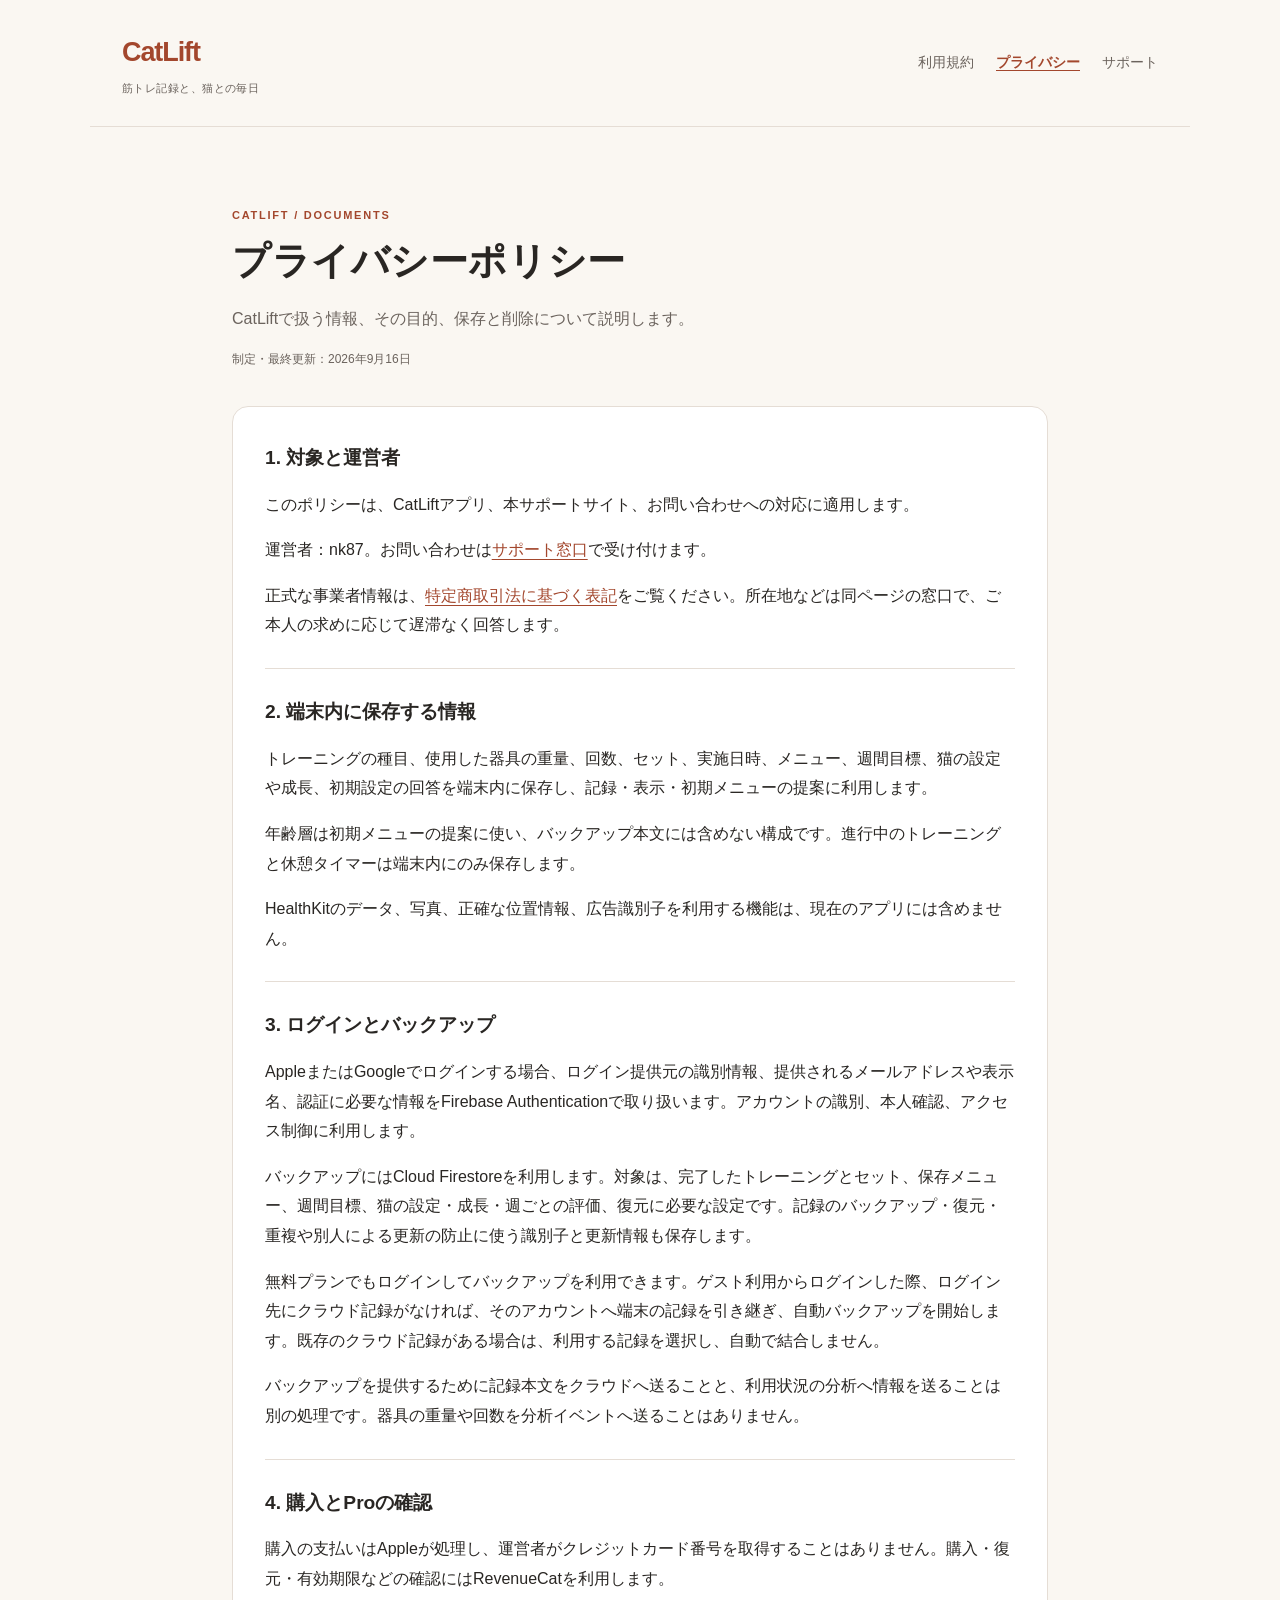
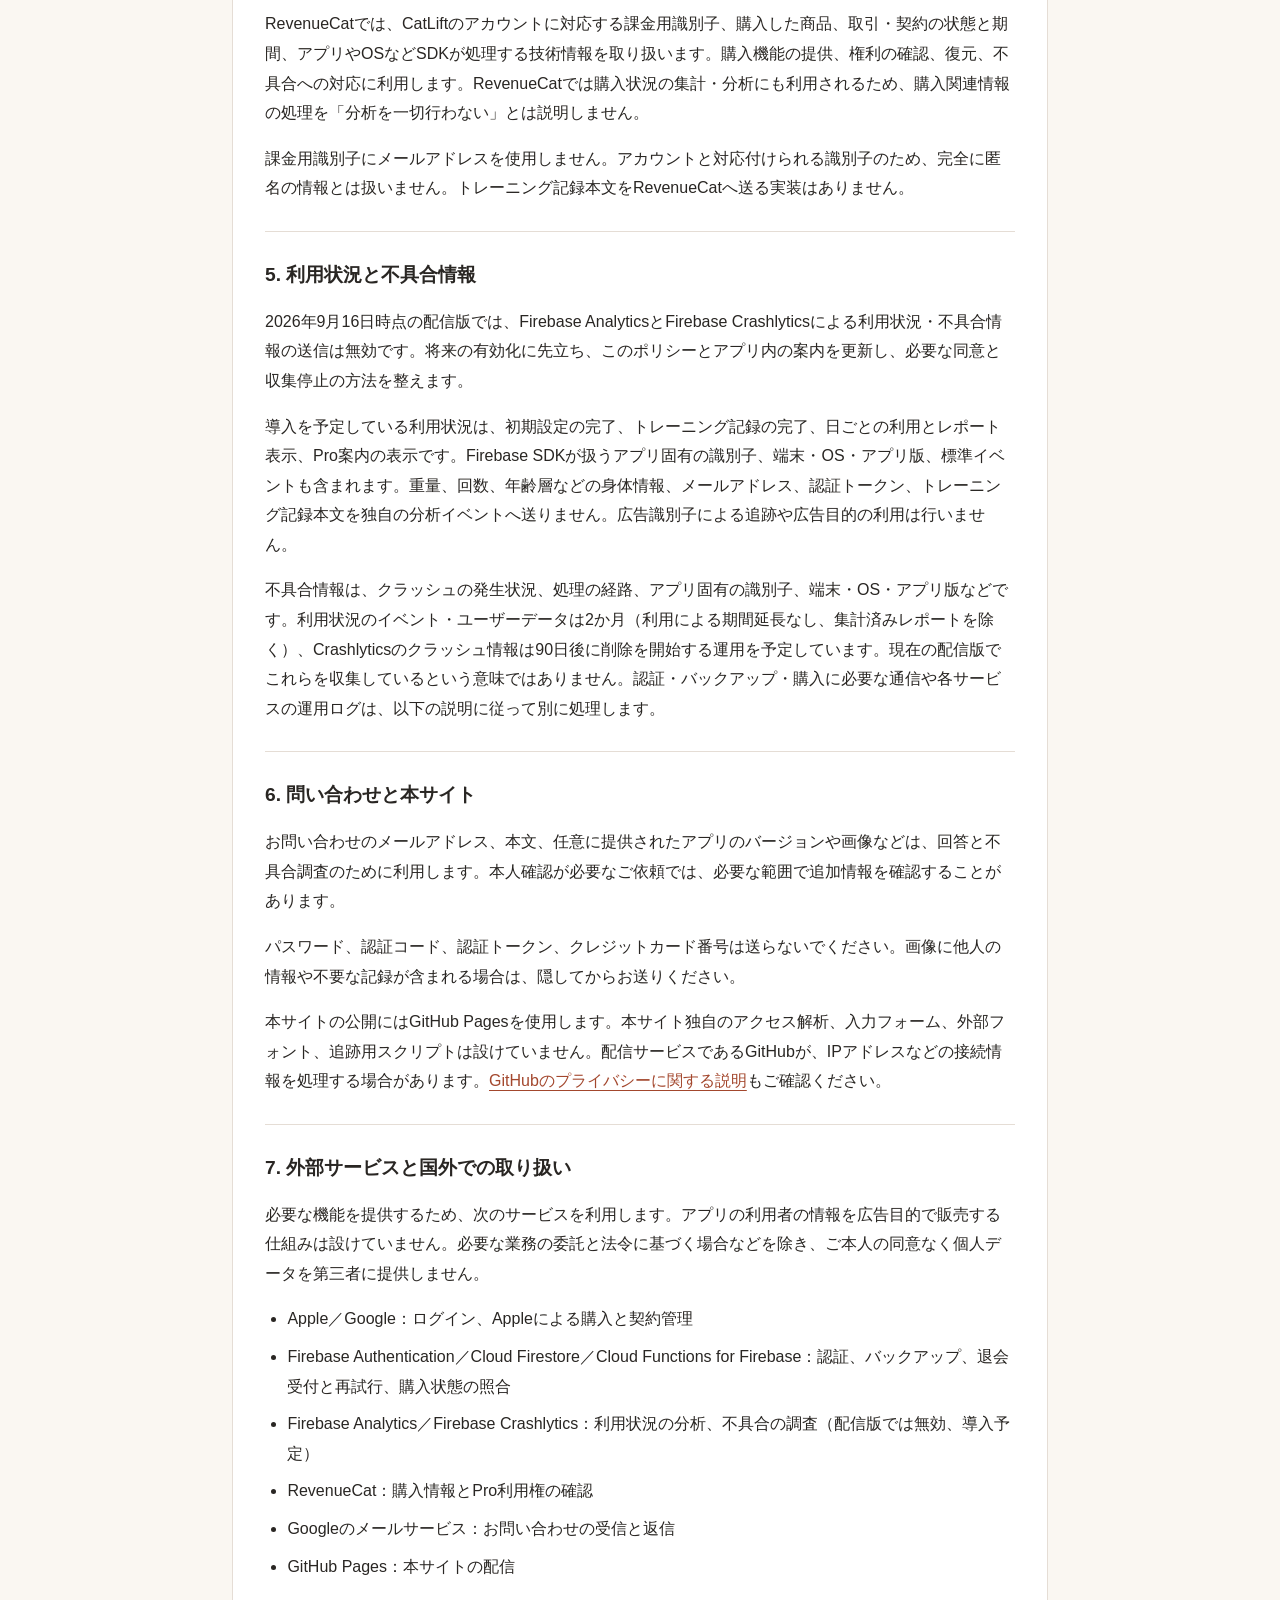
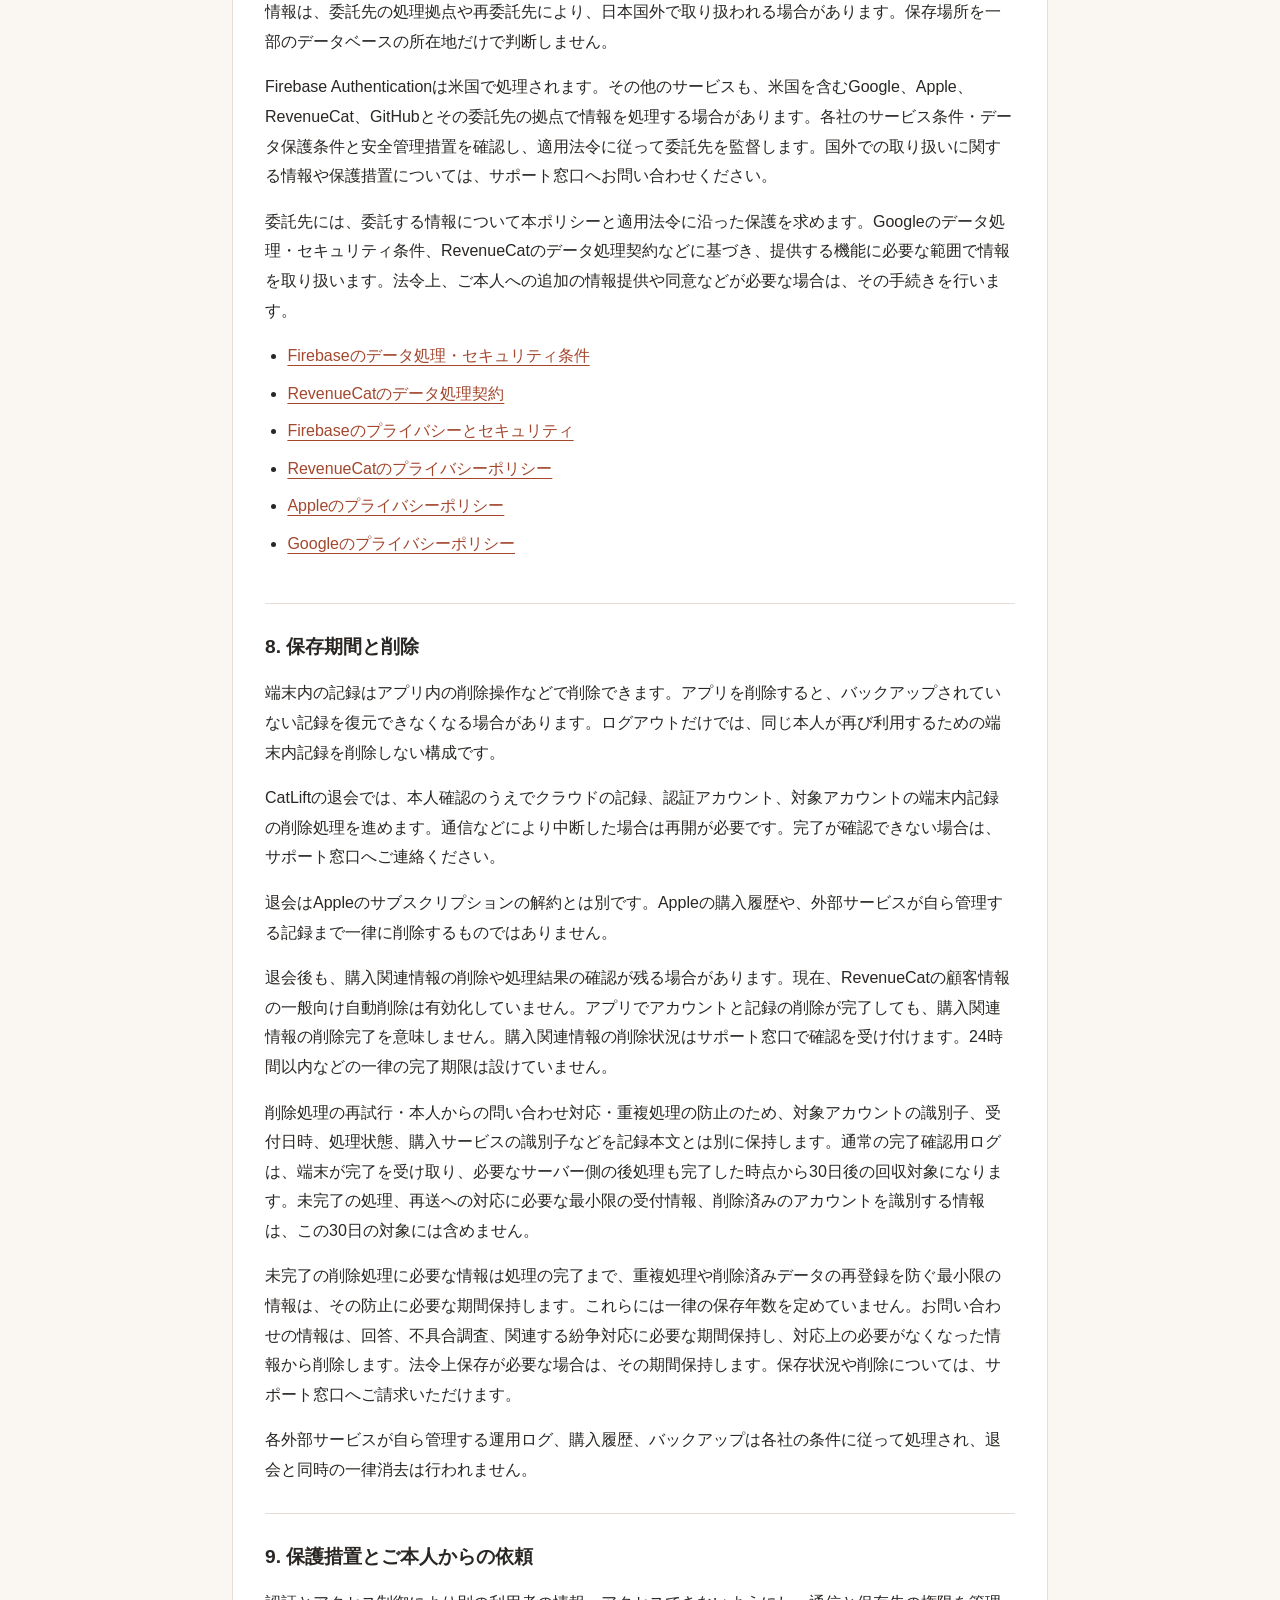
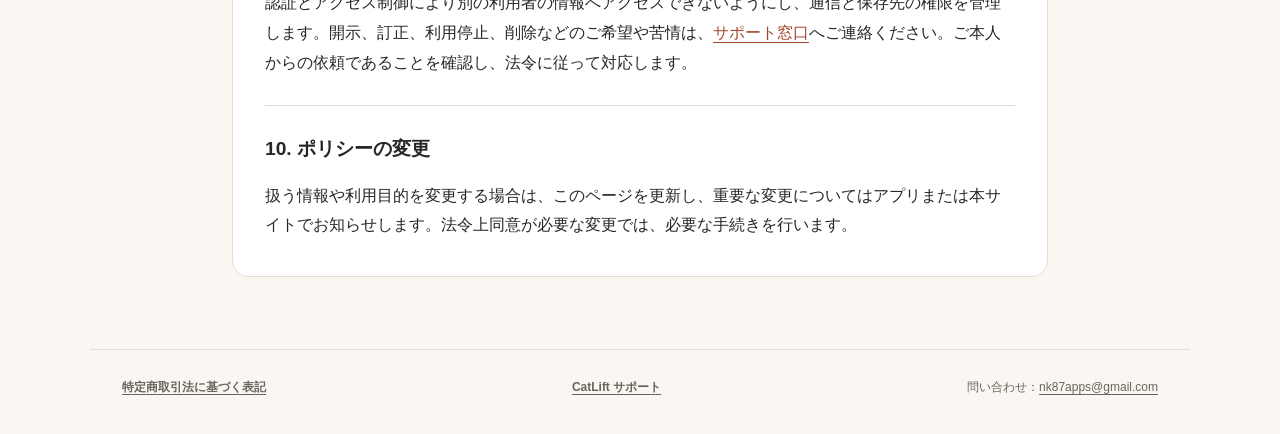
==== privacy/index.html @ 54563599 "docs: remove TestFlight notes from public legal pages" ====
<!doctype html>
<html lang="ja">
<head>
<meta charset="utf-8">
<meta name="viewport" content="width=device-width, initial-scale=1">
<meta name="robots" content="noindex, follow">
<meta name="description" content="CatLiftで扱う情報、その目的、保存と削除について説明します。">
<title>プライバシーポリシー | CatLift</title>
<link rel="stylesheet" href="../styles.css">
</head>
<body>
<a class="skip" href="#main">本文へ移動</a>
<header class="site-header"><a class="brand" href="../">CatLift<span>筋トレ記録と、猫との毎日</span></a><nav aria-label="文書"><a href="../terms/">利用規約</a><a href="../privacy/" aria-current="page">プライバシー</a><a href="../support/">サポート</a></nav></header>
<main id="main">
<div class="intro"><p class="eyebrow">CATLIFT / DOCUMENTS</p><h1>プライバシーポリシー</h1><p class="lead">CatLiftで扱う情報、その目的、保存と削除について説明します。</p><p class="meta">制定・最終更新：2026年9月16日</p></div>


<article>
<section><h2>1. 対象と運営者</h2><p>このポリシーは、CatLiftアプリ、本サポートサイト、お問い合わせへの対応に適用します。</p><p>運営者：nk87。お問い合わせは<a href="../support/">サポート窓口</a>で受け付けます。</p><p>正式な事業者情報は、<a href="../tokushoho/">特定商取引法に基づく表記</a>をご覧ください。所在地などは同ページの窓口で、ご本人の求めに応じて遅滞なく回答します。</p></section>
<section><h2>2. 端末内に保存する情報</h2><p>トレーニングの種目、使用した器具の重量、回数、セット、実施日時、メニュー、週間目標、猫の設定や成長、初期設定の回答を端末内に保存し、記録・表示・初期メニューの提案に利用します。</p><p>年齢層は初期メニューの提案に使い、バックアップ本文には含めない構成です。進行中のトレーニングと休憩タイマーは端末内にのみ保存します。</p><p>HealthKitのデータ、写真、正確な位置情報、広告識別子を利用する機能は、現在のアプリには含めません。</p></section>
<section><h2>3. ログインとバックアップ</h2><p>AppleまたはGoogleでログインする場合、ログイン提供元の識別情報、提供されるメールアドレスや表示名、認証に必要な情報をFirebase Authenticationで取り扱います。アカウントの識別、本人確認、アクセス制御に利用します。</p><p>バックアップにはCloud Firestoreを利用します。対象は、完了したトレーニングとセット、保存メニュー、週間目標、猫の設定・成長・週ごとの評価、復元に必要な設定です。記録のバックアップ・復元・重複や別人による更新の防止に使う識別子と更新情報も保存します。</p><p>無料プランでもログインしてバックアップを利用できます。ゲスト利用からログインした際、ログイン先にクラウド記録がなければ、そのアカウントへ端末の記録を引き継ぎ、自動バックアップを開始します。既存のクラウド記録がある場合は、利用する記録を選択し、自動で結合しません。</p><p>バックアップを提供するために記録本文をクラウドへ送ることと、利用状況の分析へ情報を送ることは別の処理です。器具の重量や回数を分析イベントへ送ることはありません。</p></section>
<section><h2>4. 購入とProの確認</h2><p>購入の支払いはAppleが処理し、運営者がクレジットカード番号を取得することはありません。購入・復元・有効期限などの確認にはRevenueCatを利用します。</p><p>RevenueCatでは、CatLiftのアカウントに対応する課金用識別子、購入した商品、取引・契約の状態と期間、アプリやOSなどSDKが処理する技術情報を取り扱います。購入機能の提供、権利の確認、復元、不具合への対応に利用します。RevenueCatでは購入状況の集計・分析にも利用されるため、購入関連情報の処理を「分析を一切行わない」とは説明しません。</p><p>課金用識別子にメールアドレスを使用しません。アカウントと対応付けられる識別子のため、完全に匿名の情報とは扱いません。トレーニング記録本文をRevenueCatへ送る実装はありません。</p></section>
<section><h2>5. 利用状況と不具合情報</h2><p>2026年9月16日時点の配信版では、Firebase AnalyticsとFirebase Crashlyticsによる利用状況・不具合情報の送信は無効です。将来の有効化に先立ち、このポリシーとアプリ内の案内を更新し、必要な同意と収集停止の方法を整えます。</p><p>導入を予定している利用状況は、初期設定の完了、トレーニング記録の完了、日ごとの利用とレポート表示、Pro案内の表示です。Firebase SDKが扱うアプリ固有の識別子、端末・OS・アプリ版、標準イベントも含まれます。重量、回数、年齢層などの身体情報、メールアドレス、認証トークン、トレーニング記録本文を独自の分析イベントへ送りません。広告識別子による追跡や広告目的の利用は行いません。</p><p>不具合情報は、クラッシュの発生状況、処理の経路、アプリ固有の識別子、端末・OS・アプリ版などです。利用状況のイベント・ユーザーデータは2か月（利用による期間延長なし、集計済みレポートを除く）、Crashlyticsのクラッシュ情報は90日後に削除を開始する運用を予定しています。現在の配信版でこれらを収集しているという意味ではありません。認証・バックアップ・購入に必要な通信や各サービスの運用ログは、以下の説明に従って別に処理します。</p></section>
<section><h2>6. 問い合わせと本サイト</h2><p>お問い合わせのメールアドレス、本文、任意に提供されたアプリのバージョンや画像などは、回答と不具合調査のために利用します。本人確認が必要なご依頼では、必要な範囲で追加情報を確認することがあります。</p><p>パスワード、認証コード、認証トークン、クレジットカード番号は送らないでください。画像に他人の情報や不要な記録が含まれる場合は、隠してからお送りください。</p><p>本サイトの公開にはGitHub Pagesを使用します。本サイト独自のアクセス解析、入力フォーム、外部フォント、追跡用スクリプトは設けていません。配信サービスであるGitHubが、IPアドレスなどの接続情報を処理する場合があります。<a href="https://docs.github.com/en/site-policy/privacy-policies/github-general-privacy-statement">GitHubのプライバシーに関する説明</a>もご確認ください。</p></section>
<section><h2>7. 外部サービスと国外での取り扱い</h2><p>必要な機能を提供するため、次のサービスを利用します。アプリの利用者の情報を広告目的で販売する仕組みは設けていません。必要な業務の委託と法令に基づく場合などを除き、ご本人の同意なく個人データを第三者に提供しません。</p><ul><li>Apple／Google：ログイン、Appleによる購入と契約管理</li><li>Firebase Authentication／Cloud Firestore／Cloud Functions for Firebase：認証、バックアップ、退会受付と再試行、購入状態の照合</li><li>Firebase Analytics／Firebase Crashlytics：利用状況の分析、不具合の調査（配信版では無効、導入予定）</li><li>RevenueCat：購入情報とPro利用権の確認</li><li>Googleのメールサービス：お問い合わせの受信と返信</li><li>GitHub Pages：本サイトの配信</li></ul><p>情報は、委託先の処理拠点や再委託先により、日本国外で取り扱われる場合があります。保存場所を一部のデータベースの所在地だけで判断しません。</p><p>Firebase Authenticationは米国で処理されます。その他のサービスも、米国を含むGoogle、Apple、RevenueCat、GitHubとその委託先の拠点で情報を処理する場合があります。各社のサービス条件・データ保護条件と安全管理措置を確認し、適用法令に従って委託先を監督します。国外での取り扱いに関する情報や保護措置については、サポート窓口へお問い合わせください。</p><p>委託先には、委託する情報について本ポリシーと適用法令に沿った保護を求めます。Googleのデータ処理・セキュリティ条件、RevenueCatのデータ処理契約などに基づき、提供する機能に必要な範囲で情報を取り扱います。法令上、ご本人への追加の情報提供や同意などが必要な場合は、その手続きを行います。</p><ul><li><a href="https://firebase.google.com/terms/data-processing-terms">Firebaseのデータ処理・セキュリティ条件</a></li><li><a href="https://www.revenuecat.com/dpa">RevenueCatのデータ処理契約</a></li><li><a href="https://firebase.google.com/support/privacy">Firebaseのプライバシーとセキュリティ</a></li><li><a href="https://www.revenuecat.com/privacy">RevenueCatのプライバシーポリシー</a></li><li><a href="https://www.apple.com/legal/privacy/">Appleのプライバシーポリシー</a></li><li><a href="https://policies.google.com/privacy">Googleのプライバシーポリシー</a></li></ul></section>
<section><h2>8. 保存期間と削除</h2><p>端末内の記録はアプリ内の削除操作などで削除できます。アプリを削除すると、バックアップされていない記録を復元できなくなる場合があります。ログアウトだけでは、同じ本人が再び利用するための端末内記録を削除しない構成です。</p><p>CatLiftの退会では、本人確認のうえでクラウドの記録、認証アカウント、対象アカウントの端末内記録の削除処理を進めます。通信などにより中断した場合は再開が必要です。完了が確認できない場合は、サポート窓口へご連絡ください。</p><p>退会はAppleのサブスクリプションの解約とは別です。Appleの購入履歴や、外部サービスが自ら管理する記録まで一律に削除するものではありません。</p><p>退会後も、購入関連情報の削除や処理結果の確認が残る場合があります。現在、RevenueCatの顧客情報の一般向け自動削除は有効化していません。アプリでアカウントと記録の削除が完了しても、購入関連情報の削除完了を意味しません。購入関連情報の削除状況はサポート窓口で確認を受け付けます。24時間以内などの一律の完了期限は設けていません。</p><p>削除処理の再試行・本人からの問い合わせ対応・重複処理の防止のため、対象アカウントの識別子、受付日時、処理状態、購入サービスの識別子などを記録本文とは別に保持します。通常の完了確認用ログは、端末が完了を受け取り、必要なサーバー側の後処理も完了した時点から30日後の回収対象になります。未完了の処理、再送への対応に必要な最小限の受付情報、削除済みのアカウントを識別する情報は、この30日の対象には含めません。</p><p>未完了の削除処理に必要な情報は処理の完了まで、重複処理や削除済みデータの再登録を防ぐ最小限の情報は、その防止に必要な期間保持します。これらには一律の保存年数を定めていません。お問い合わせの情報は、回答、不具合調査、関連する紛争対応に必要な期間保持し、対応上の必要がなくなった情報から削除します。法令上保存が必要な場合は、その期間保持します。保存状況や削除については、サポート窓口へご請求いただけます。</p><p>各外部サービスが自ら管理する運用ログ、購入履歴、バックアップは各社の条件に従って処理され、退会と同時の一律消去は行われません。</p></section>
<section><h2>9. 保護措置とご本人からの依頼</h2><p>認証とアクセス制御により別の利用者の情報へアクセスできないようにし、通信と保存先の権限を管理します。開示、訂正、利用停止、削除などのご希望や苦情は、<a href="../support/">サポート窓口</a>へご連絡ください。ご本人からの依頼であることを確認し、法令に従って対応します。</p></section>
<section><h2>10. ポリシーの変更</h2><p>扱う情報や利用目的を変更する場合は、このページを更新し、重要な変更についてはアプリまたは本サイトでお知らせします。法令上同意が必要な変更では、必要な手続きを行います。</p></section>
</article>
</main>
<footer><a href="../tokushoho/">特定商取引法に基づく表記</a><a href="../">CatLift サポート</a><span>問い合わせ：<a href="mailto:nk87apps@gmail.com">nk87apps@gmail.com</a></span></footer>
</body>
</html>
---- styles.css ----
:root{color-scheme:light;--ink:#292623;--muted:#6b635d;--accent:#a3472d;--line:#e5ddd5;--paper:#fff;--back:#faf7f2}*{box-sizing:border-box}html{font-size:16px;scroll-behavior:auto}body{margin:0;background:var(--back);color:var(--ink);font-family:-apple-system,BlinkMacSystemFont,"Hiragino Sans","Yu Gothic",Meiryo,sans-serif;line-height:1.85;overflow-wrap:anywhere}a{color:var(--accent);text-underline-offset:.22em}a:hover{text-decoration-thickness:2px}a:focus-visible{outline:3px solid var(--accent);outline-offset:5px;border-radius:3px}.skip{position:absolute;top:-100px;background:var(--paper);padding:12px;z-index:5}.skip:focus{top:8px;left:8px}.site-header{max-width:1100px;margin:auto;padding:28px 32px;display:flex;justify-content:space-between;align-items:center;gap:24px;border-bottom:1px solid var(--line)}.brand{font-size:27px;font-weight:800;letter-spacing:-.04em;text-decoration:none;color:var(--accent)}.brand span{display:block;font-size:11px;font-weight:500;letter-spacing:.04em;color:var(--muted)}nav{display:flex;gap:8px 22px;flex-wrap:wrap}nav a{font-size:14px;min-height:44px;display:inline-flex;align-items:center;color:var(--muted);text-decoration:none}nav a[aria-current]{color:var(--accent);text-decoration:underline;font-weight:700}main{max-width:880px;margin:auto;padding:36px 32px 72px}.draft{border:1px solid #dcb784;background:#fff5de;border-radius:12px;padding:14px 20px;color:#634612;font-size:13px}.draft p{margin:4px 0 0}.intro{margin:42px 0 36px}.eyebrow{font-size:11px;font-weight:700;letter-spacing:.16em;color:var(--accent);margin:0 0 8px}h1{font-size:clamp(1.65rem,4vw,2.35rem);line-height:1.45;letter-spacing:.015em;margin:0 0 16px}h2{font-size:1.2rem;line-height:1.6;margin:0 0 16px}p{margin:0 0 16px}.lead{color:var(--muted);margin:0 0 14px}.meta{display:flex;flex-wrap:wrap;gap:4px 20px;font-size:12px;color:var(--muted)}article{background:var(--paper);border:1px solid var(--line);border-radius:16px;padding:8px 32px}section{padding:28px 0;border-bottom:1px solid var(--line)}section:last-child{border-bottom:none}section p:last-child{margin-bottom:0}ul{padding-left:1.4em}li{margin:8px 0}[data-pending]:not(.draft){background:#fff5de;border-left:3px solid #cda866;padding:10px 14px;color:#634612}.meta [data-pending]{padding:0 6px;border-left:0}.cards{display:grid;grid-template-columns:repeat(3,minmax(0,1fr));gap:16px;margin-bottom:24px}.card{padding:24px;border:1px solid var(--line);background:var(--paper);border-radius:14px;color:var(--ink);text-decoration:none;display:flex;flex-direction:column}.card h2{font-size:1.08rem;margin:12px 0}.card p{font-size:14px;color:var(--muted)}.card-number{font-size:12px;font-weight:700;color:var(--accent)}.more{font-size:13px;color:var(--accent);margin-top:auto}.card:hover{border-color:var(--accent)}.contact{display:inline-flex;align-items:center;min-height:44px;font-weight:700;margin:0 0 16px}footer{max-width:1100px;margin:auto;border-top:1px solid var(--line);padding:26px 32px 36px;display:flex;justify-content:space-between;flex-wrap:wrap;gap:10px;font-size:12px;color:var(--muted)}footer a{color:inherit}footer>a{font-weight:700}@media(max-width:700px){.site-header{padding:20px;align-items:flex-start;flex-direction:column;gap:12px}nav{gap:4px 20px}main{padding:24px 20px 48px}.intro{margin:30px 0}.cards{grid-template-columns:1fr}.card{padding:22px}.card h2{margin-top:8px}article{padding:0 20px}.draft{padding:12px 16px}footer{padding:22px 20px;flex-direction:column}section{padding:24px 0}}@media print{body{background:white;color:black}.site-header nav,.skip{display:none}main{max-width:none;padding:0}.draft{break-inside:avoid}article{border:0;padding:0}h2{break-after:avoid}footer{padding:10px 0}}

.legal-details { margin: 0; }
.legal-details > div { padding: 18px 0; border-bottom: 1px solid var(--line, #e4ddd3); }
.legal-details dt { font-weight: 700; margin-bottom: 8px; }
.legal-details dd { margin: 0; line-height: 1.9; overflow-wrap: anywhere; }
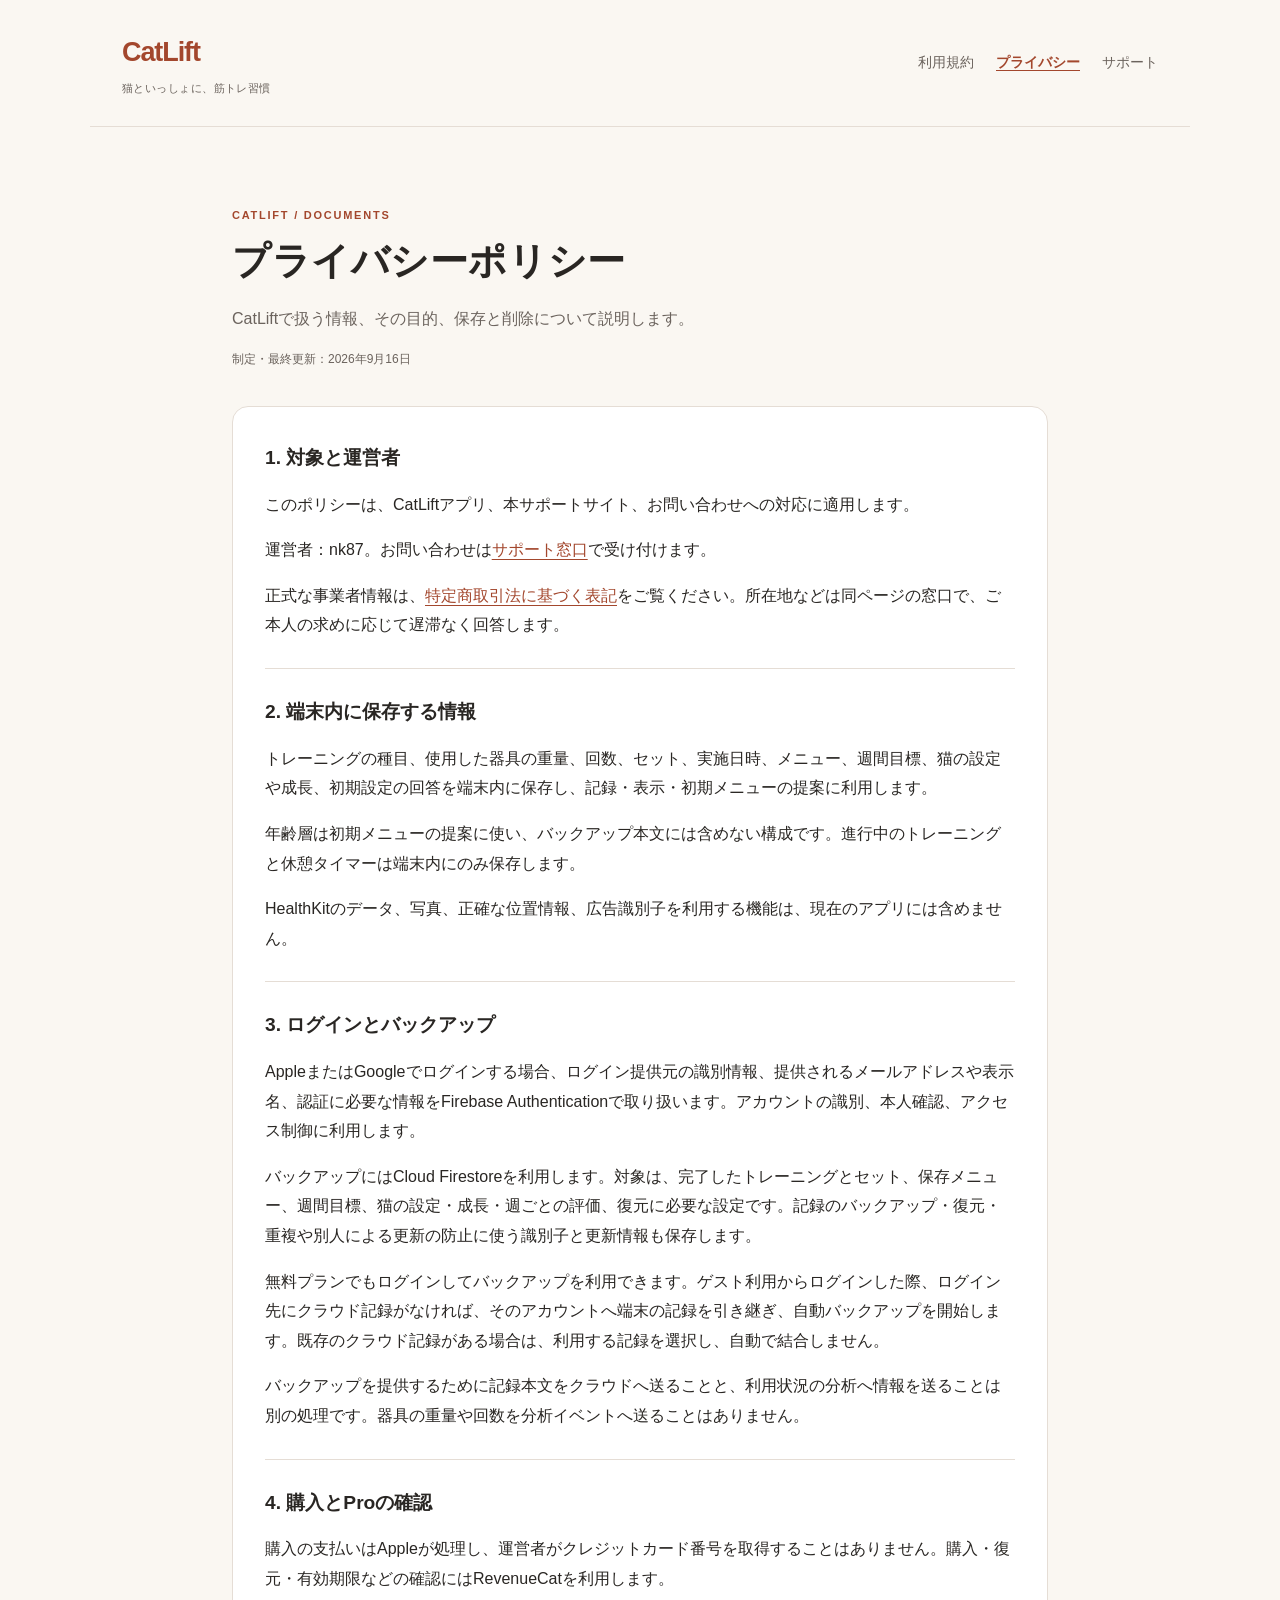
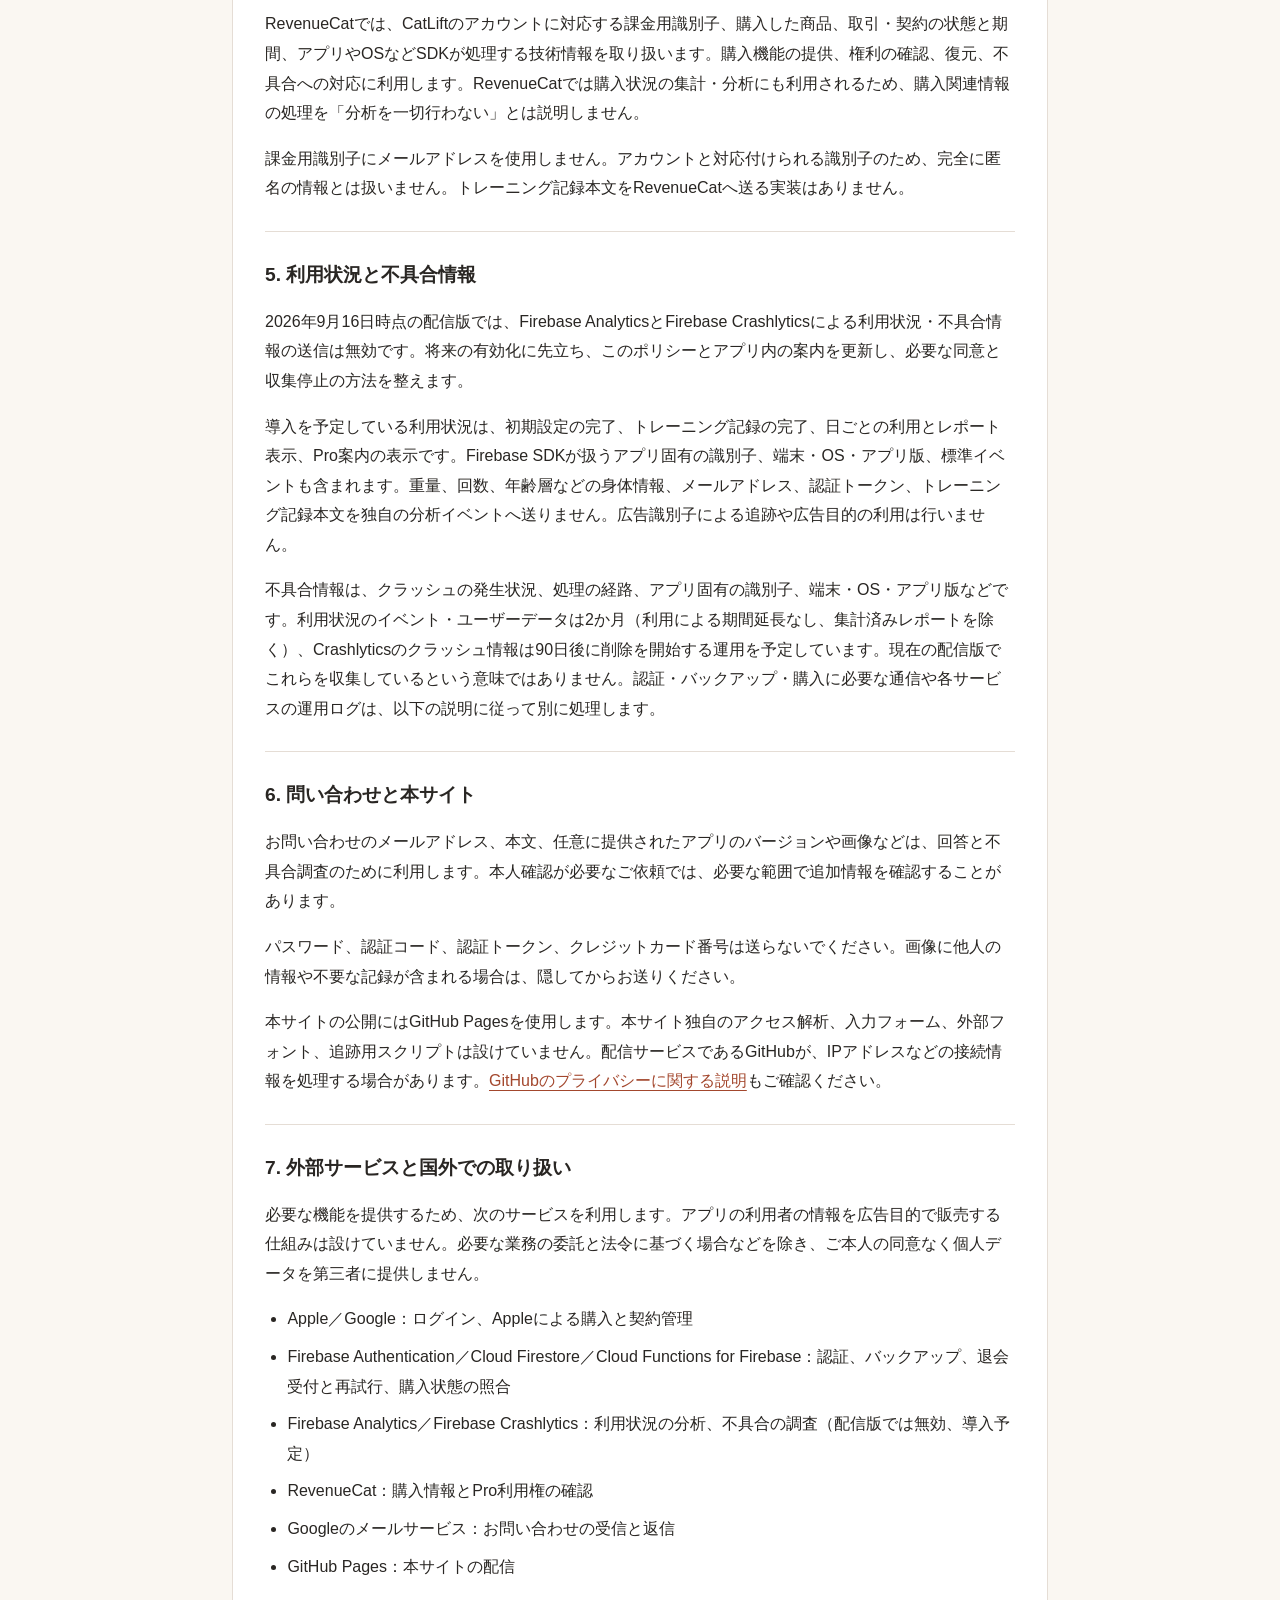
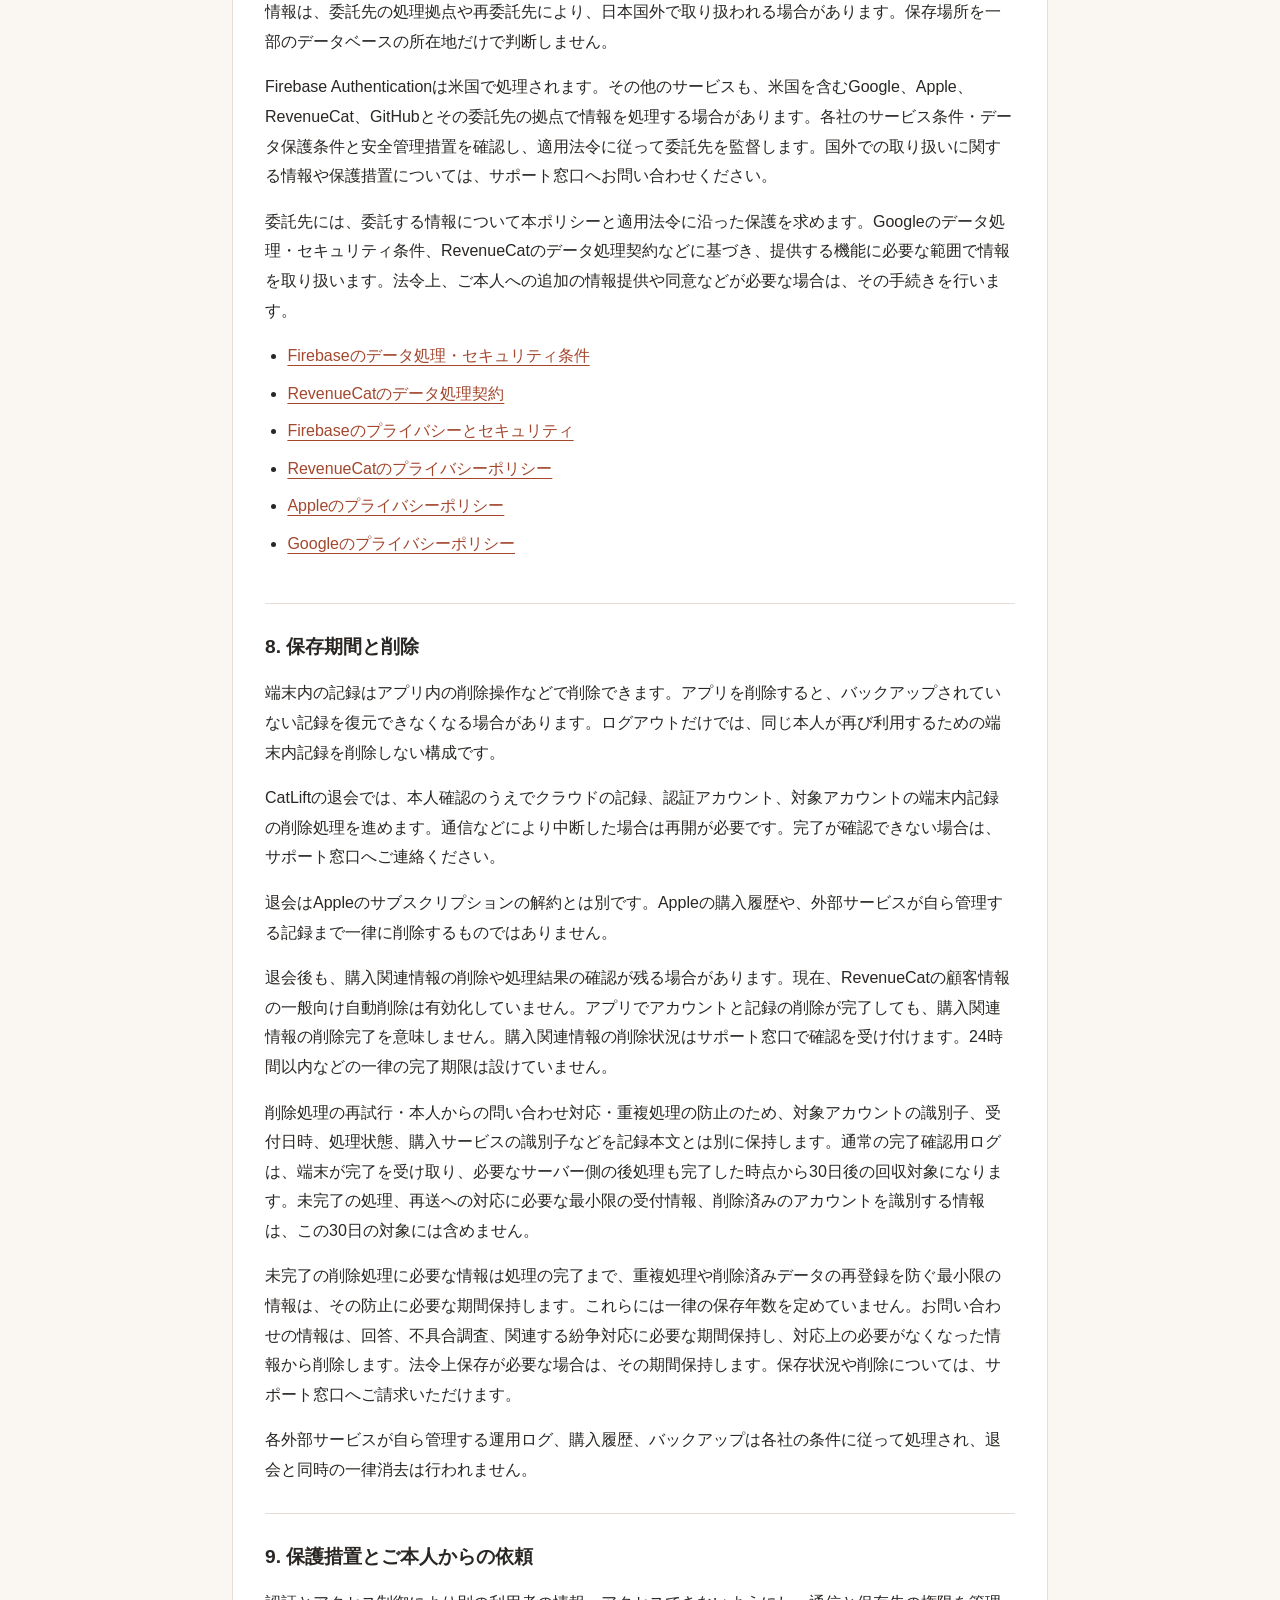
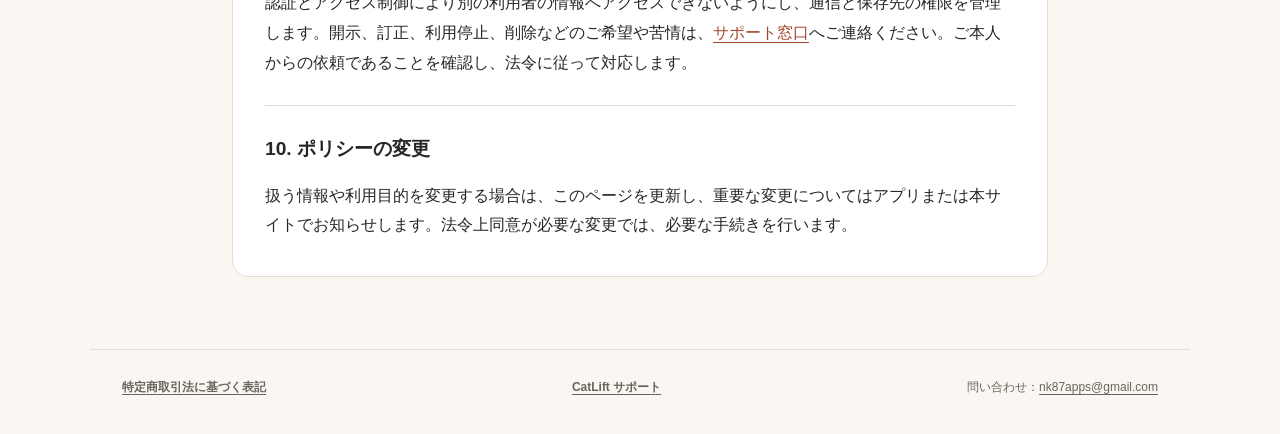
==== commit 6ebde5a2: "docs: align support site tagline with login screen" ====
--- a/privacy/index.html
+++ b/privacy/index.html
@@ -10,7 +10,7 @@
 </head>
 <body>
 <a class="skip" href="#main">本文へ移動</a>
-<header class="site-header"><a class="brand" href="../">CatLift<span>筋トレ記録と、猫との毎日</span></a><nav aria-label="文書"><a href="../terms/">利用規約</a><a href="../privacy/" aria-current="page">プライバシー</a><a href="../support/">サポート</a></nav></header>
+<header class="site-header"><a class="brand" href="../">CatLift<span>猫といっしょに、筋トレ習慣</span></a><nav aria-label="文書"><a href="../terms/">利用規約</a><a href="../privacy/" aria-current="page">プライバシー</a><a href="../support/">サポート</a></nav></header>
 <main id="main">
 <div class="intro"><p class="eyebrow">CATLIFT / DOCUMENTS</p><h1>プライバシーポリシー</h1><p class="lead">CatLiftで扱う情報、その目的、保存と削除について説明します。</p><p class="meta">制定・最終更新：2026年9月16日</p></div>
 
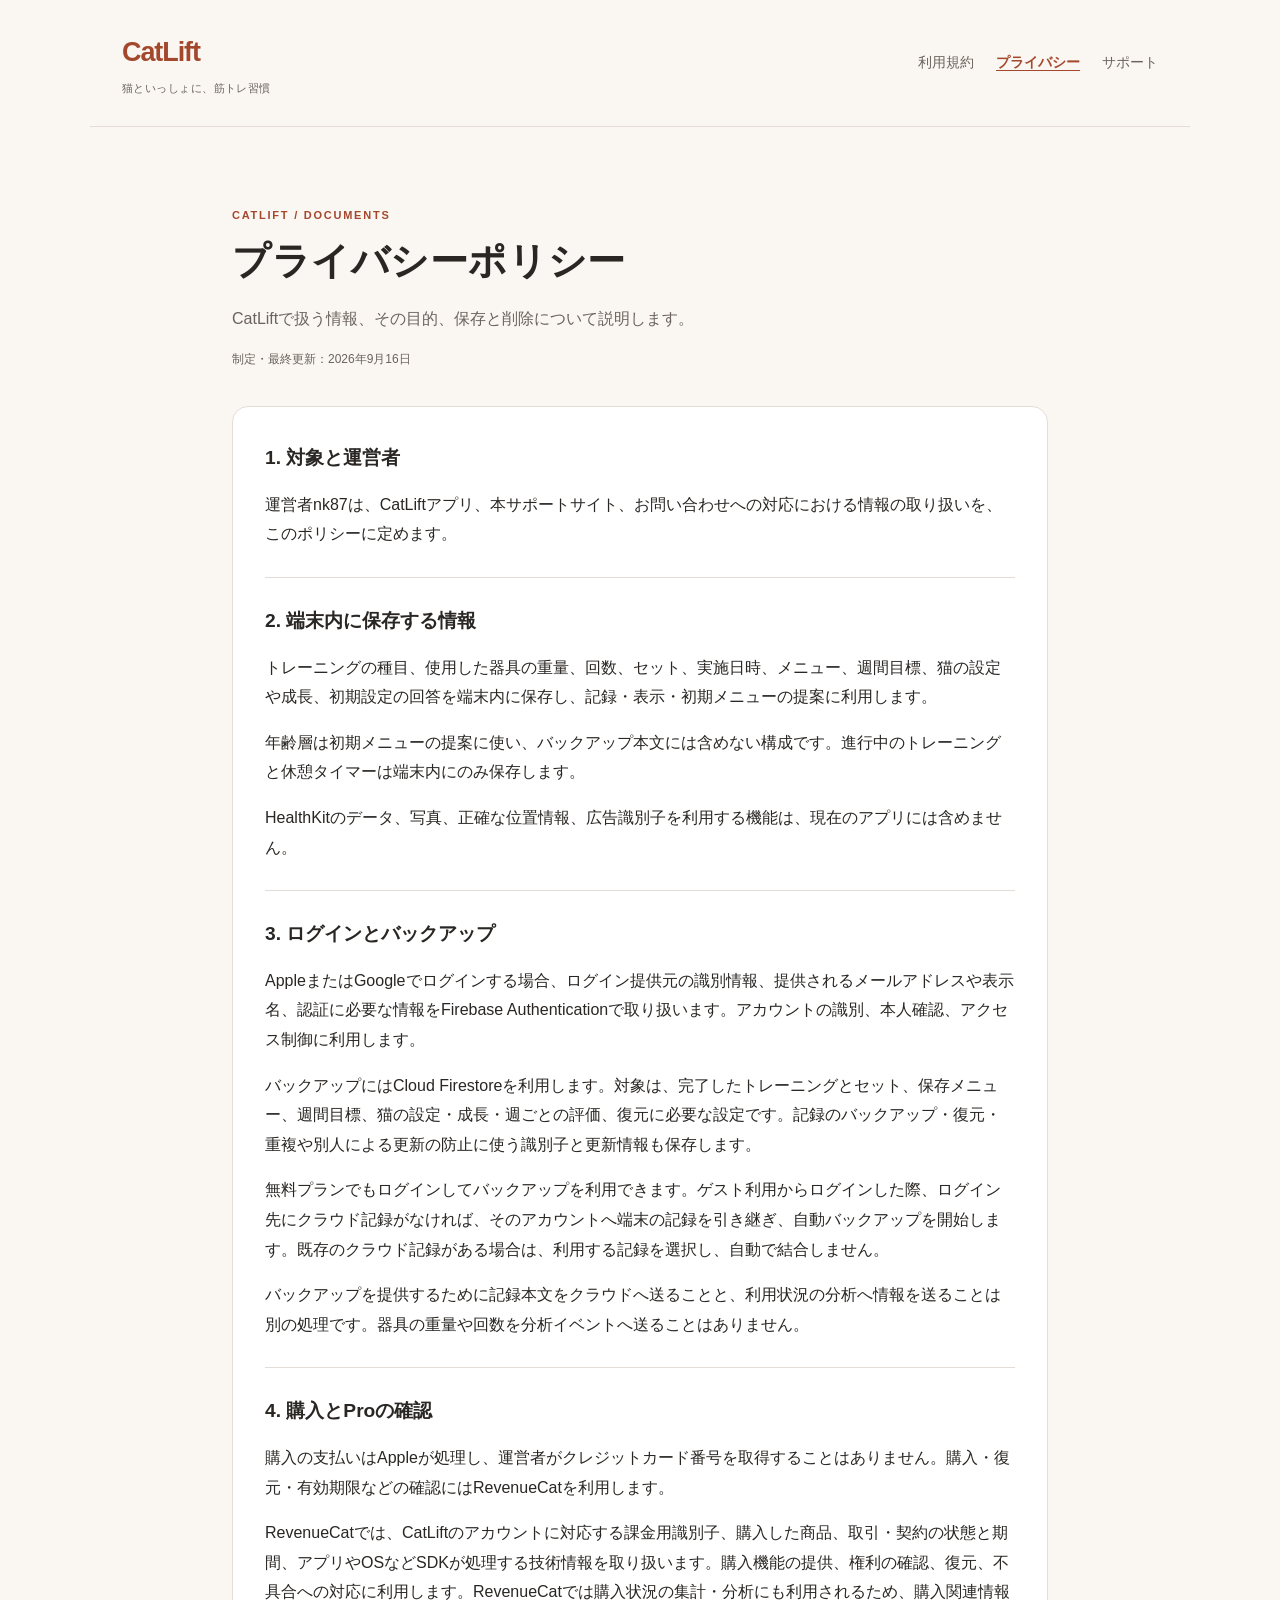
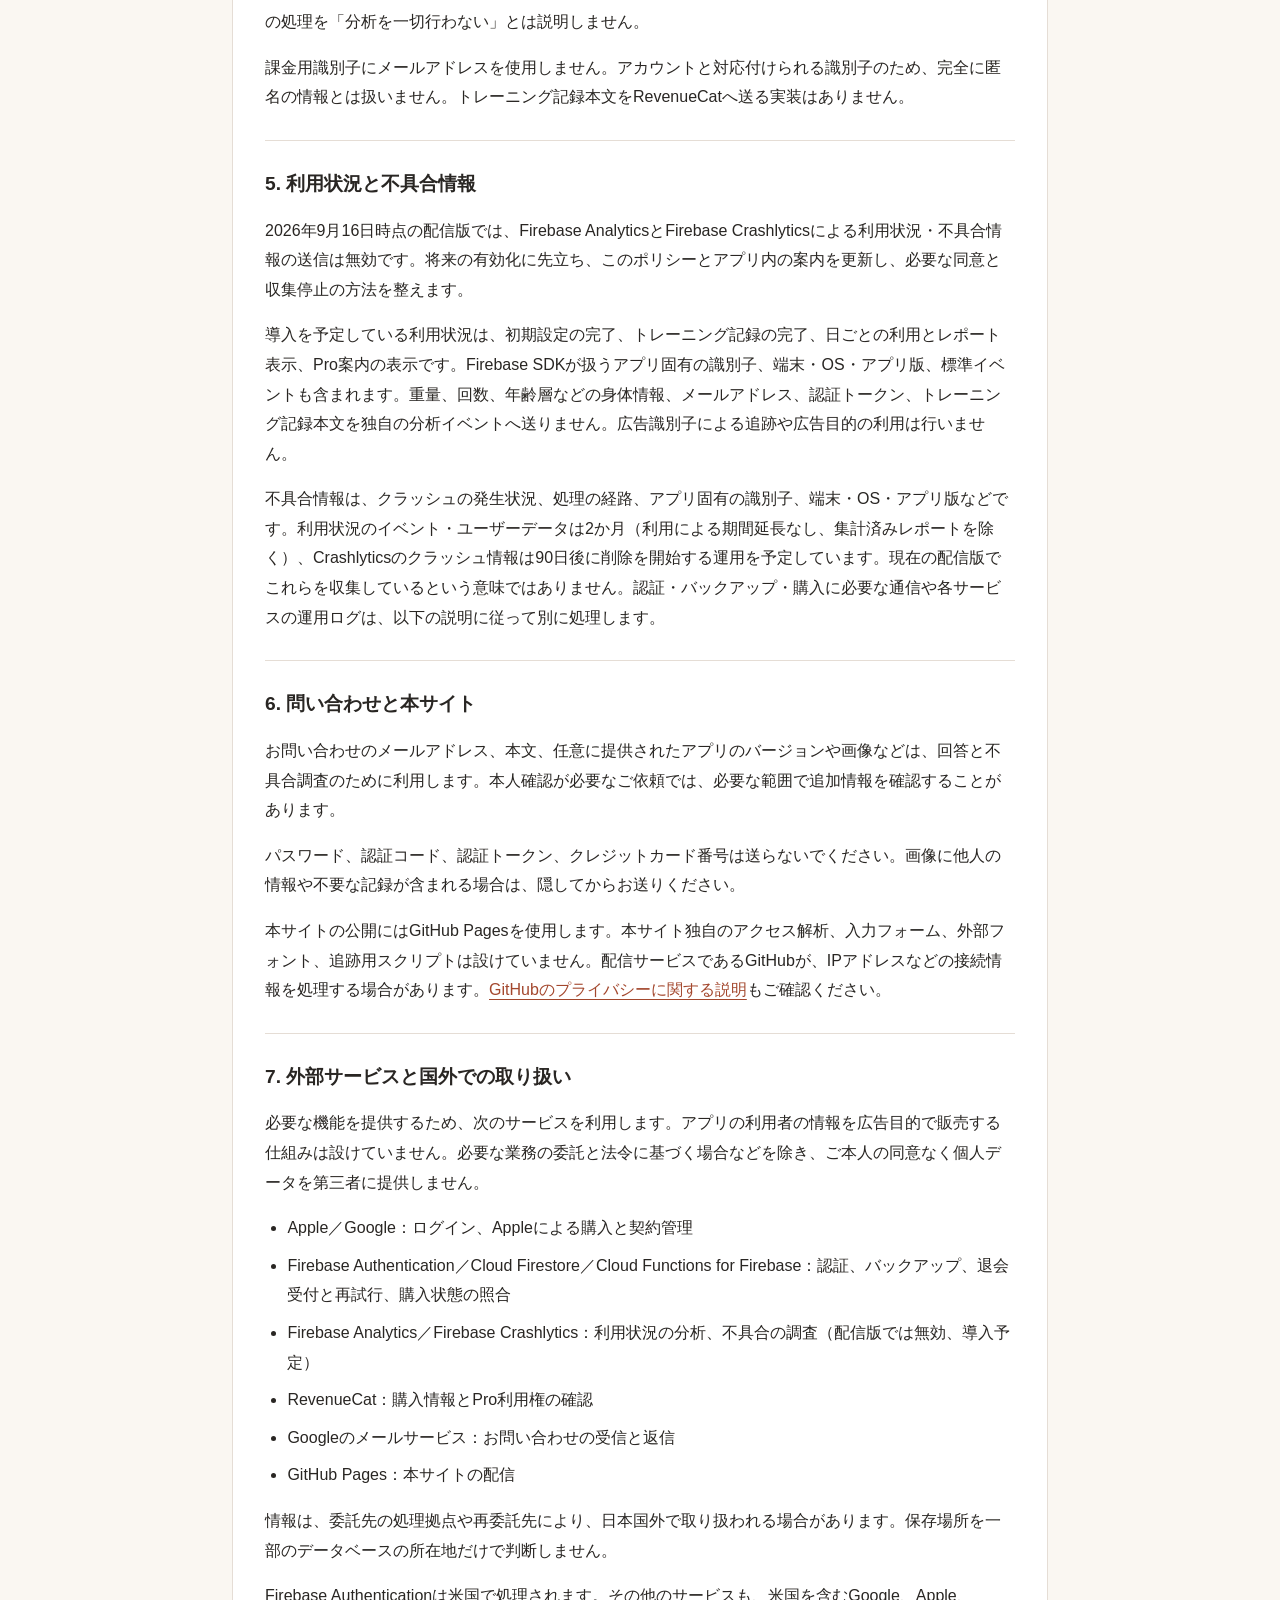
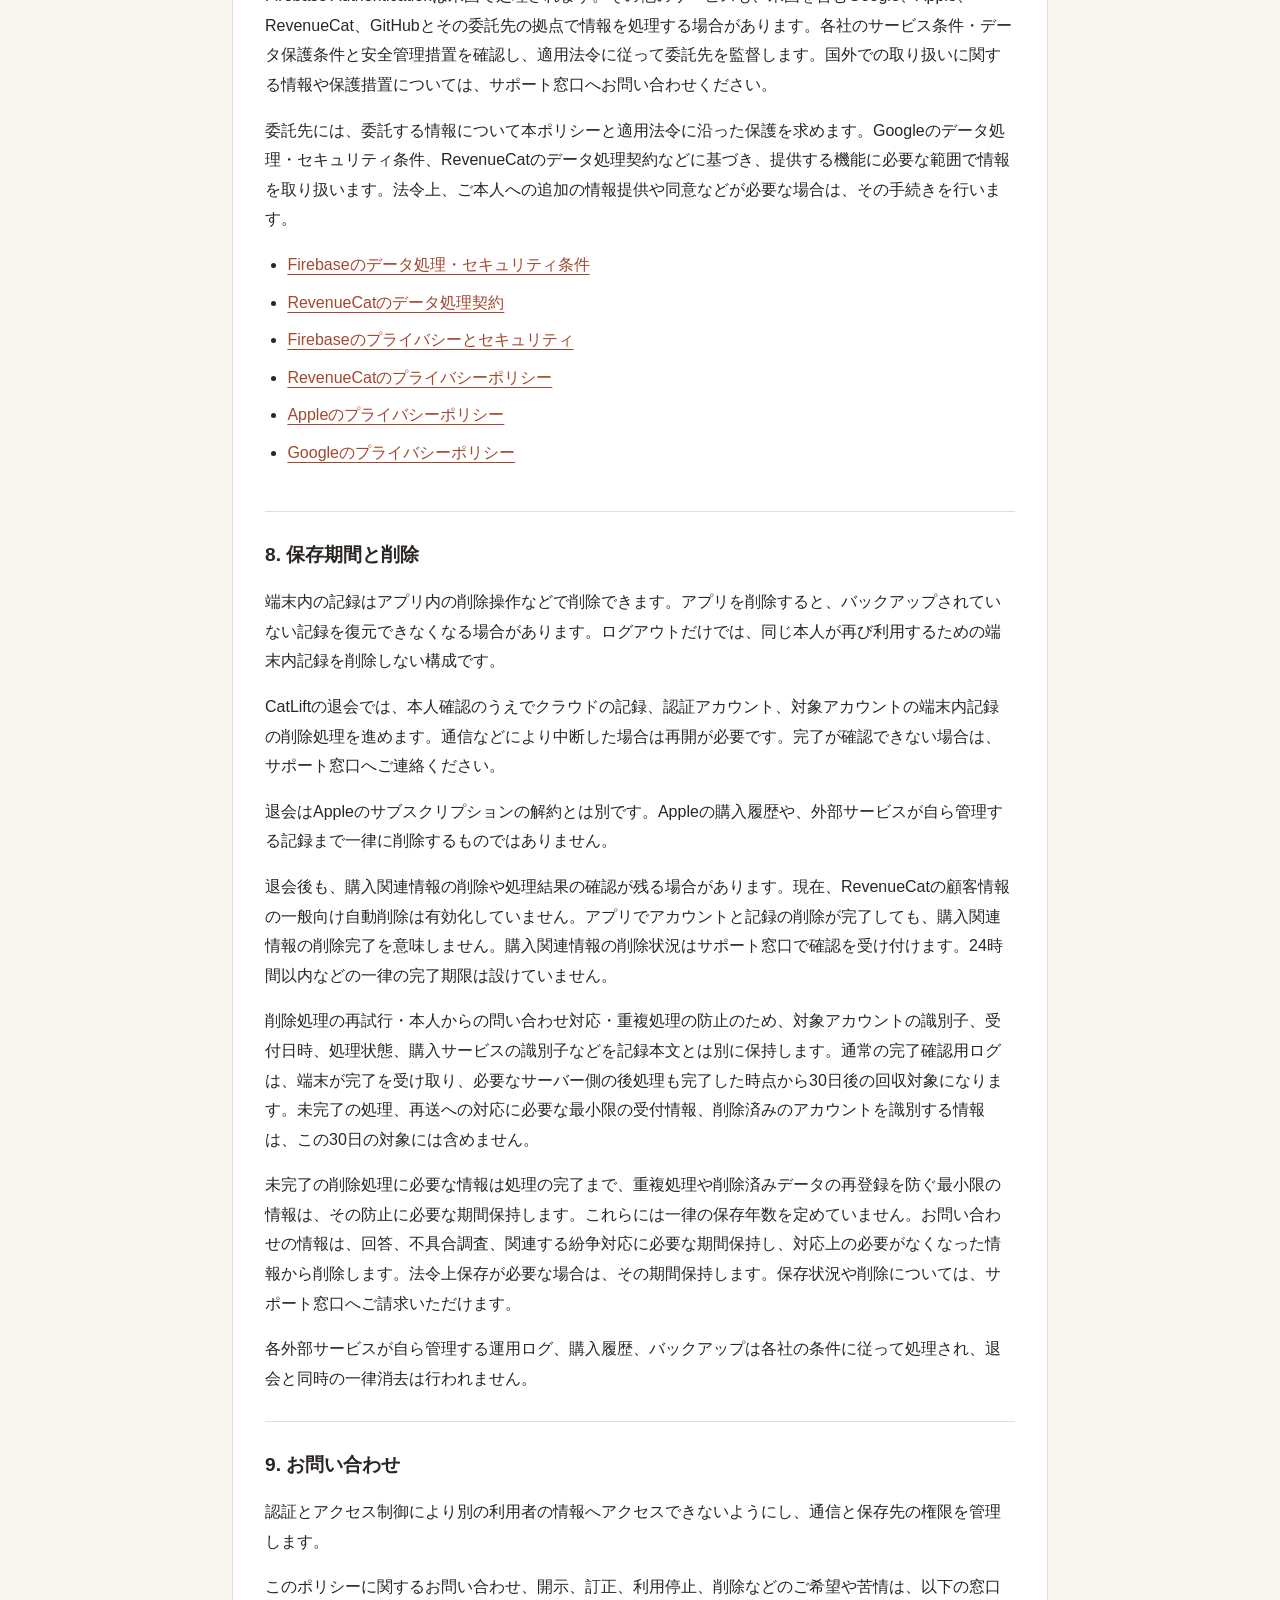
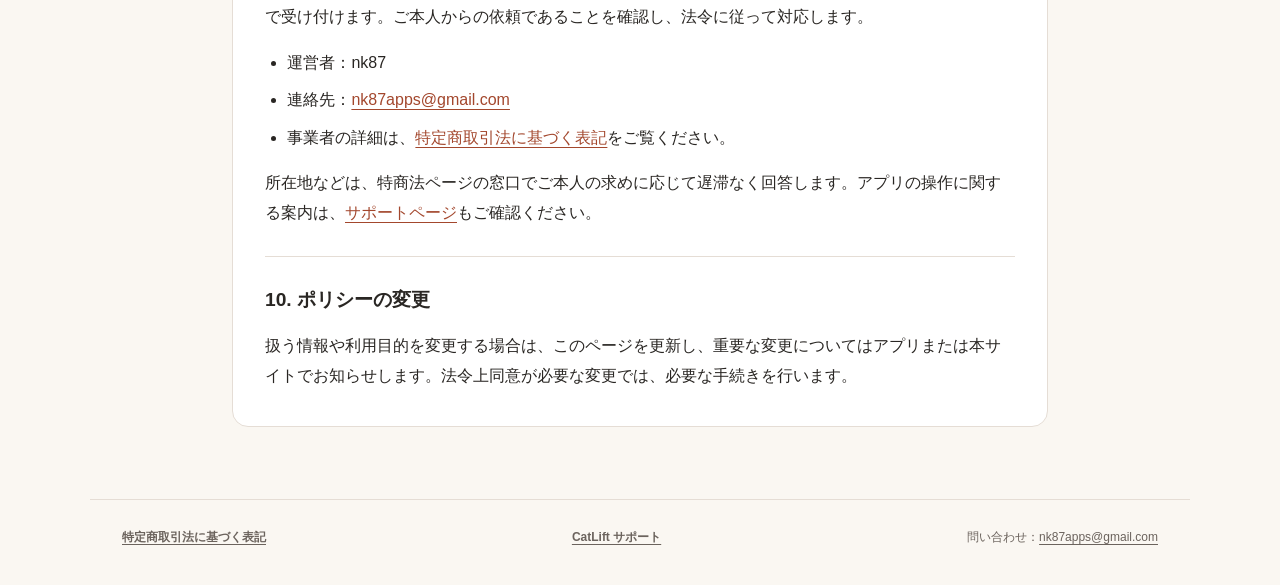
==== commit 030acadf: "docs: align operator information placement with Hanakarte" ====
--- a/privacy/index.html
+++ b/privacy/index.html
@@ -16,7 +16,8 @@
 
 
 <article>
-<section><h2>1. 対象と運営者</h2><p>このポリシーは、CatLiftアプリ、本サポートサイト、お問い合わせへの対応に適用します。</p><p>運営者：nk87。お問い合わせは<a href="../support/">サポート窓口</a>で受け付けます。</p><p>正式な事業者情報は、<a href="../tokushoho/">特定商取引法に基づく表記</a>をご覧ください。所在地などは同ページの窓口で、ご本人の求めに応じて遅滞なく回答します。</p></section>
+<section><h2>1. 対象と運営者</h2>
+<p>運営者nk87は、CatLiftアプリ、本サポートサイト、お問い合わせへの対応における情報の取り扱いを、このポリシーに定めます。</p></section>
 <section><h2>2. 端末内に保存する情報</h2><p>トレーニングの種目、使用した器具の重量、回数、セット、実施日時、メニュー、週間目標、猫の設定や成長、初期設定の回答を端末内に保存し、記録・表示・初期メニューの提案に利用します。</p><p>年齢層は初期メニューの提案に使い、バックアップ本文には含めない構成です。進行中のトレーニングと休憩タイマーは端末内にのみ保存します。</p><p>HealthKitのデータ、写真、正確な位置情報、広告識別子を利用する機能は、現在のアプリには含めません。</p></section>
 <section><h2>3. ログインとバックアップ</h2><p>AppleまたはGoogleでログインする場合、ログイン提供元の識別情報、提供されるメールアドレスや表示名、認証に必要な情報をFirebase Authenticationで取り扱います。アカウントの識別、本人確認、アクセス制御に利用します。</p><p>バックアップにはCloud Firestoreを利用します。対象は、完了したトレーニングとセット、保存メニュー、週間目標、猫の設定・成長・週ごとの評価、復元に必要な設定です。記録のバックアップ・復元・重複や別人による更新の防止に使う識別子と更新情報も保存します。</p><p>無料プランでもログインしてバックアップを利用できます。ゲスト利用からログインした際、ログイン先にクラウド記録がなければ、そのアカウントへ端末の記録を引き継ぎ、自動バックアップを開始します。既存のクラウド記録がある場合は、利用する記録を選択し、自動で結合しません。</p><p>バックアップを提供するために記録本文をクラウドへ送ることと、利用状況の分析へ情報を送ることは別の処理です。器具の重量や回数を分析イベントへ送ることはありません。</p></section>
 <section><h2>4. 購入とProの確認</h2><p>購入の支払いはAppleが処理し、運営者がクレジットカード番号を取得することはありません。購入・復元・有効期限などの確認にはRevenueCatを利用します。</p><p>RevenueCatでは、CatLiftのアカウントに対応する課金用識別子、購入した商品、取引・契約の状態と期間、アプリやOSなどSDKが処理する技術情報を取り扱います。購入機能の提供、権利の確認、復元、不具合への対応に利用します。RevenueCatでは購入状況の集計・分析にも利用されるため、購入関連情報の処理を「分析を一切行わない」とは説明しません。</p><p>課金用識別子にメールアドレスを使用しません。アカウントと対応付けられる識別子のため、完全に匿名の情報とは扱いません。トレーニング記録本文をRevenueCatへ送る実装はありません。</p></section>
@@ -24,7 +25,15 @@
 <section><h2>6. 問い合わせと本サイト</h2><p>お問い合わせのメールアドレス、本文、任意に提供されたアプリのバージョンや画像などは、回答と不具合調査のために利用します。本人確認が必要なご依頼では、必要な範囲で追加情報を確認することがあります。</p><p>パスワード、認証コード、認証トークン、クレジットカード番号は送らないでください。画像に他人の情報や不要な記録が含まれる場合は、隠してからお送りください。</p><p>本サイトの公開にはGitHub Pagesを使用します。本サイト独自のアクセス解析、入力フォーム、外部フォント、追跡用スクリプトは設けていません。配信サービスであるGitHubが、IPアドレスなどの接続情報を処理する場合があります。<a href="https://docs.github.com/en/site-policy/privacy-policies/github-general-privacy-statement">GitHubのプライバシーに関する説明</a>もご確認ください。</p></section>
 <section><h2>7. 外部サービスと国外での取り扱い</h2><p>必要な機能を提供するため、次のサービスを利用します。アプリの利用者の情報を広告目的で販売する仕組みは設けていません。必要な業務の委託と法令に基づく場合などを除き、ご本人の同意なく個人データを第三者に提供しません。</p><ul><li>Apple／Google：ログイン、Appleによる購入と契約管理</li><li>Firebase Authentication／Cloud Firestore／Cloud Functions for Firebase：認証、バックアップ、退会受付と再試行、購入状態の照合</li><li>Firebase Analytics／Firebase Crashlytics：利用状況の分析、不具合の調査（配信版では無効、導入予定）</li><li>RevenueCat：購入情報とPro利用権の確認</li><li>Googleのメールサービス：お問い合わせの受信と返信</li><li>GitHub Pages：本サイトの配信</li></ul><p>情報は、委託先の処理拠点や再委託先により、日本国外で取り扱われる場合があります。保存場所を一部のデータベースの所在地だけで判断しません。</p><p>Firebase Authenticationは米国で処理されます。その他のサービスも、米国を含むGoogle、Apple、RevenueCat、GitHubとその委託先の拠点で情報を処理する場合があります。各社のサービス条件・データ保護条件と安全管理措置を確認し、適用法令に従って委託先を監督します。国外での取り扱いに関する情報や保護措置については、サポート窓口へお問い合わせください。</p><p>委託先には、委託する情報について本ポリシーと適用法令に沿った保護を求めます。Googleのデータ処理・セキュリティ条件、RevenueCatのデータ処理契約などに基づき、提供する機能に必要な範囲で情報を取り扱います。法令上、ご本人への追加の情報提供や同意などが必要な場合は、その手続きを行います。</p><ul><li><a href="https://firebase.google.com/terms/data-processing-terms">Firebaseのデータ処理・セキュリティ条件</a></li><li><a href="https://www.revenuecat.com/dpa">RevenueCatのデータ処理契約</a></li><li><a href="https://firebase.google.com/support/privacy">Firebaseのプライバシーとセキュリティ</a></li><li><a href="https://www.revenuecat.com/privacy">RevenueCatのプライバシーポリシー</a></li><li><a href="https://www.apple.com/legal/privacy/">Appleのプライバシーポリシー</a></li><li><a href="https://policies.google.com/privacy">Googleのプライバシーポリシー</a></li></ul></section>
 <section><h2>8. 保存期間と削除</h2><p>端末内の記録はアプリ内の削除操作などで削除できます。アプリを削除すると、バックアップされていない記録を復元できなくなる場合があります。ログアウトだけでは、同じ本人が再び利用するための端末内記録を削除しない構成です。</p><p>CatLiftの退会では、本人確認のうえでクラウドの記録、認証アカウント、対象アカウントの端末内記録の削除処理を進めます。通信などにより中断した場合は再開が必要です。完了が確認できない場合は、サポート窓口へご連絡ください。</p><p>退会はAppleのサブスクリプションの解約とは別です。Appleの購入履歴や、外部サービスが自ら管理する記録まで一律に削除するものではありません。</p><p>退会後も、購入関連情報の削除や処理結果の確認が残る場合があります。現在、RevenueCatの顧客情報の一般向け自動削除は有効化していません。アプリでアカウントと記録の削除が完了しても、購入関連情報の削除完了を意味しません。購入関連情報の削除状況はサポート窓口で確認を受け付けます。24時間以内などの一律の完了期限は設けていません。</p><p>削除処理の再試行・本人からの問い合わせ対応・重複処理の防止のため、対象アカウントの識別子、受付日時、処理状態、購入サービスの識別子などを記録本文とは別に保持します。通常の完了確認用ログは、端末が完了を受け取り、必要なサーバー側の後処理も完了した時点から30日後の回収対象になります。未完了の処理、再送への対応に必要な最小限の受付情報、削除済みのアカウントを識別する情報は、この30日の対象には含めません。</p><p>未完了の削除処理に必要な情報は処理の完了まで、重複処理や削除済みデータの再登録を防ぐ最小限の情報は、その防止に必要な期間保持します。これらには一律の保存年数を定めていません。お問い合わせの情報は、回答、不具合調査、関連する紛争対応に必要な期間保持し、対応上の必要がなくなった情報から削除します。法令上保存が必要な場合は、その期間保持します。保存状況や削除については、サポート窓口へご請求いただけます。</p><p>各外部サービスが自ら管理する運用ログ、購入履歴、バックアップは各社の条件に従って処理され、退会と同時の一律消去は行われません。</p></section>
-<section><h2>9. 保護措置とご本人からの依頼</h2><p>認証とアクセス制御により別の利用者の情報へアクセスできないようにし、通信と保存先の権限を管理します。開示、訂正、利用停止、削除などのご希望や苦情は、<a href="../support/">サポート窓口</a>へご連絡ください。ご本人からの依頼であることを確認し、法令に従って対応します。</p></section>
+<section id="contact"><h2>9. お問い合わせ</h2>
+<p>認証とアクセス制御により別の利用者の情報へアクセスできないようにし、通信と保存先の権限を管理します。</p>
+<p>このポリシーに関するお問い合わせ、開示、訂正、利用停止、削除などのご希望や苦情は、以下の窓口で受け付けます。ご本人からの依頼であることを確認し、法令に従って対応します。</p>
+<ul>
+<li>運営者：nk87</li>
+<li>連絡先：<a href="mailto:nk87apps@gmail.com">nk87apps@gmail.com</a></li>
+<li>事業者の詳細は、<a href="../tokushoho/">特定商取引法に基づく表記</a>をご覧ください。</li>
+</ul>
+<p>所在地などは、特商法ページの窓口でご本人の求めに応じて遅滞なく回答します。アプリの操作に関する案内は、<a href="../support/">サポートページ</a>もご確認ください。</p></section>
 <section><h2>10. ポリシーの変更</h2><p>扱う情報や利用目的を変更する場合は、このページを更新し、重要な変更についてはアプリまたは本サイトでお知らせします。法令上同意が必要な変更では、必要な手続きを行います。</p></section>
 </article>
 </main>
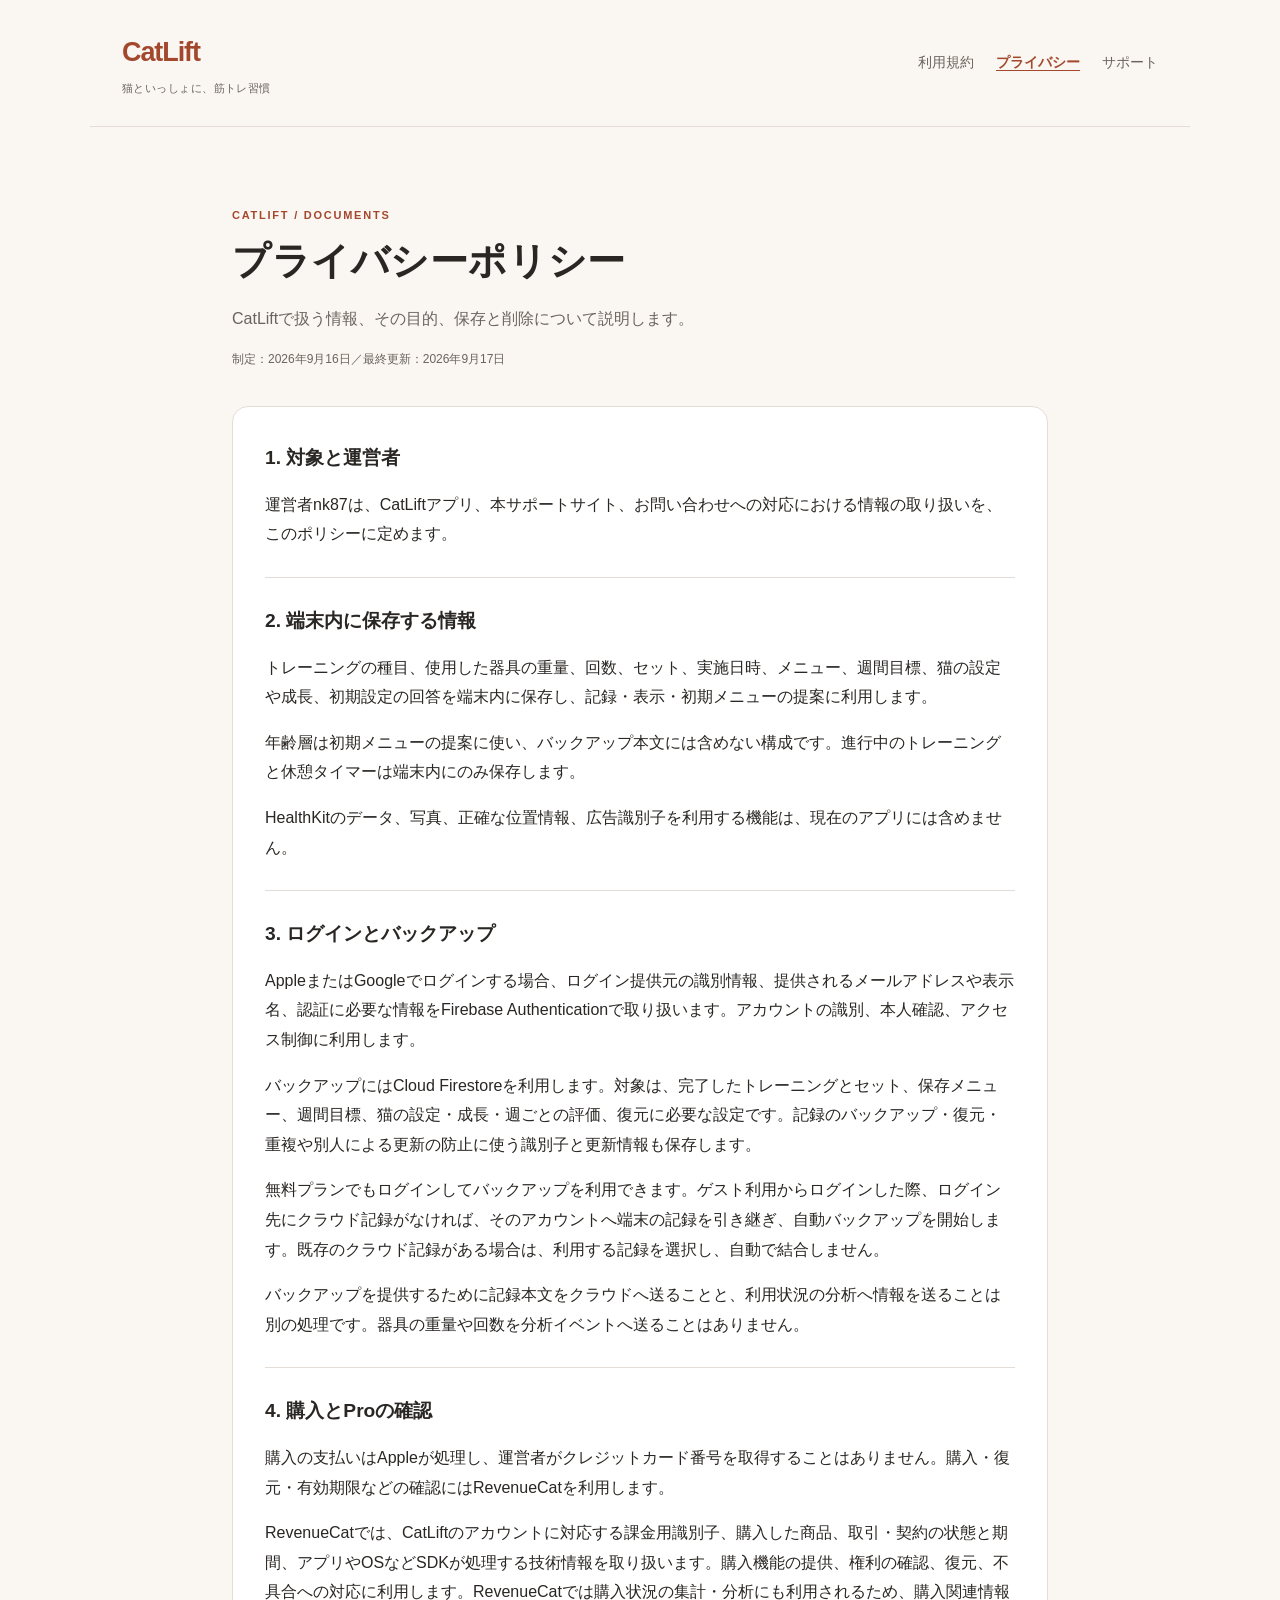
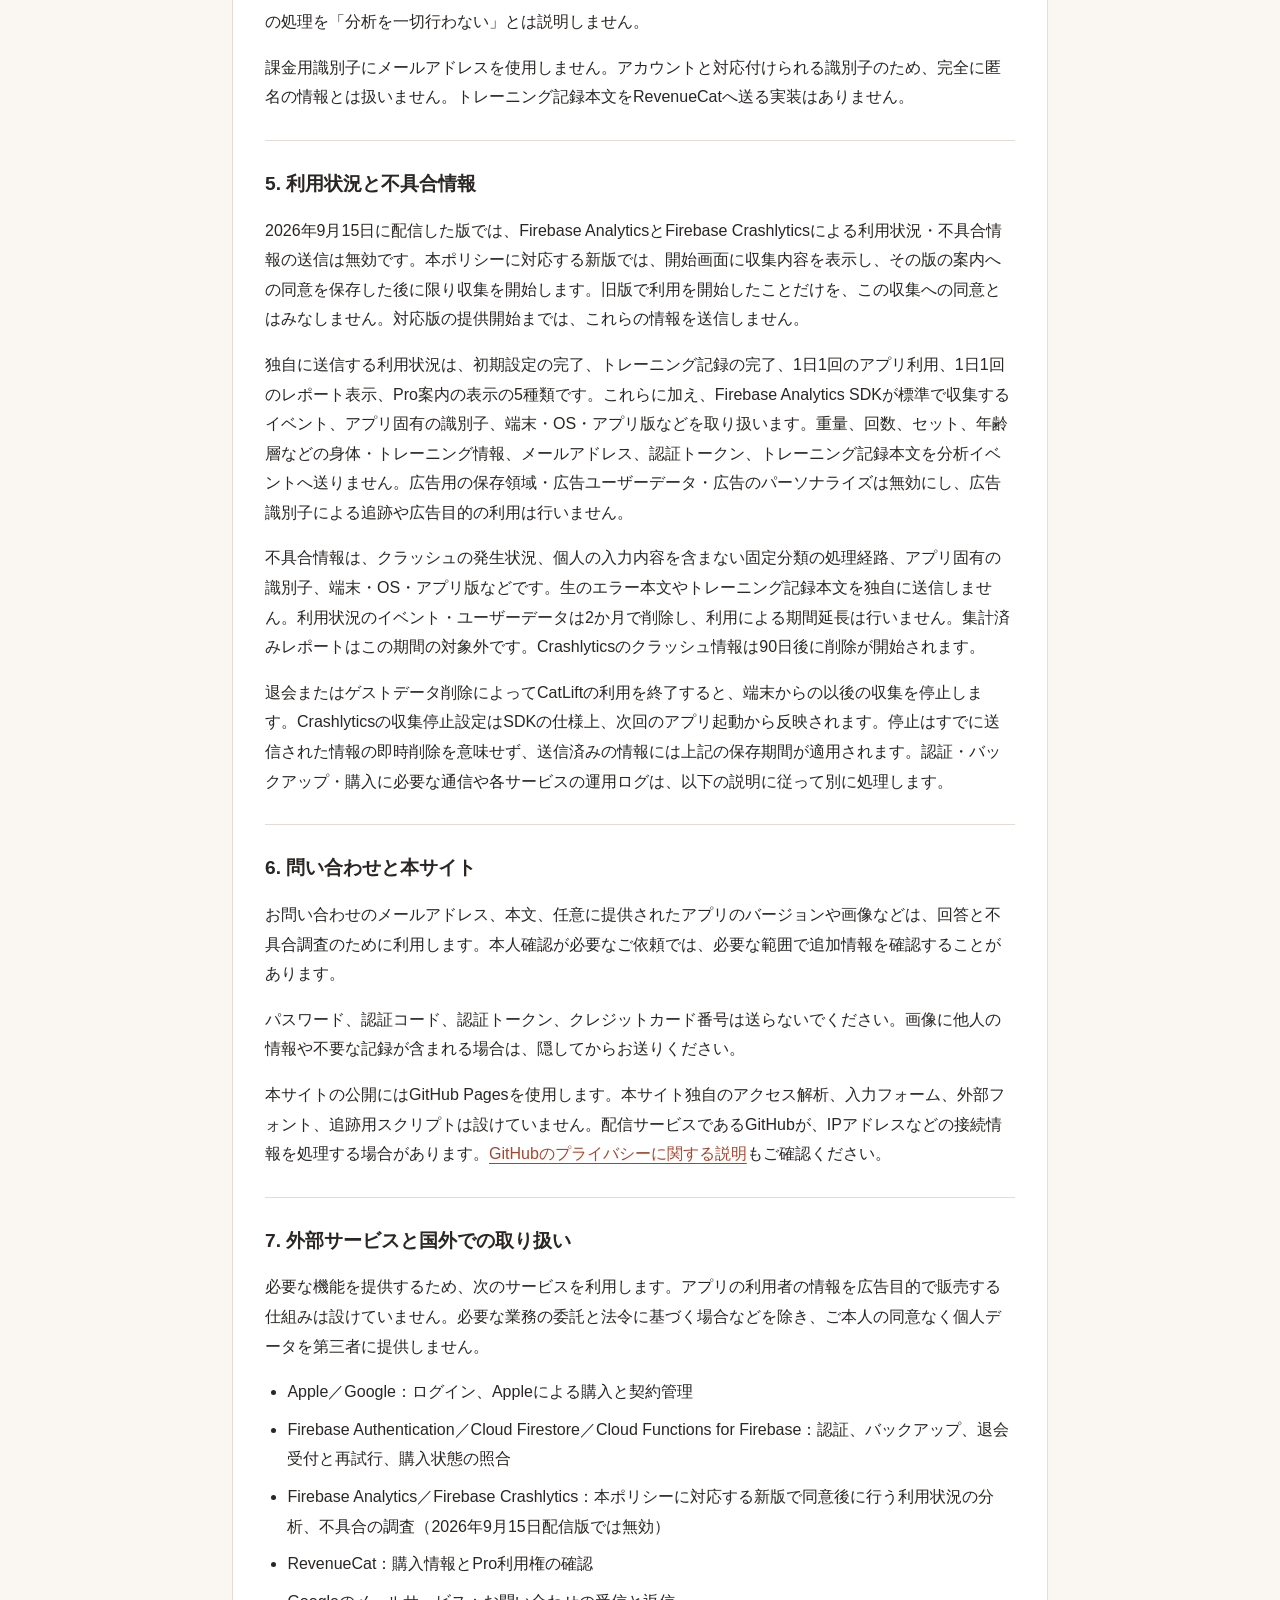
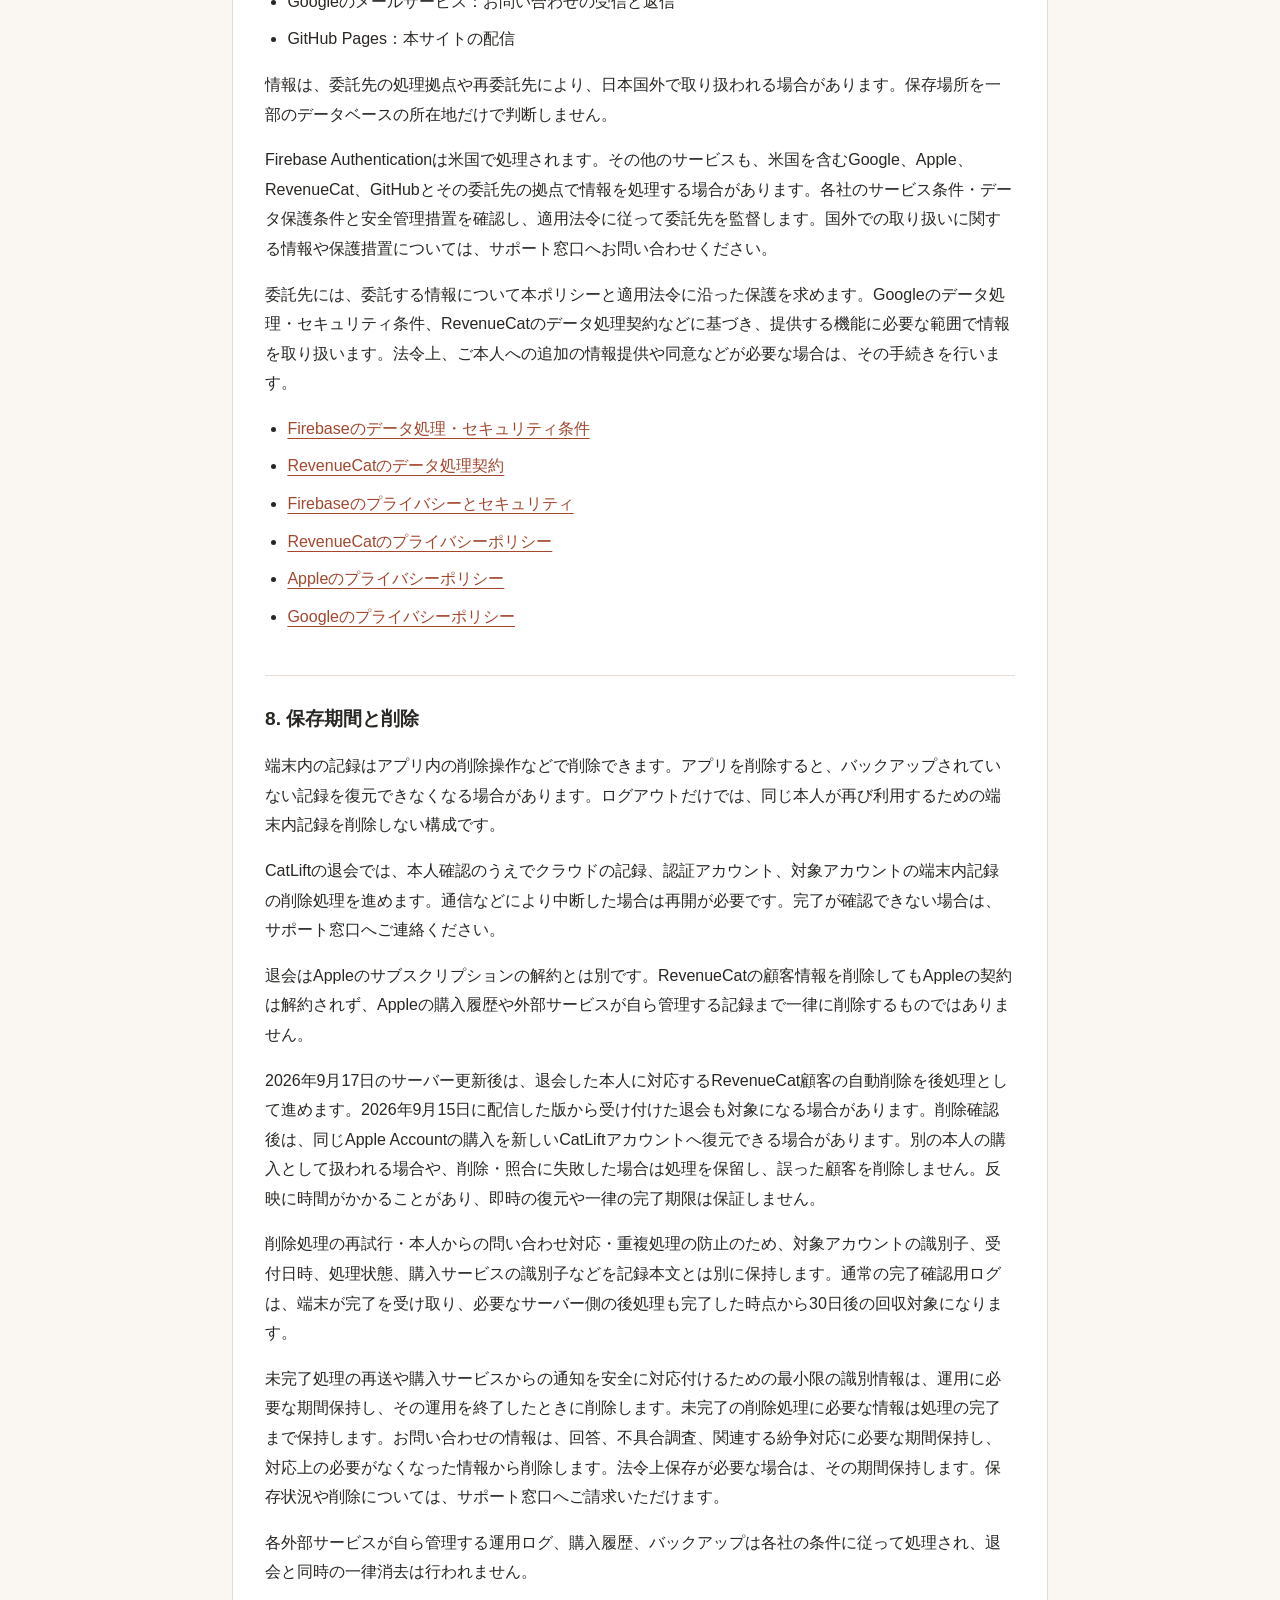
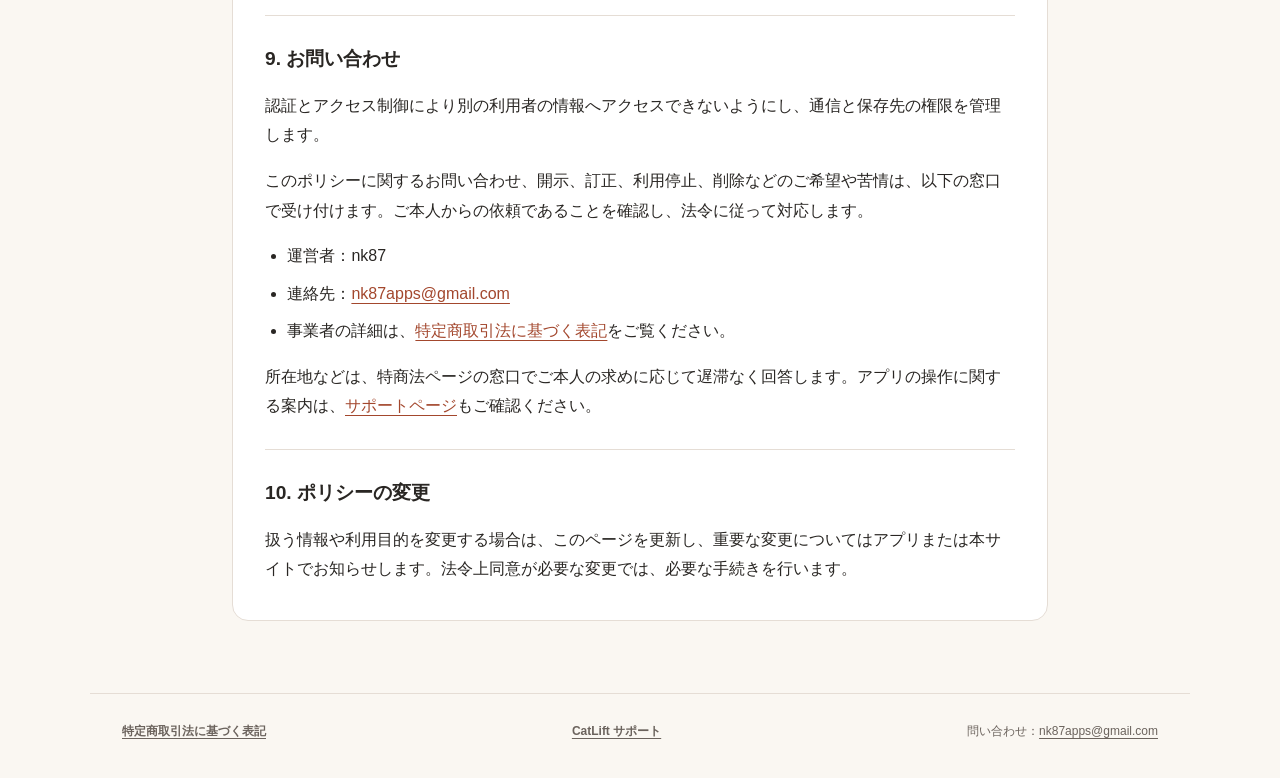
==== commit 366622fb: "docs: update privacy and account deletion guidance" ====
--- a/privacy/index.html
+++ b/privacy/index.html
@@ -12,7 +12,7 @@
 <a class="skip" href="#main">本文へ移動</a>
 <header class="site-header"><a class="brand" href="../">CatLift<span>猫といっしょに、筋トレ習慣</span></a><nav aria-label="文書"><a href="../terms/">利用規約</a><a href="../privacy/" aria-current="page">プライバシー</a><a href="../support/">サポート</a></nav></header>
 <main id="main">
-<div class="intro"><p class="eyebrow">CATLIFT / DOCUMENTS</p><h1>プライバシーポリシー</h1><p class="lead">CatLiftで扱う情報、その目的、保存と削除について説明します。</p><p class="meta">制定・最終更新：2026年9月16日</p></div>
+<div class="intro"><p class="eyebrow">CATLIFT / DOCUMENTS</p><h1>プライバシーポリシー</h1><p class="lead">CatLiftで扱う情報、その目的、保存と削除について説明します。</p><p class="meta">制定：2026年9月16日／最終更新：2026年9月17日</p></div>
 
 
 <article>
@@ -21,10 +21,10 @@
 <section><h2>2. 端末内に保存する情報</h2><p>トレーニングの種目、使用した器具の重量、回数、セット、実施日時、メニュー、週間目標、猫の設定や成長、初期設定の回答を端末内に保存し、記録・表示・初期メニューの提案に利用します。</p><p>年齢層は初期メニューの提案に使い、バックアップ本文には含めない構成です。進行中のトレーニングと休憩タイマーは端末内にのみ保存します。</p><p>HealthKitのデータ、写真、正確な位置情報、広告識別子を利用する機能は、現在のアプリには含めません。</p></section>
 <section><h2>3. ログインとバックアップ</h2><p>AppleまたはGoogleでログインする場合、ログイン提供元の識別情報、提供されるメールアドレスや表示名、認証に必要な情報をFirebase Authenticationで取り扱います。アカウントの識別、本人確認、アクセス制御に利用します。</p><p>バックアップにはCloud Firestoreを利用します。対象は、完了したトレーニングとセット、保存メニュー、週間目標、猫の設定・成長・週ごとの評価、復元に必要な設定です。記録のバックアップ・復元・重複や別人による更新の防止に使う識別子と更新情報も保存します。</p><p>無料プランでもログインしてバックアップを利用できます。ゲスト利用からログインした際、ログイン先にクラウド記録がなければ、そのアカウントへ端末の記録を引き継ぎ、自動バックアップを開始します。既存のクラウド記録がある場合は、利用する記録を選択し、自動で結合しません。</p><p>バックアップを提供するために記録本文をクラウドへ送ることと、利用状況の分析へ情報を送ることは別の処理です。器具の重量や回数を分析イベントへ送ることはありません。</p></section>
 <section><h2>4. 購入とProの確認</h2><p>購入の支払いはAppleが処理し、運営者がクレジットカード番号を取得することはありません。購入・復元・有効期限などの確認にはRevenueCatを利用します。</p><p>RevenueCatでは、CatLiftのアカウントに対応する課金用識別子、購入した商品、取引・契約の状態と期間、アプリやOSなどSDKが処理する技術情報を取り扱います。購入機能の提供、権利の確認、復元、不具合への対応に利用します。RevenueCatでは購入状況の集計・分析にも利用されるため、購入関連情報の処理を「分析を一切行わない」とは説明しません。</p><p>課金用識別子にメールアドレスを使用しません。アカウントと対応付けられる識別子のため、完全に匿名の情報とは扱いません。トレーニング記録本文をRevenueCatへ送る実装はありません。</p></section>
-<section><h2>5. 利用状況と不具合情報</h2><p>2026年9月16日時点の配信版では、Firebase AnalyticsとFirebase Crashlyticsによる利用状況・不具合情報の送信は無効です。将来の有効化に先立ち、このポリシーとアプリ内の案内を更新し、必要な同意と収集停止の方法を整えます。</p><p>導入を予定している利用状況は、初期設定の完了、トレーニング記録の完了、日ごとの利用とレポート表示、Pro案内の表示です。Firebase SDKが扱うアプリ固有の識別子、端末・OS・アプリ版、標準イベントも含まれます。重量、回数、年齢層などの身体情報、メールアドレス、認証トークン、トレーニング記録本文を独自の分析イベントへ送りません。広告識別子による追跡や広告目的の利用は行いません。</p><p>不具合情報は、クラッシュの発生状況、処理の経路、アプリ固有の識別子、端末・OS・アプリ版などです。利用状況のイベント・ユーザーデータは2か月（利用による期間延長なし、集計済みレポートを除く）、Crashlyticsのクラッシュ情報は90日後に削除を開始する運用を予定しています。現在の配信版でこれらを収集しているという意味ではありません。認証・バックアップ・購入に必要な通信や各サービスの運用ログは、以下の説明に従って別に処理します。</p></section>
+<section><h2>5. 利用状況と不具合情報</h2><p>2026年9月15日に配信した版では、Firebase AnalyticsとFirebase Crashlyticsによる利用状況・不具合情報の送信は無効です。本ポリシーに対応する新版では、開始画面に収集内容を表示し、その版の案内への同意を保存した後に限り収集を開始します。旧版で利用を開始したことだけを、この収集への同意とはみなしません。対応版の提供開始までは、これらの情報を送信しません。</p><p>独自に送信する利用状況は、初期設定の完了、トレーニング記録の完了、1日1回のアプリ利用、1日1回のレポート表示、Pro案内の表示の5種類です。これらに加え、Firebase Analytics SDKが標準で収集するイベント、アプリ固有の識別子、端末・OS・アプリ版などを取り扱います。重量、回数、セット、年齢層などの身体・トレーニング情報、メールアドレス、認証トークン、トレーニング記録本文を分析イベントへ送りません。広告用の保存領域・広告ユーザーデータ・広告のパーソナライズは無効にし、広告識別子による追跡や広告目的の利用は行いません。</p><p>不具合情報は、クラッシュの発生状況、個人の入力内容を含まない固定分類の処理経路、アプリ固有の識別子、端末・OS・アプリ版などです。生のエラー本文やトレーニング記録本文を独自に送信しません。利用状況のイベント・ユーザーデータは2か月で削除し、利用による期間延長は行いません。集計済みレポートはこの期間の対象外です。Crashlyticsのクラッシュ情報は90日後に削除が開始されます。</p><p>退会またはゲストデータ削除によってCatLiftの利用を終了すると、端末からの以後の収集を停止します。Crashlyticsの収集停止設定はSDKの仕様上、次回のアプリ起動から反映されます。停止はすでに送信された情報の即時削除を意味せず、送信済みの情報には上記の保存期間が適用されます。認証・バックアップ・購入に必要な通信や各サービスの運用ログは、以下の説明に従って別に処理します。</p></section>
 <section><h2>6. 問い合わせと本サイト</h2><p>お問い合わせのメールアドレス、本文、任意に提供されたアプリのバージョンや画像などは、回答と不具合調査のために利用します。本人確認が必要なご依頼では、必要な範囲で追加情報を確認することがあります。</p><p>パスワード、認証コード、認証トークン、クレジットカード番号は送らないでください。画像に他人の情報や不要な記録が含まれる場合は、隠してからお送りください。</p><p>本サイトの公開にはGitHub Pagesを使用します。本サイト独自のアクセス解析、入力フォーム、外部フォント、追跡用スクリプトは設けていません。配信サービスであるGitHubが、IPアドレスなどの接続情報を処理する場合があります。<a href="https://docs.github.com/en/site-policy/privacy-policies/github-general-privacy-statement">GitHubのプライバシーに関する説明</a>もご確認ください。</p></section>
-<section><h2>7. 外部サービスと国外での取り扱い</h2><p>必要な機能を提供するため、次のサービスを利用します。アプリの利用者の情報を広告目的で販売する仕組みは設けていません。必要な業務の委託と法令に基づく場合などを除き、ご本人の同意なく個人データを第三者に提供しません。</p><ul><li>Apple／Google：ログイン、Appleによる購入と契約管理</li><li>Firebase Authentication／Cloud Firestore／Cloud Functions for Firebase：認証、バックアップ、退会受付と再試行、購入状態の照合</li><li>Firebase Analytics／Firebase Crashlytics：利用状況の分析、不具合の調査（配信版では無効、導入予定）</li><li>RevenueCat：購入情報とPro利用権の確認</li><li>Googleのメールサービス：お問い合わせの受信と返信</li><li>GitHub Pages：本サイトの配信</li></ul><p>情報は、委託先の処理拠点や再委託先により、日本国外で取り扱われる場合があります。保存場所を一部のデータベースの所在地だけで判断しません。</p><p>Firebase Authenticationは米国で処理されます。その他のサービスも、米国を含むGoogle、Apple、RevenueCat、GitHubとその委託先の拠点で情報を処理する場合があります。各社のサービス条件・データ保護条件と安全管理措置を確認し、適用法令に従って委託先を監督します。国外での取り扱いに関する情報や保護措置については、サポート窓口へお問い合わせください。</p><p>委託先には、委託する情報について本ポリシーと適用法令に沿った保護を求めます。Googleのデータ処理・セキュリティ条件、RevenueCatのデータ処理契約などに基づき、提供する機能に必要な範囲で情報を取り扱います。法令上、ご本人への追加の情報提供や同意などが必要な場合は、その手続きを行います。</p><ul><li><a href="https://firebase.google.com/terms/data-processing-terms">Firebaseのデータ処理・セキュリティ条件</a></li><li><a href="https://www.revenuecat.com/dpa">RevenueCatのデータ処理契約</a></li><li><a href="https://firebase.google.com/support/privacy">Firebaseのプライバシーとセキュリティ</a></li><li><a href="https://www.revenuecat.com/privacy">RevenueCatのプライバシーポリシー</a></li><li><a href="https://www.apple.com/legal/privacy/">Appleのプライバシーポリシー</a></li><li><a href="https://policies.google.com/privacy">Googleのプライバシーポリシー</a></li></ul></section>
-<section><h2>8. 保存期間と削除</h2><p>端末内の記録はアプリ内の削除操作などで削除できます。アプリを削除すると、バックアップされていない記録を復元できなくなる場合があります。ログアウトだけでは、同じ本人が再び利用するための端末内記録を削除しない構成です。</p><p>CatLiftの退会では、本人確認のうえでクラウドの記録、認証アカウント、対象アカウントの端末内記録の削除処理を進めます。通信などにより中断した場合は再開が必要です。完了が確認できない場合は、サポート窓口へご連絡ください。</p><p>退会はAppleのサブスクリプションの解約とは別です。Appleの購入履歴や、外部サービスが自ら管理する記録まで一律に削除するものではありません。</p><p>退会後も、購入関連情報の削除や処理結果の確認が残る場合があります。現在、RevenueCatの顧客情報の一般向け自動削除は有効化していません。アプリでアカウントと記録の削除が完了しても、購入関連情報の削除完了を意味しません。購入関連情報の削除状況はサポート窓口で確認を受け付けます。24時間以内などの一律の完了期限は設けていません。</p><p>削除処理の再試行・本人からの問い合わせ対応・重複処理の防止のため、対象アカウントの識別子、受付日時、処理状態、購入サービスの識別子などを記録本文とは別に保持します。通常の完了確認用ログは、端末が完了を受け取り、必要なサーバー側の後処理も完了した時点から30日後の回収対象になります。未完了の処理、再送への対応に必要な最小限の受付情報、削除済みのアカウントを識別する情報は、この30日の対象には含めません。</p><p>未完了の削除処理に必要な情報は処理の完了まで、重複処理や削除済みデータの再登録を防ぐ最小限の情報は、その防止に必要な期間保持します。これらには一律の保存年数を定めていません。お問い合わせの情報は、回答、不具合調査、関連する紛争対応に必要な期間保持し、対応上の必要がなくなった情報から削除します。法令上保存が必要な場合は、その期間保持します。保存状況や削除については、サポート窓口へご請求いただけます。</p><p>各外部サービスが自ら管理する運用ログ、購入履歴、バックアップは各社の条件に従って処理され、退会と同時の一律消去は行われません。</p></section>
+<section><h2>7. 外部サービスと国外での取り扱い</h2><p>必要な機能を提供するため、次のサービスを利用します。アプリの利用者の情報を広告目的で販売する仕組みは設けていません。必要な業務の委託と法令に基づく場合などを除き、ご本人の同意なく個人データを第三者に提供しません。</p><ul><li>Apple／Google：ログイン、Appleによる購入と契約管理</li><li>Firebase Authentication／Cloud Firestore／Cloud Functions for Firebase：認証、バックアップ、退会受付と再試行、購入状態の照合</li><li>Firebase Analytics／Firebase Crashlytics：本ポリシーに対応する新版で同意後に行う利用状況の分析、不具合の調査（2026年9月15日配信版では無効）</li><li>RevenueCat：購入情報とPro利用権の確認</li><li>Googleのメールサービス：お問い合わせの受信と返信</li><li>GitHub Pages：本サイトの配信</li></ul><p>情報は、委託先の処理拠点や再委託先により、日本国外で取り扱われる場合があります。保存場所を一部のデータベースの所在地だけで判断しません。</p><p>Firebase Authenticationは米国で処理されます。その他のサービスも、米国を含むGoogle、Apple、RevenueCat、GitHubとその委託先の拠点で情報を処理する場合があります。各社のサービス条件・データ保護条件と安全管理措置を確認し、適用法令に従って委託先を監督します。国外での取り扱いに関する情報や保護措置については、サポート窓口へお問い合わせください。</p><p>委託先には、委託する情報について本ポリシーと適用法令に沿った保護を求めます。Googleのデータ処理・セキュリティ条件、RevenueCatのデータ処理契約などに基づき、提供する機能に必要な範囲で情報を取り扱います。法令上、ご本人への追加の情報提供や同意などが必要な場合は、その手続きを行います。</p><ul><li><a href="https://firebase.google.com/terms/data-processing-terms">Firebaseのデータ処理・セキュリティ条件</a></li><li><a href="https://www.revenuecat.com/dpa">RevenueCatのデータ処理契約</a></li><li><a href="https://firebase.google.com/support/privacy">Firebaseのプライバシーとセキュリティ</a></li><li><a href="https://www.revenuecat.com/privacy">RevenueCatのプライバシーポリシー</a></li><li><a href="https://www.apple.com/legal/privacy/">Appleのプライバシーポリシー</a></li><li><a href="https://policies.google.com/privacy">Googleのプライバシーポリシー</a></li></ul></section>
+<section><h2>8. 保存期間と削除</h2><p>端末内の記録はアプリ内の削除操作などで削除できます。アプリを削除すると、バックアップされていない記録を復元できなくなる場合があります。ログアウトだけでは、同じ本人が再び利用するための端末内記録を削除しない構成です。</p><p>CatLiftの退会では、本人確認のうえでクラウドの記録、認証アカウント、対象アカウントの端末内記録の削除処理を進めます。通信などにより中断した場合は再開が必要です。完了が確認できない場合は、サポート窓口へご連絡ください。</p><p>退会はAppleのサブスクリプションの解約とは別です。RevenueCatの顧客情報を削除してもAppleの契約は解約されず、Appleの購入履歴や外部サービスが自ら管理する記録まで一律に削除するものではありません。</p><p>2026年9月17日のサーバー更新後は、退会した本人に対応するRevenueCat顧客の自動削除を後処理として進めます。2026年9月15日に配信した版から受け付けた退会も対象になる場合があります。削除確認後は、同じApple Accountの購入を新しいCatLiftアカウントへ復元できる場合があります。別の本人の購入として扱われる場合や、削除・照合に失敗した場合は処理を保留し、誤った顧客を削除しません。反映に時間がかかることがあり、即時の復元や一律の完了期限は保証しません。</p><p>削除処理の再試行・本人からの問い合わせ対応・重複処理の防止のため、対象アカウントの識別子、受付日時、処理状態、購入サービスの識別子などを記録本文とは別に保持します。通常の完了確認用ログは、端末が完了を受け取り、必要なサーバー側の後処理も完了した時点から30日後の回収対象になります。</p><p>未完了処理の再送や購入サービスからの通知を安全に対応付けるための最小限の識別情報は、運用に必要な期間保持し、その運用を終了したときに削除します。未完了の削除処理に必要な情報は処理の完了まで保持します。お問い合わせの情報は、回答、不具合調査、関連する紛争対応に必要な期間保持し、対応上の必要がなくなった情報から削除します。法令上保存が必要な場合は、その期間保持します。保存状況や削除については、サポート窓口へご請求いただけます。</p><p>各外部サービスが自ら管理する運用ログ、購入履歴、バックアップは各社の条件に従って処理され、退会と同時の一律消去は行われません。</p></section>
 <section id="contact"><h2>9. お問い合わせ</h2>
 <p>認証とアクセス制御により別の利用者の情報へアクセスできないようにし、通信と保存先の権限を管理します。</p>
 <p>このポリシーに関するお問い合わせ、開示、訂正、利用停止、削除などのご希望や苦情は、以下の窓口で受け付けます。ご本人からの依頼であることを確認し、法令に従って対応します。</p>
--- a/styles.css
+++ b/styles.css
@@ -4,3 +4,5 @@
 .legal-details > div { padding: 18px 0; border-bottom: 1px solid var(--line, #e4ddd3); }
 .legal-details dt { font-weight: 700; margin-bottom: 8px; }
 .legal-details dd { margin: 0; line-height: 1.9; overflow-wrap: anywhere; }
+
+.faq h3 { font-size: 1.05rem; line-height: 1.6; margin: 28px 0 12px; }
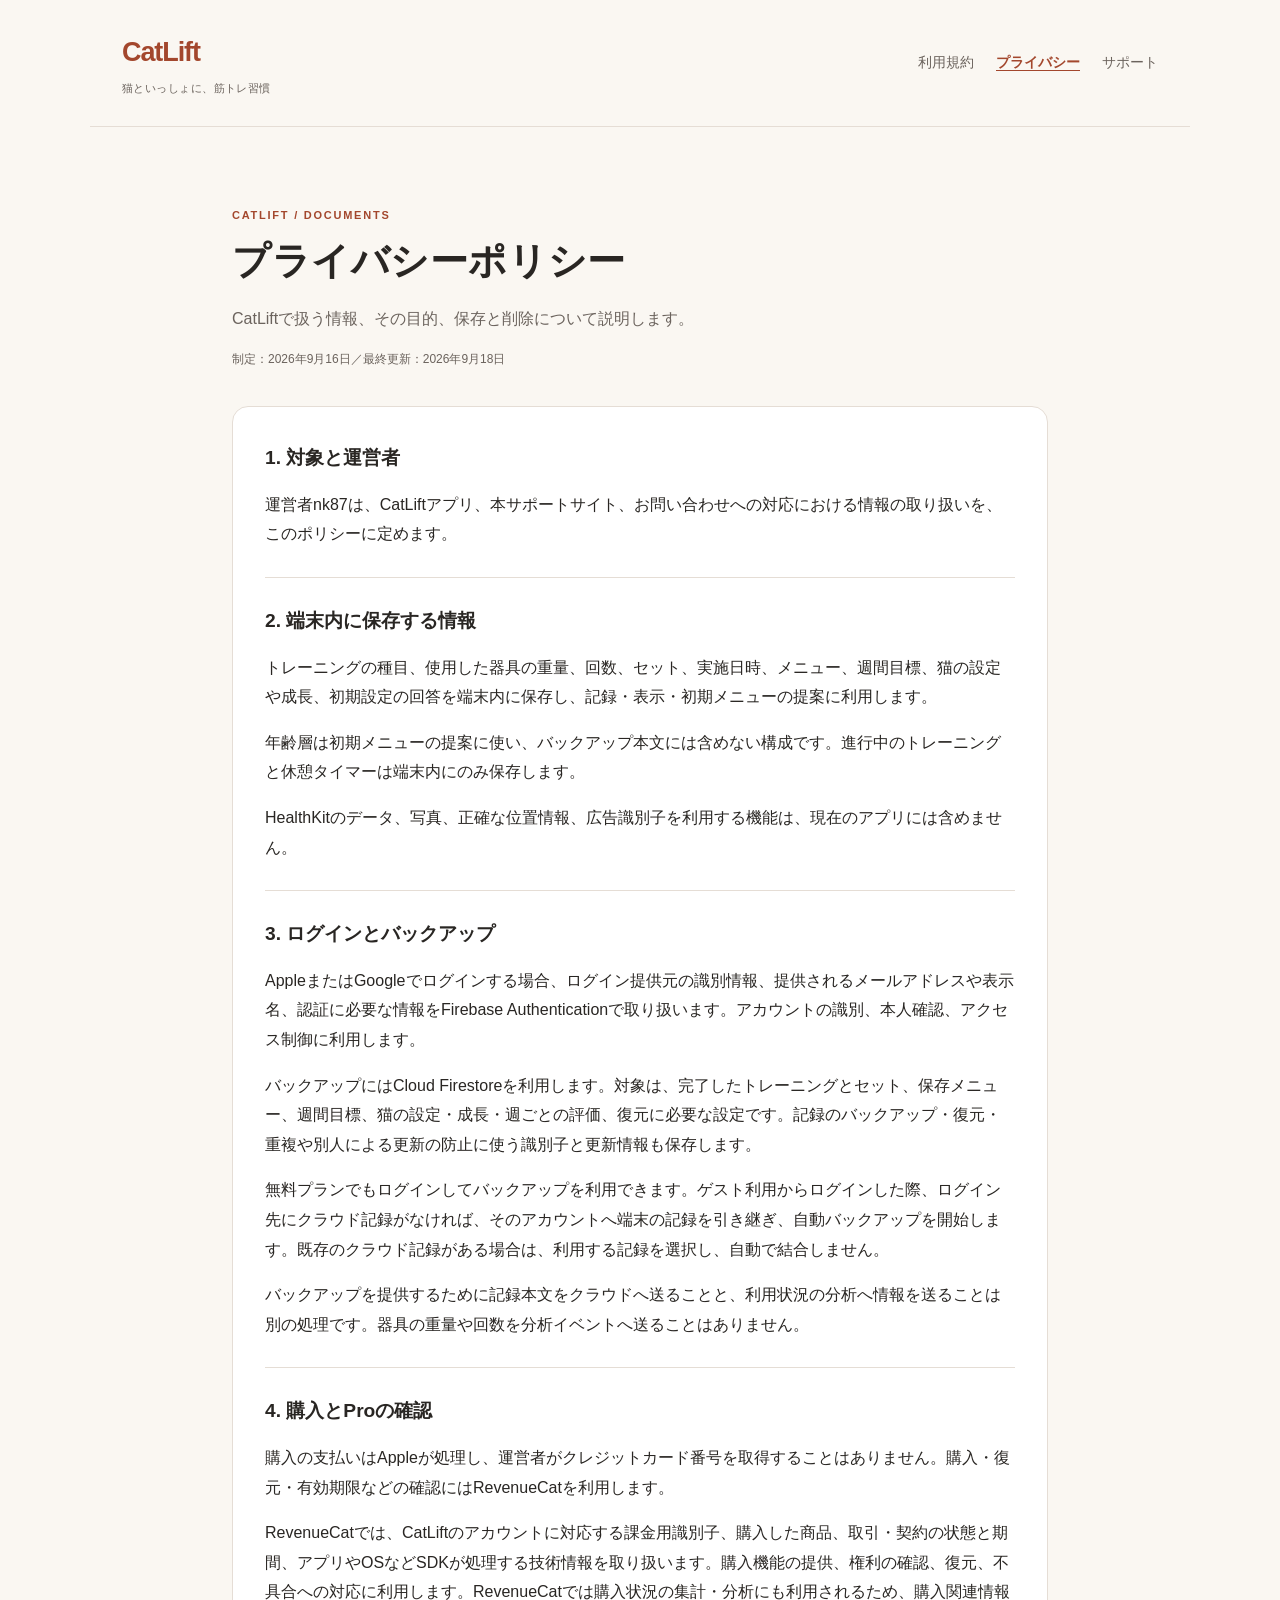
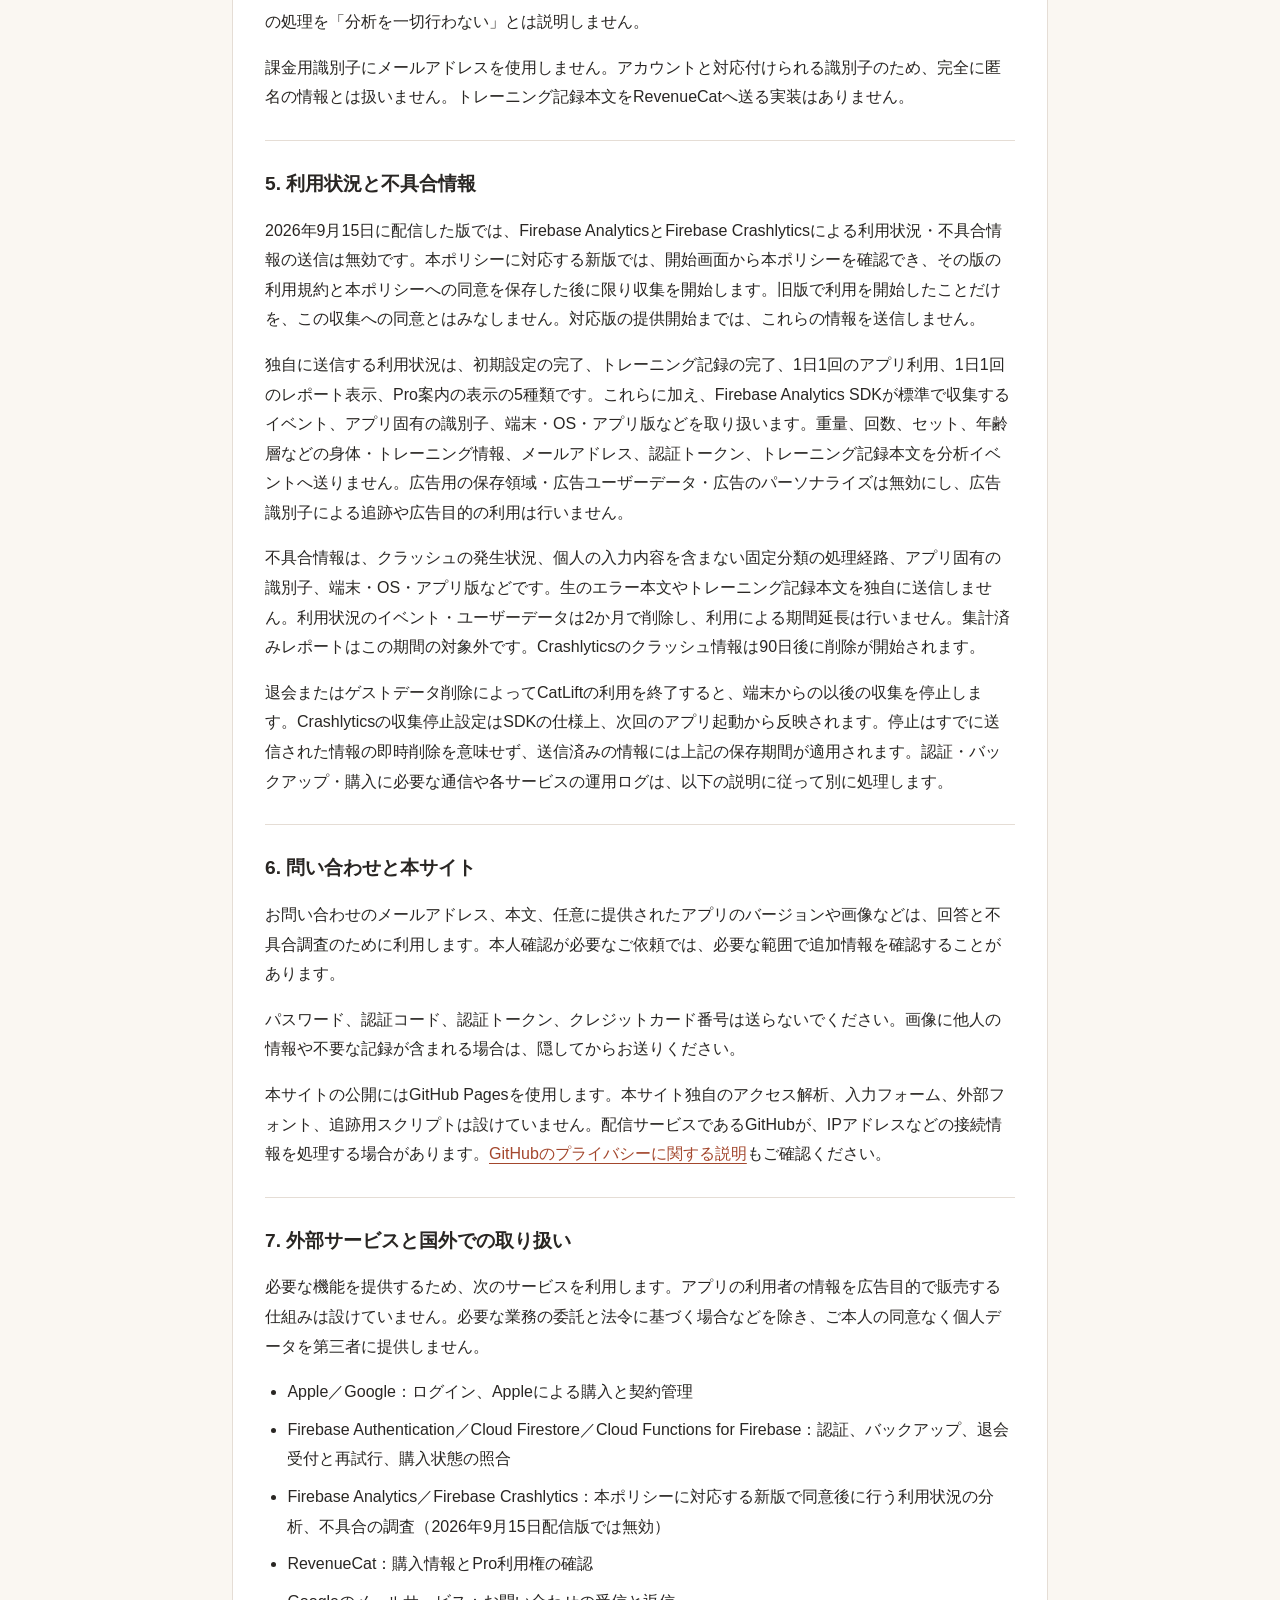
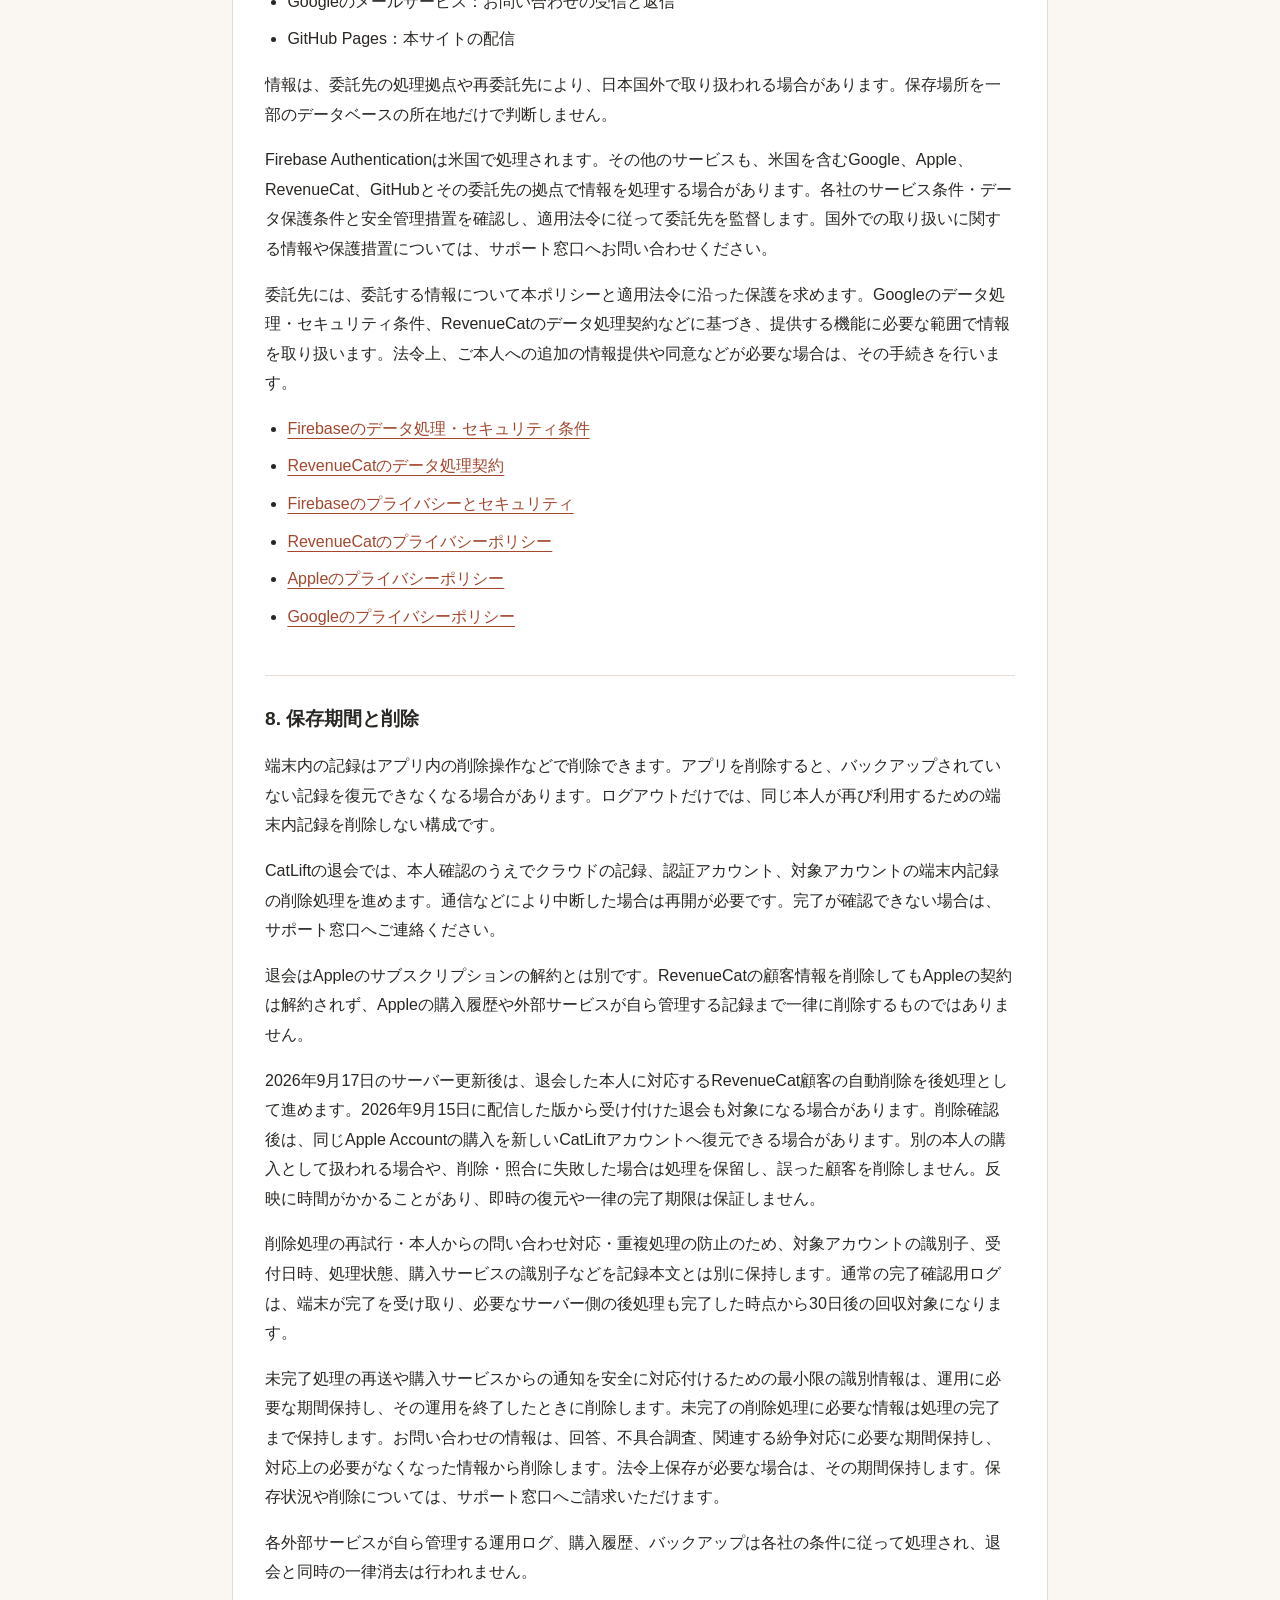
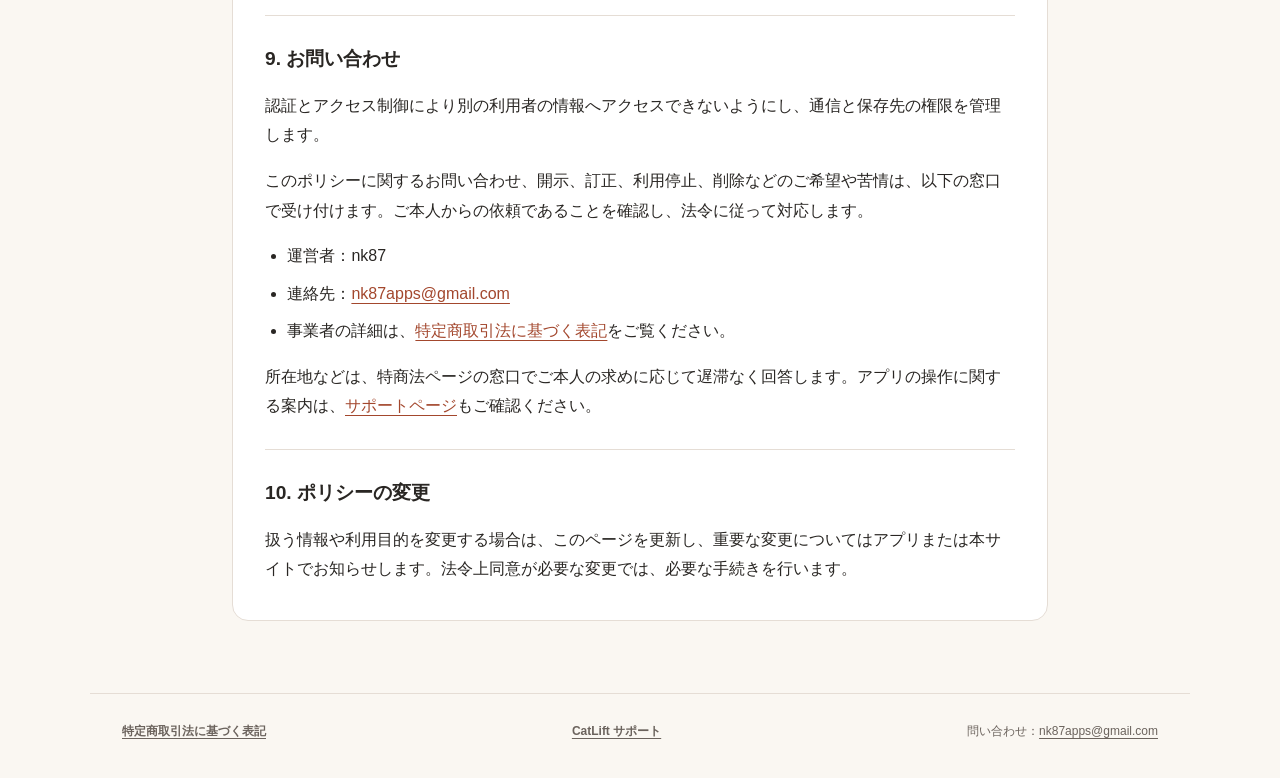
==== commit 254ce5e6: "docs: sync privacy consent wording" ====
--- a/privacy/index.html
+++ b/privacy/index.html
@@ -12,7 +12,7 @@
 <a class="skip" href="#main">本文へ移動</a>
 <header class="site-header"><a class="brand" href="../">CatLift<span>猫といっしょに、筋トレ習慣</span></a><nav aria-label="文書"><a href="../terms/">利用規約</a><a href="../privacy/" aria-current="page">プライバシー</a><a href="../support/">サポート</a></nav></header>
 <main id="main">
-<div class="intro"><p class="eyebrow">CATLIFT / DOCUMENTS</p><h1>プライバシーポリシー</h1><p class="lead">CatLiftで扱う情報、その目的、保存と削除について説明します。</p><p class="meta">制定：2026年9月16日／最終更新：2026年9月17日</p></div>
+<div class="intro"><p class="eyebrow">CATLIFT / DOCUMENTS</p><h1>プライバシーポリシー</h1><p class="lead">CatLiftで扱う情報、その目的、保存と削除について説明します。</p><p class="meta">制定：2026年9月16日／最終更新：2026年9月18日</p></div>
 
 
 <article>
@@ -21,7 +21,7 @@
 <section><h2>2. 端末内に保存する情報</h2><p>トレーニングの種目、使用した器具の重量、回数、セット、実施日時、メニュー、週間目標、猫の設定や成長、初期設定の回答を端末内に保存し、記録・表示・初期メニューの提案に利用します。</p><p>年齢層は初期メニューの提案に使い、バックアップ本文には含めない構成です。進行中のトレーニングと休憩タイマーは端末内にのみ保存します。</p><p>HealthKitのデータ、写真、正確な位置情報、広告識別子を利用する機能は、現在のアプリには含めません。</p></section>
 <section><h2>3. ログインとバックアップ</h2><p>AppleまたはGoogleでログインする場合、ログイン提供元の識別情報、提供されるメールアドレスや表示名、認証に必要な情報をFirebase Authenticationで取り扱います。アカウントの識別、本人確認、アクセス制御に利用します。</p><p>バックアップにはCloud Firestoreを利用します。対象は、完了したトレーニングとセット、保存メニュー、週間目標、猫の設定・成長・週ごとの評価、復元に必要な設定です。記録のバックアップ・復元・重複や別人による更新の防止に使う識別子と更新情報も保存します。</p><p>無料プランでもログインしてバックアップを利用できます。ゲスト利用からログインした際、ログイン先にクラウド記録がなければ、そのアカウントへ端末の記録を引き継ぎ、自動バックアップを開始します。既存のクラウド記録がある場合は、利用する記録を選択し、自動で結合しません。</p><p>バックアップを提供するために記録本文をクラウドへ送ることと、利用状況の分析へ情報を送ることは別の処理です。器具の重量や回数を分析イベントへ送ることはありません。</p></section>
 <section><h2>4. 購入とProの確認</h2><p>購入の支払いはAppleが処理し、運営者がクレジットカード番号を取得することはありません。購入・復元・有効期限などの確認にはRevenueCatを利用します。</p><p>RevenueCatでは、CatLiftのアカウントに対応する課金用識別子、購入した商品、取引・契約の状態と期間、アプリやOSなどSDKが処理する技術情報を取り扱います。購入機能の提供、権利の確認、復元、不具合への対応に利用します。RevenueCatでは購入状況の集計・分析にも利用されるため、購入関連情報の処理を「分析を一切行わない」とは説明しません。</p><p>課金用識別子にメールアドレスを使用しません。アカウントと対応付けられる識別子のため、完全に匿名の情報とは扱いません。トレーニング記録本文をRevenueCatへ送る実装はありません。</p></section>
-<section><h2>5. 利用状況と不具合情報</h2><p>2026年9月15日に配信した版では、Firebase AnalyticsとFirebase Crashlyticsによる利用状況・不具合情報の送信は無効です。本ポリシーに対応する新版では、開始画面に収集内容を表示し、その版の案内への同意を保存した後に限り収集を開始します。旧版で利用を開始したことだけを、この収集への同意とはみなしません。対応版の提供開始までは、これらの情報を送信しません。</p><p>独自に送信する利用状況は、初期設定の完了、トレーニング記録の完了、1日1回のアプリ利用、1日1回のレポート表示、Pro案内の表示の5種類です。これらに加え、Firebase Analytics SDKが標準で収集するイベント、アプリ固有の識別子、端末・OS・アプリ版などを取り扱います。重量、回数、セット、年齢層などの身体・トレーニング情報、メールアドレス、認証トークン、トレーニング記録本文を分析イベントへ送りません。広告用の保存領域・広告ユーザーデータ・広告のパーソナライズは無効にし、広告識別子による追跡や広告目的の利用は行いません。</p><p>不具合情報は、クラッシュの発生状況、個人の入力内容を含まない固定分類の処理経路、アプリ固有の識別子、端末・OS・アプリ版などです。生のエラー本文やトレーニング記録本文を独自に送信しません。利用状況のイベント・ユーザーデータは2か月で削除し、利用による期間延長は行いません。集計済みレポートはこの期間の対象外です。Crashlyticsのクラッシュ情報は90日後に削除が開始されます。</p><p>退会またはゲストデータ削除によってCatLiftの利用を終了すると、端末からの以後の収集を停止します。Crashlyticsの収集停止設定はSDKの仕様上、次回のアプリ起動から反映されます。停止はすでに送信された情報の即時削除を意味せず、送信済みの情報には上記の保存期間が適用されます。認証・バックアップ・購入に必要な通信や各サービスの運用ログは、以下の説明に従って別に処理します。</p></section>
+<section><h2>5. 利用状況と不具合情報</h2><p>2026年9月15日に配信した版では、Firebase AnalyticsとFirebase Crashlyticsによる利用状況・不具合情報の送信は無効です。本ポリシーに対応する新版では、開始画面から本ポリシーを確認でき、その版の利用規約と本ポリシーへの同意を保存した後に限り収集を開始します。旧版で利用を開始したことだけを、この収集への同意とはみなしません。対応版の提供開始までは、これらの情報を送信しません。</p><p>独自に送信する利用状況は、初期設定の完了、トレーニング記録の完了、1日1回のアプリ利用、1日1回のレポート表示、Pro案内の表示の5種類です。これらに加え、Firebase Analytics SDKが標準で収集するイベント、アプリ固有の識別子、端末・OS・アプリ版などを取り扱います。重量、回数、セット、年齢層などの身体・トレーニング情報、メールアドレス、認証トークン、トレーニング記録本文を分析イベントへ送りません。広告用の保存領域・広告ユーザーデータ・広告のパーソナライズは無効にし、広告識別子による追跡や広告目的の利用は行いません。</p><p>不具合情報は、クラッシュの発生状況、個人の入力内容を含まない固定分類の処理経路、アプリ固有の識別子、端末・OS・アプリ版などです。生のエラー本文やトレーニング記録本文を独自に送信しません。利用状況のイベント・ユーザーデータは2か月で削除し、利用による期間延長は行いません。集計済みレポートはこの期間の対象外です。Crashlyticsのクラッシュ情報は90日後に削除が開始されます。</p><p>退会またはゲストデータ削除によってCatLiftの利用を終了すると、端末からの以後の収集を停止します。Crashlyticsの収集停止設定はSDKの仕様上、次回のアプリ起動から反映されます。停止はすでに送信された情報の即時削除を意味せず、送信済みの情報には上記の保存期間が適用されます。認証・バックアップ・購入に必要な通信や各サービスの運用ログは、以下の説明に従って別に処理します。</p></section>
 <section><h2>6. 問い合わせと本サイト</h2><p>お問い合わせのメールアドレス、本文、任意に提供されたアプリのバージョンや画像などは、回答と不具合調査のために利用します。本人確認が必要なご依頼では、必要な範囲で追加情報を確認することがあります。</p><p>パスワード、認証コード、認証トークン、クレジットカード番号は送らないでください。画像に他人の情報や不要な記録が含まれる場合は、隠してからお送りください。</p><p>本サイトの公開にはGitHub Pagesを使用します。本サイト独自のアクセス解析、入力フォーム、外部フォント、追跡用スクリプトは設けていません。配信サービスであるGitHubが、IPアドレスなどの接続情報を処理する場合があります。<a href="https://docs.github.com/en/site-policy/privacy-policies/github-general-privacy-statement">GitHubのプライバシーに関する説明</a>もご確認ください。</p></section>
 <section><h2>7. 外部サービスと国外での取り扱い</h2><p>必要な機能を提供するため、次のサービスを利用します。アプリの利用者の情報を広告目的で販売する仕組みは設けていません。必要な業務の委託と法令に基づく場合などを除き、ご本人の同意なく個人データを第三者に提供しません。</p><ul><li>Apple／Google：ログイン、Appleによる購入と契約管理</li><li>Firebase Authentication／Cloud Firestore／Cloud Functions for Firebase：認証、バックアップ、退会受付と再試行、購入状態の照合</li><li>Firebase Analytics／Firebase Crashlytics：本ポリシーに対応する新版で同意後に行う利用状況の分析、不具合の調査（2026年9月15日配信版では無効）</li><li>RevenueCat：購入情報とPro利用権の確認</li><li>Googleのメールサービス：お問い合わせの受信と返信</li><li>GitHub Pages：本サイトの配信</li></ul><p>情報は、委託先の処理拠点や再委託先により、日本国外で取り扱われる場合があります。保存場所を一部のデータベースの所在地だけで判断しません。</p><p>Firebase Authenticationは米国で処理されます。その他のサービスも、米国を含むGoogle、Apple、RevenueCat、GitHubとその委託先の拠点で情報を処理する場合があります。各社のサービス条件・データ保護条件と安全管理措置を確認し、適用法令に従って委託先を監督します。国外での取り扱いに関する情報や保護措置については、サポート窓口へお問い合わせください。</p><p>委託先には、委託する情報について本ポリシーと適用法令に沿った保護を求めます。Googleのデータ処理・セキュリティ条件、RevenueCatのデータ処理契約などに基づき、提供する機能に必要な範囲で情報を取り扱います。法令上、ご本人への追加の情報提供や同意などが必要な場合は、その手続きを行います。</p><ul><li><a href="https://firebase.google.com/terms/data-processing-terms">Firebaseのデータ処理・セキュリティ条件</a></li><li><a href="https://www.revenuecat.com/dpa">RevenueCatのデータ処理契約</a></li><li><a href="https://firebase.google.com/support/privacy">Firebaseのプライバシーとセキュリティ</a></li><li><a href="https://www.revenuecat.com/privacy">RevenueCatのプライバシーポリシー</a></li><li><a href="https://www.apple.com/legal/privacy/">Appleのプライバシーポリシー</a></li><li><a href="https://policies.google.com/privacy">Googleのプライバシーポリシー</a></li></ul></section>
 <section><h2>8. 保存期間と削除</h2><p>端末内の記録はアプリ内の削除操作などで削除できます。アプリを削除すると、バックアップされていない記録を復元できなくなる場合があります。ログアウトだけでは、同じ本人が再び利用するための端末内記録を削除しない構成です。</p><p>CatLiftの退会では、本人確認のうえでクラウドの記録、認証アカウント、対象アカウントの端末内記録の削除処理を進めます。通信などにより中断した場合は再開が必要です。完了が確認できない場合は、サポート窓口へご連絡ください。</p><p>退会はAppleのサブスクリプションの解約とは別です。RevenueCatの顧客情報を削除してもAppleの契約は解約されず、Appleの購入履歴や外部サービスが自ら管理する記録まで一律に削除するものではありません。</p><p>2026年9月17日のサーバー更新後は、退会した本人に対応するRevenueCat顧客の自動削除を後処理として進めます。2026年9月15日に配信した版から受け付けた退会も対象になる場合があります。削除確認後は、同じApple Accountの購入を新しいCatLiftアカウントへ復元できる場合があります。別の本人の購入として扱われる場合や、削除・照合に失敗した場合は処理を保留し、誤った顧客を削除しません。反映に時間がかかることがあり、即時の復元や一律の完了期限は保証しません。</p><p>削除処理の再試行・本人からの問い合わせ対応・重複処理の防止のため、対象アカウントの識別子、受付日時、処理状態、購入サービスの識別子などを記録本文とは別に保持します。通常の完了確認用ログは、端末が完了を受け取り、必要なサーバー側の後処理も完了した時点から30日後の回収対象になります。</p><p>未完了処理の再送や購入サービスからの通知を安全に対応付けるための最小限の識別情報は、運用に必要な期間保持し、その運用を終了したときに削除します。未完了の削除処理に必要な情報は処理の完了まで保持します。お問い合わせの情報は、回答、不具合調査、関連する紛争対応に必要な期間保持し、対応上の必要がなくなった情報から削除します。法令上保存が必要な場合は、その期間保持します。保存状況や削除については、サポート窓口へご請求いただけます。</p><p>各外部サービスが自ら管理する運用ログ、購入履歴、バックアップは各社の条件に従って処理され、退会と同時の一律消去は行われません。</p></section>
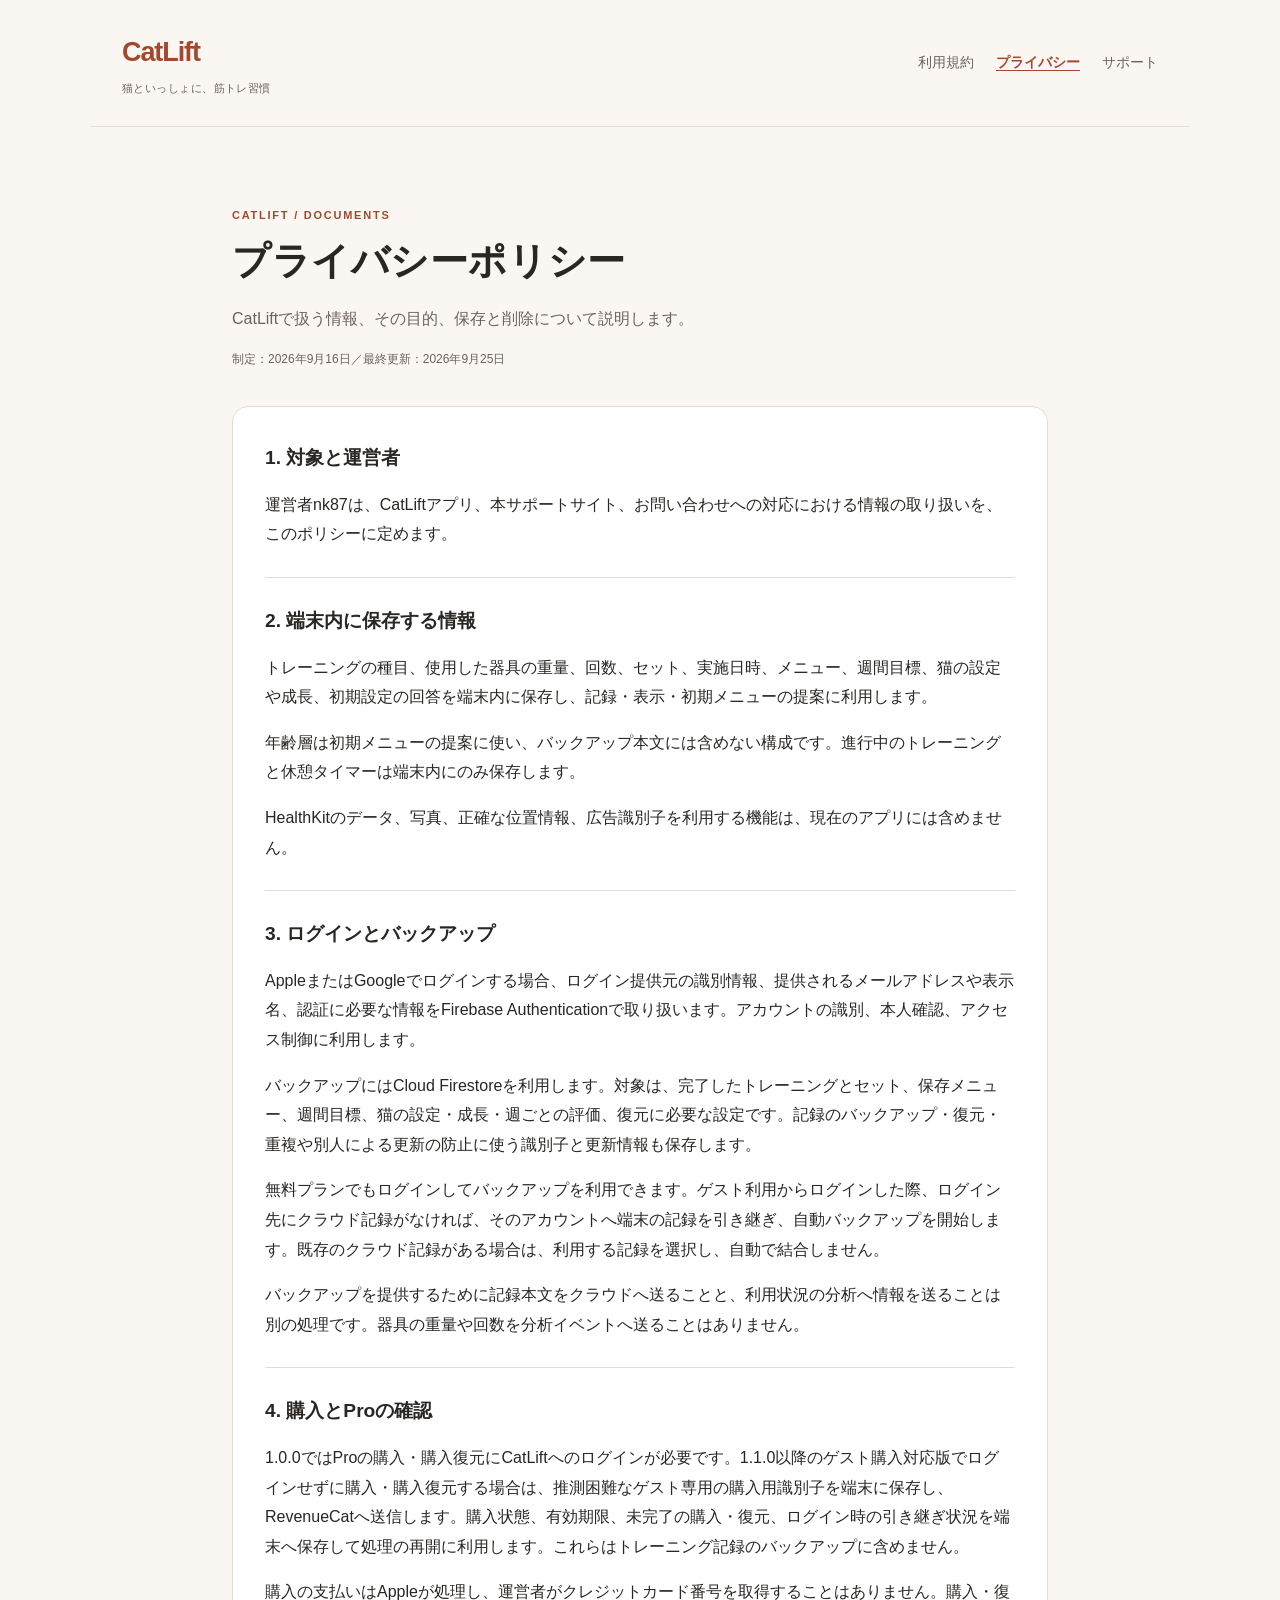
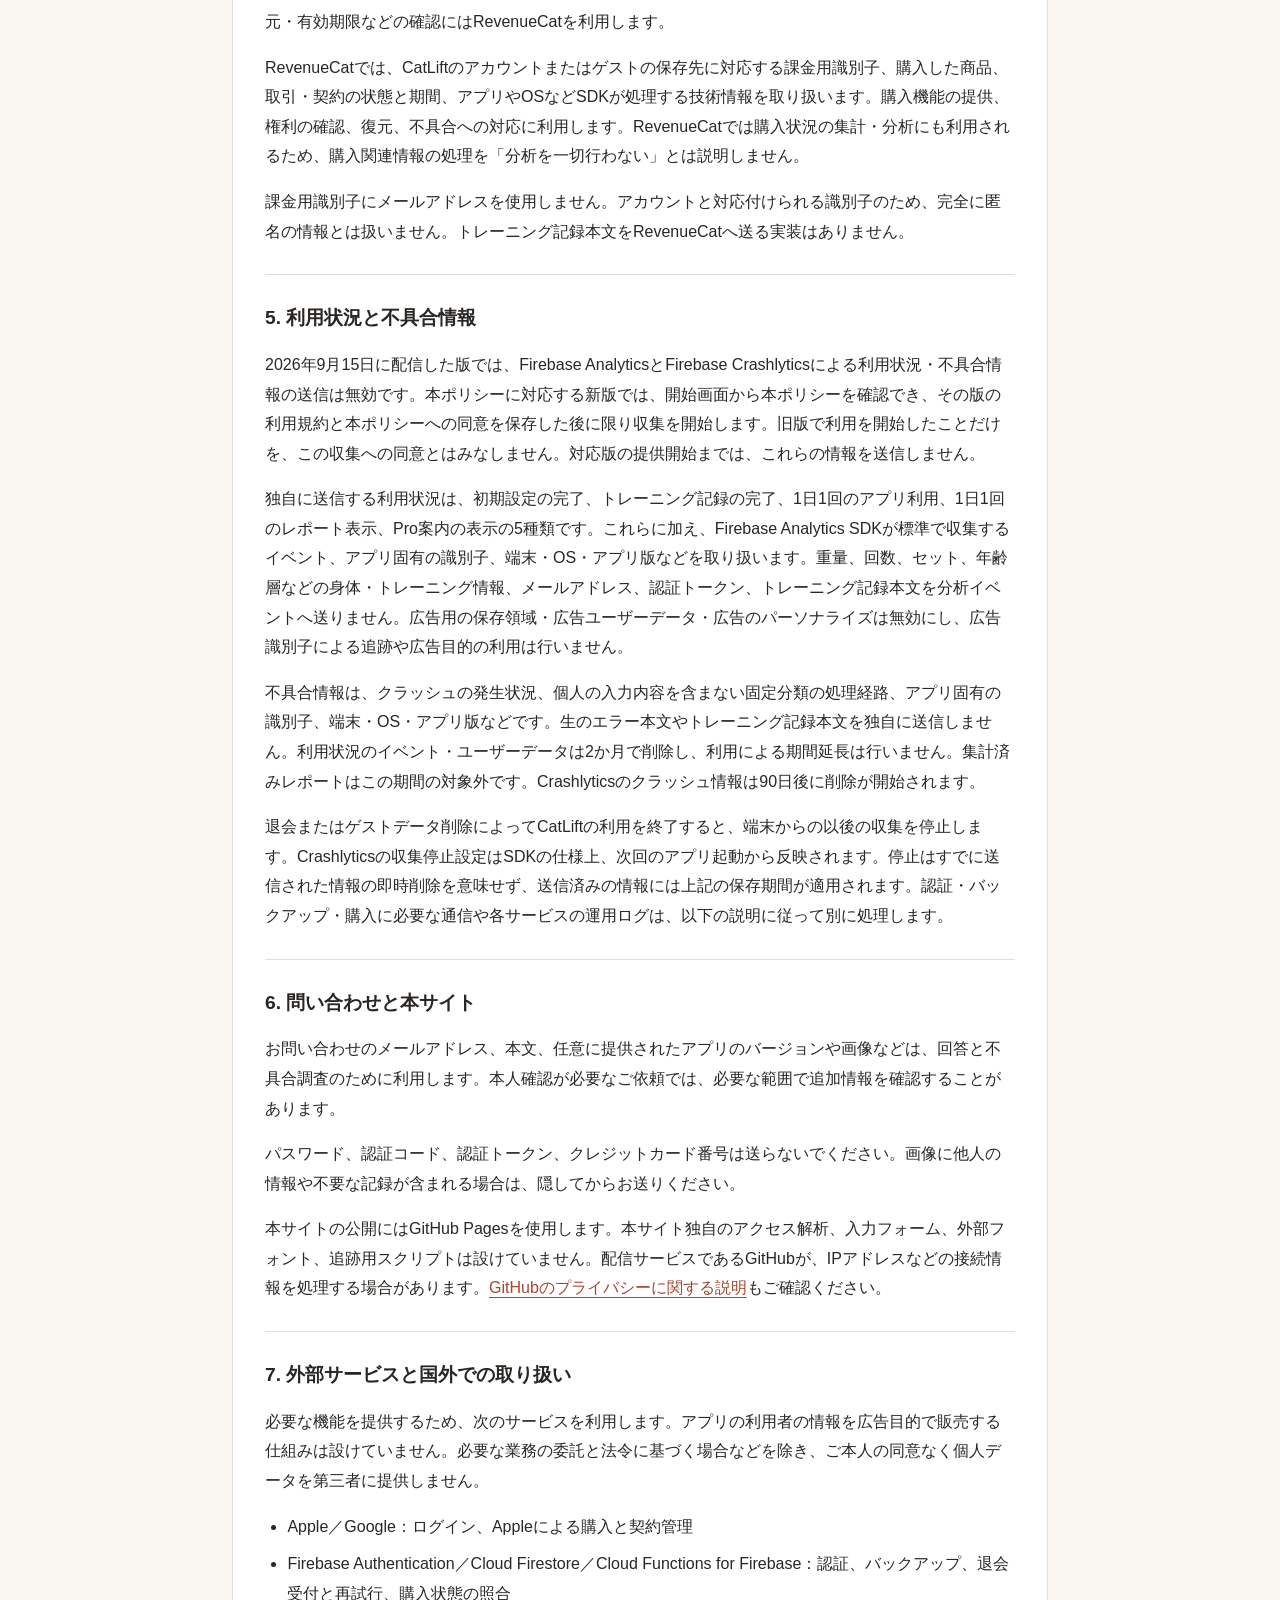
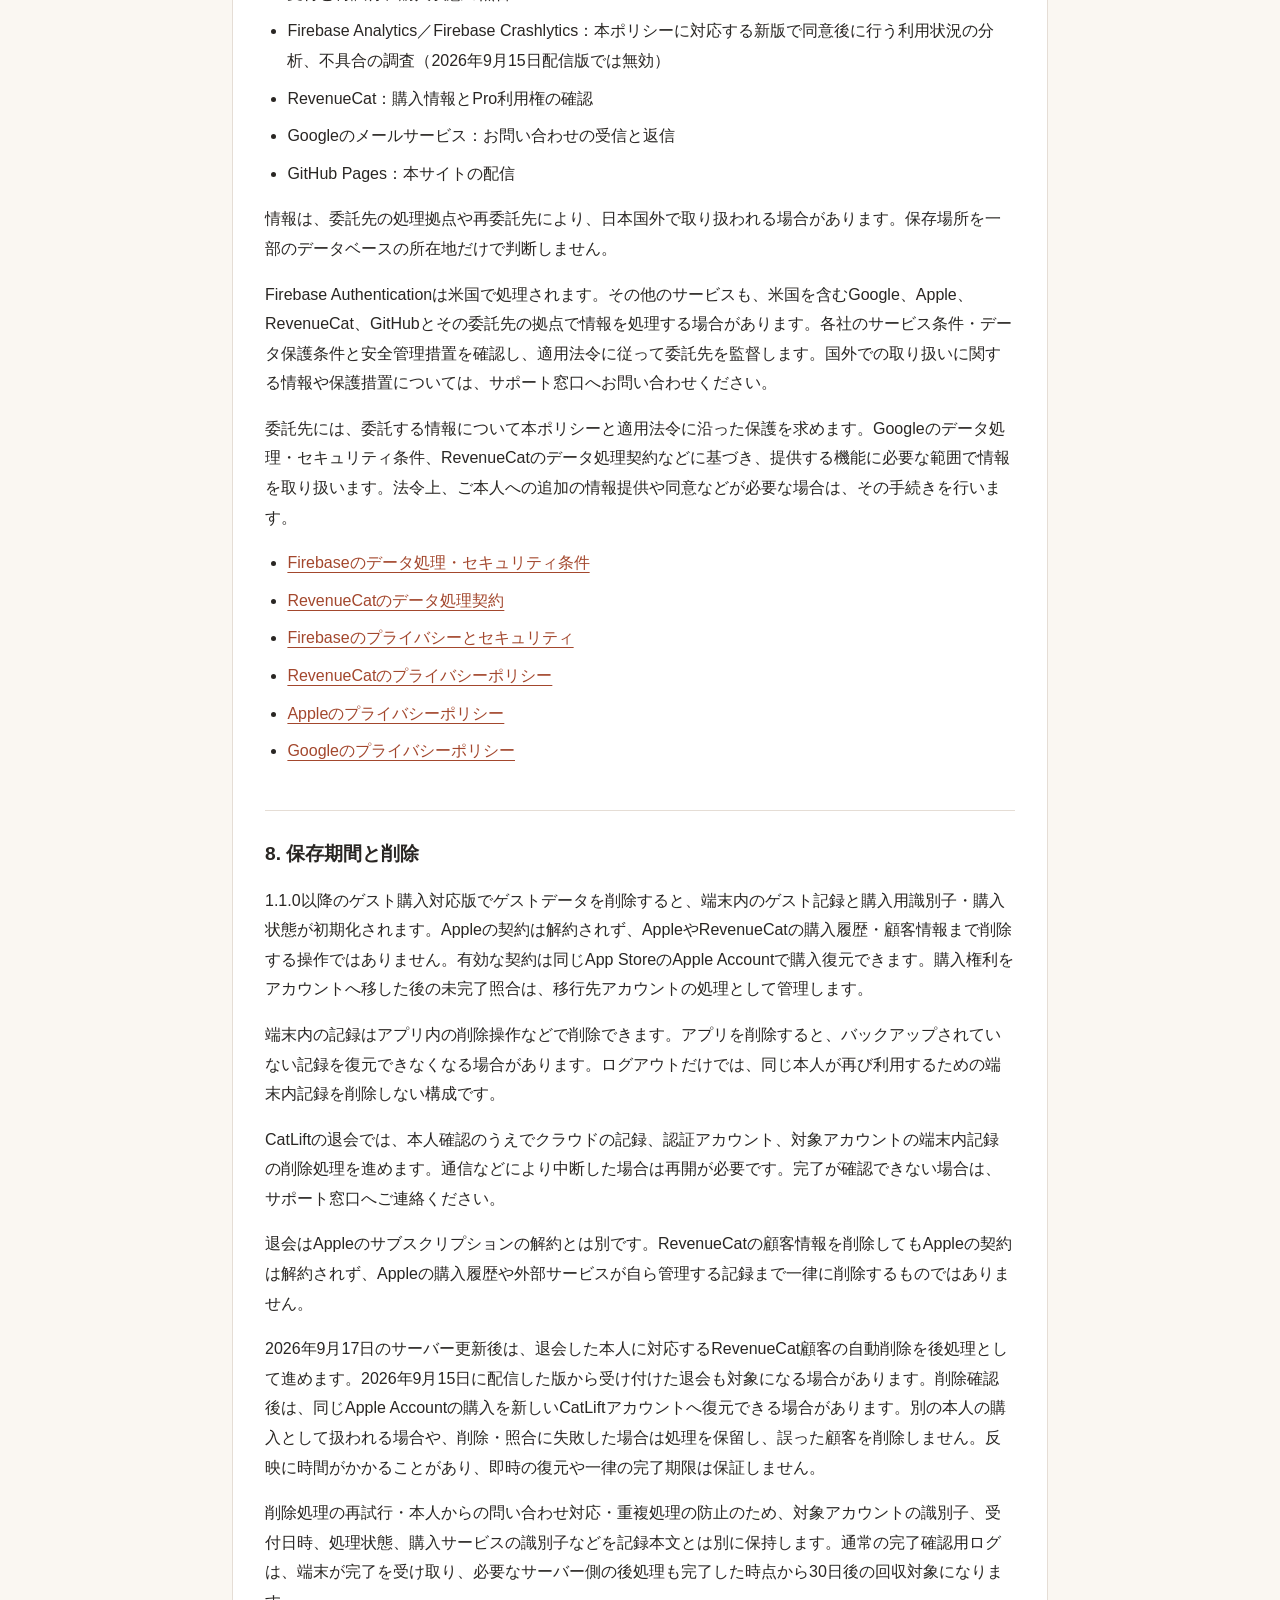
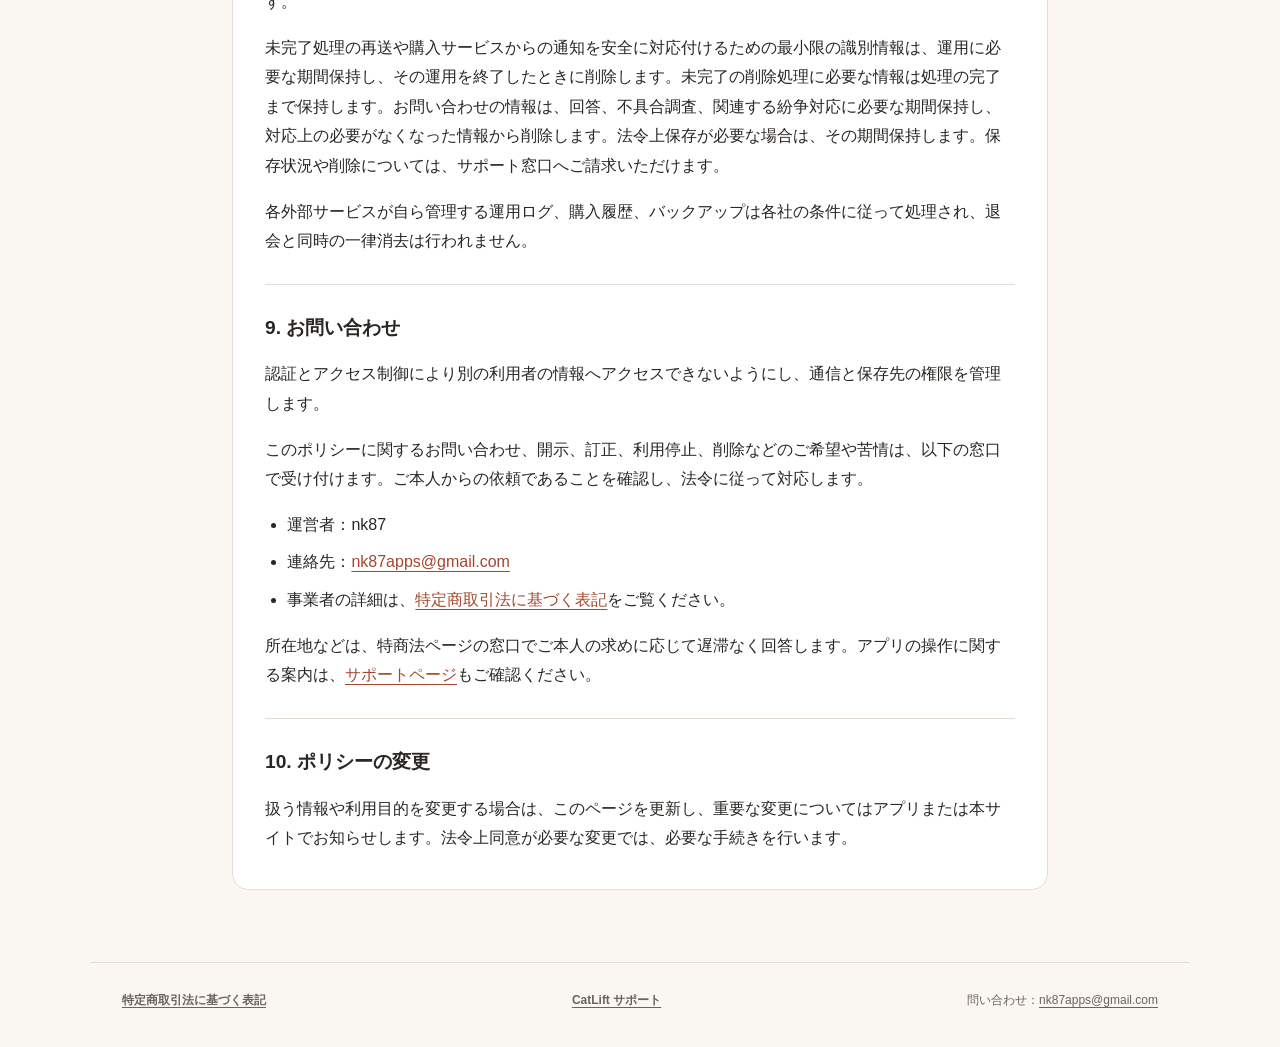
==== commit 59bc707d: "docs: update guest purchase and restore guidance" ====
--- a/privacy/index.html
+++ b/privacy/index.html
@@ -12,7 +12,7 @@
 <a class="skip" href="#main">本文へ移動</a>
 <header class="site-header"><a class="brand" href="../">CatLift<span>猫といっしょに、筋トレ習慣</span></a><nav aria-label="文書"><a href="../terms/">利用規約</a><a href="../privacy/" aria-current="page">プライバシー</a><a href="../support/">サポート</a></nav></header>
 <main id="main">
-<div class="intro"><p class="eyebrow">CATLIFT / DOCUMENTS</p><h1>プライバシーポリシー</h1><p class="lead">CatLiftで扱う情報、その目的、保存と削除について説明します。</p><p class="meta">制定：2026年9月16日／最終更新：2026年9月18日</p></div>
+<div class="intro"><p class="eyebrow">CATLIFT / DOCUMENTS</p><h1>プライバシーポリシー</h1><p class="lead">CatLiftで扱う情報、その目的、保存と削除について説明します。</p><p class="meta">制定：2026年9月16日／最終更新：2026年9月25日</p></div>
 
 
 <article>
@@ -20,11 +20,11 @@
 <p>運営者nk87は、CatLiftアプリ、本サポートサイト、お問い合わせへの対応における情報の取り扱いを、このポリシーに定めます。</p></section>
 <section><h2>2. 端末内に保存する情報</h2><p>トレーニングの種目、使用した器具の重量、回数、セット、実施日時、メニュー、週間目標、猫の設定や成長、初期設定の回答を端末内に保存し、記録・表示・初期メニューの提案に利用します。</p><p>年齢層は初期メニューの提案に使い、バックアップ本文には含めない構成です。進行中のトレーニングと休憩タイマーは端末内にのみ保存します。</p><p>HealthKitのデータ、写真、正確な位置情報、広告識別子を利用する機能は、現在のアプリには含めません。</p></section>
 <section><h2>3. ログインとバックアップ</h2><p>AppleまたはGoogleでログインする場合、ログイン提供元の識別情報、提供されるメールアドレスや表示名、認証に必要な情報をFirebase Authenticationで取り扱います。アカウントの識別、本人確認、アクセス制御に利用します。</p><p>バックアップにはCloud Firestoreを利用します。対象は、完了したトレーニングとセット、保存メニュー、週間目標、猫の設定・成長・週ごとの評価、復元に必要な設定です。記録のバックアップ・復元・重複や別人による更新の防止に使う識別子と更新情報も保存します。</p><p>無料プランでもログインしてバックアップを利用できます。ゲスト利用からログインした際、ログイン先にクラウド記録がなければ、そのアカウントへ端末の記録を引き継ぎ、自動バックアップを開始します。既存のクラウド記録がある場合は、利用する記録を選択し、自動で結合しません。</p><p>バックアップを提供するために記録本文をクラウドへ送ることと、利用状況の分析へ情報を送ることは別の処理です。器具の重量や回数を分析イベントへ送ることはありません。</p></section>
-<section><h2>4. 購入とProの確認</h2><p>購入の支払いはAppleが処理し、運営者がクレジットカード番号を取得することはありません。購入・復元・有効期限などの確認にはRevenueCatを利用します。</p><p>RevenueCatでは、CatLiftのアカウントに対応する課金用識別子、購入した商品、取引・契約の状態と期間、アプリやOSなどSDKが処理する技術情報を取り扱います。購入機能の提供、権利の確認、復元、不具合への対応に利用します。RevenueCatでは購入状況の集計・分析にも利用されるため、購入関連情報の処理を「分析を一切行わない」とは説明しません。</p><p>課金用識別子にメールアドレスを使用しません。アカウントと対応付けられる識別子のため、完全に匿名の情報とは扱いません。トレーニング記録本文をRevenueCatへ送る実装はありません。</p></section>
+<section><h2>4. 購入とProの確認</h2><p>1.0.0ではProの購入・購入復元にCatLiftへのログインが必要です。1.1.0以降のゲスト購入対応版でログインせずに購入・購入復元する場合は、推測困難なゲスト専用の購入用識別子を端末に保存し、RevenueCatへ送信します。購入状態、有効期限、未完了の購入・復元、ログイン時の引き継ぎ状況を端末へ保存して処理の再開に利用します。これらはトレーニング記録のバックアップに含めません。</p><p>購入の支払いはAppleが処理し、運営者がクレジットカード番号を取得することはありません。購入・復元・有効期限などの確認にはRevenueCatを利用します。</p><p>RevenueCatでは、CatLiftのアカウントまたはゲストの保存先に対応する課金用識別子、購入した商品、取引・契約の状態と期間、アプリやOSなどSDKが処理する技術情報を取り扱います。購入機能の提供、権利の確認、復元、不具合への対応に利用します。RevenueCatでは購入状況の集計・分析にも利用されるため、購入関連情報の処理を「分析を一切行わない」とは説明しません。</p><p>課金用識別子にメールアドレスを使用しません。アカウントと対応付けられる識別子のため、完全に匿名の情報とは扱いません。トレーニング記録本文をRevenueCatへ送る実装はありません。</p></section>
 <section><h2>5. 利用状況と不具合情報</h2><p>2026年9月15日に配信した版では、Firebase AnalyticsとFirebase Crashlyticsによる利用状況・不具合情報の送信は無効です。本ポリシーに対応する新版では、開始画面から本ポリシーを確認でき、その版の利用規約と本ポリシーへの同意を保存した後に限り収集を開始します。旧版で利用を開始したことだけを、この収集への同意とはみなしません。対応版の提供開始までは、これらの情報を送信しません。</p><p>独自に送信する利用状況は、初期設定の完了、トレーニング記録の完了、1日1回のアプリ利用、1日1回のレポート表示、Pro案内の表示の5種類です。これらに加え、Firebase Analytics SDKが標準で収集するイベント、アプリ固有の識別子、端末・OS・アプリ版などを取り扱います。重量、回数、セット、年齢層などの身体・トレーニング情報、メールアドレス、認証トークン、トレーニング記録本文を分析イベントへ送りません。広告用の保存領域・広告ユーザーデータ・広告のパーソナライズは無効にし、広告識別子による追跡や広告目的の利用は行いません。</p><p>不具合情報は、クラッシュの発生状況、個人の入力内容を含まない固定分類の処理経路、アプリ固有の識別子、端末・OS・アプリ版などです。生のエラー本文やトレーニング記録本文を独自に送信しません。利用状況のイベント・ユーザーデータは2か月で削除し、利用による期間延長は行いません。集計済みレポートはこの期間の対象外です。Crashlyticsのクラッシュ情報は90日後に削除が開始されます。</p><p>退会またはゲストデータ削除によってCatLiftの利用を終了すると、端末からの以後の収集を停止します。Crashlyticsの収集停止設定はSDKの仕様上、次回のアプリ起動から反映されます。停止はすでに送信された情報の即時削除を意味せず、送信済みの情報には上記の保存期間が適用されます。認証・バックアップ・購入に必要な通信や各サービスの運用ログは、以下の説明に従って別に処理します。</p></section>
 <section><h2>6. 問い合わせと本サイト</h2><p>お問い合わせのメールアドレス、本文、任意に提供されたアプリのバージョンや画像などは、回答と不具合調査のために利用します。本人確認が必要なご依頼では、必要な範囲で追加情報を確認することがあります。</p><p>パスワード、認証コード、認証トークン、クレジットカード番号は送らないでください。画像に他人の情報や不要な記録が含まれる場合は、隠してからお送りください。</p><p>本サイトの公開にはGitHub Pagesを使用します。本サイト独自のアクセス解析、入力フォーム、外部フォント、追跡用スクリプトは設けていません。配信サービスであるGitHubが、IPアドレスなどの接続情報を処理する場合があります。<a href="https://docs.github.com/en/site-policy/privacy-policies/github-general-privacy-statement">GitHubのプライバシーに関する説明</a>もご確認ください。</p></section>
 <section><h2>7. 外部サービスと国外での取り扱い</h2><p>必要な機能を提供するため、次のサービスを利用します。アプリの利用者の情報を広告目的で販売する仕組みは設けていません。必要な業務の委託と法令に基づく場合などを除き、ご本人の同意なく個人データを第三者に提供しません。</p><ul><li>Apple／Google：ログイン、Appleによる購入と契約管理</li><li>Firebase Authentication／Cloud Firestore／Cloud Functions for Firebase：認証、バックアップ、退会受付と再試行、購入状態の照合</li><li>Firebase Analytics／Firebase Crashlytics：本ポリシーに対応する新版で同意後に行う利用状況の分析、不具合の調査（2026年9月15日配信版では無効）</li><li>RevenueCat：購入情報とPro利用権の確認</li><li>Googleのメールサービス：お問い合わせの受信と返信</li><li>GitHub Pages：本サイトの配信</li></ul><p>情報は、委託先の処理拠点や再委託先により、日本国外で取り扱われる場合があります。保存場所を一部のデータベースの所在地だけで判断しません。</p><p>Firebase Authenticationは米国で処理されます。その他のサービスも、米国を含むGoogle、Apple、RevenueCat、GitHubとその委託先の拠点で情報を処理する場合があります。各社のサービス条件・データ保護条件と安全管理措置を確認し、適用法令に従って委託先を監督します。国外での取り扱いに関する情報や保護措置については、サポート窓口へお問い合わせください。</p><p>委託先には、委託する情報について本ポリシーと適用法令に沿った保護を求めます。Googleのデータ処理・セキュリティ条件、RevenueCatのデータ処理契約などに基づき、提供する機能に必要な範囲で情報を取り扱います。法令上、ご本人への追加の情報提供や同意などが必要な場合は、その手続きを行います。</p><ul><li><a href="https://firebase.google.com/terms/data-processing-terms">Firebaseのデータ処理・セキュリティ条件</a></li><li><a href="https://www.revenuecat.com/dpa">RevenueCatのデータ処理契約</a></li><li><a href="https://firebase.google.com/support/privacy">Firebaseのプライバシーとセキュリティ</a></li><li><a href="https://www.revenuecat.com/privacy">RevenueCatのプライバシーポリシー</a></li><li><a href="https://www.apple.com/legal/privacy/">Appleのプライバシーポリシー</a></li><li><a href="https://policies.google.com/privacy">Googleのプライバシーポリシー</a></li></ul></section>
-<section><h2>8. 保存期間と削除</h2><p>端末内の記録はアプリ内の削除操作などで削除できます。アプリを削除すると、バックアップされていない記録を復元できなくなる場合があります。ログアウトだけでは、同じ本人が再び利用するための端末内記録を削除しない構成です。</p><p>CatLiftの退会では、本人確認のうえでクラウドの記録、認証アカウント、対象アカウントの端末内記録の削除処理を進めます。通信などにより中断した場合は再開が必要です。完了が確認できない場合は、サポート窓口へご連絡ください。</p><p>退会はAppleのサブスクリプションの解約とは別です。RevenueCatの顧客情報を削除してもAppleの契約は解約されず、Appleの購入履歴や外部サービスが自ら管理する記録まで一律に削除するものではありません。</p><p>2026年9月17日のサーバー更新後は、退会した本人に対応するRevenueCat顧客の自動削除を後処理として進めます。2026年9月15日に配信した版から受け付けた退会も対象になる場合があります。削除確認後は、同じApple Accountの購入を新しいCatLiftアカウントへ復元できる場合があります。別の本人の購入として扱われる場合や、削除・照合に失敗した場合は処理を保留し、誤った顧客を削除しません。反映に時間がかかることがあり、即時の復元や一律の完了期限は保証しません。</p><p>削除処理の再試行・本人からの問い合わせ対応・重複処理の防止のため、対象アカウントの識別子、受付日時、処理状態、購入サービスの識別子などを記録本文とは別に保持します。通常の完了確認用ログは、端末が完了を受け取り、必要なサーバー側の後処理も完了した時点から30日後の回収対象になります。</p><p>未完了処理の再送や購入サービスからの通知を安全に対応付けるための最小限の識別情報は、運用に必要な期間保持し、その運用を終了したときに削除します。未完了の削除処理に必要な情報は処理の完了まで保持します。お問い合わせの情報は、回答、不具合調査、関連する紛争対応に必要な期間保持し、対応上の必要がなくなった情報から削除します。法令上保存が必要な場合は、その期間保持します。保存状況や削除については、サポート窓口へご請求いただけます。</p><p>各外部サービスが自ら管理する運用ログ、購入履歴、バックアップは各社の条件に従って処理され、退会と同時の一律消去は行われません。</p></section>
+<section><h2>8. 保存期間と削除</h2><p>1.1.0以降のゲスト購入対応版でゲストデータを削除すると、端末内のゲスト記録と購入用識別子・購入状態が初期化されます。Appleの契約は解約されず、AppleやRevenueCatの購入履歴・顧客情報まで削除する操作ではありません。有効な契約は同じApp StoreのApple Accountで購入復元できます。購入権利をアカウントへ移した後の未完了照合は、移行先アカウントの処理として管理します。</p><p>端末内の記録はアプリ内の削除操作などで削除できます。アプリを削除すると、バックアップされていない記録を復元できなくなる場合があります。ログアウトだけでは、同じ本人が再び利用するための端末内記録を削除しない構成です。</p><p>CatLiftの退会では、本人確認のうえでクラウドの記録、認証アカウント、対象アカウントの端末内記録の削除処理を進めます。通信などにより中断した場合は再開が必要です。完了が確認できない場合は、サポート窓口へご連絡ください。</p><p>退会はAppleのサブスクリプションの解約とは別です。RevenueCatの顧客情報を削除してもAppleの契約は解約されず、Appleの購入履歴や外部サービスが自ら管理する記録まで一律に削除するものではありません。</p><p>2026年9月17日のサーバー更新後は、退会した本人に対応するRevenueCat顧客の自動削除を後処理として進めます。2026年9月15日に配信した版から受け付けた退会も対象になる場合があります。削除確認後は、同じApple Accountの購入を新しいCatLiftアカウントへ復元できる場合があります。別の本人の購入として扱われる場合や、削除・照合に失敗した場合は処理を保留し、誤った顧客を削除しません。反映に時間がかかることがあり、即時の復元や一律の完了期限は保証しません。</p><p>削除処理の再試行・本人からの問い合わせ対応・重複処理の防止のため、対象アカウントの識別子、受付日時、処理状態、購入サービスの識別子などを記録本文とは別に保持します。通常の完了確認用ログは、端末が完了を受け取り、必要なサーバー側の後処理も完了した時点から30日後の回収対象になります。</p><p>未完了処理の再送や購入サービスからの通知を安全に対応付けるための最小限の識別情報は、運用に必要な期間保持し、その運用を終了したときに削除します。未完了の削除処理に必要な情報は処理の完了まで保持します。お問い合わせの情報は、回答、不具合調査、関連する紛争対応に必要な期間保持し、対応上の必要がなくなった情報から削除します。法令上保存が必要な場合は、その期間保持します。保存状況や削除については、サポート窓口へご請求いただけます。</p><p>各外部サービスが自ら管理する運用ログ、購入履歴、バックアップは各社の条件に従って処理され、退会と同時の一律消去は行われません。</p></section>
 <section id="contact"><h2>9. お問い合わせ</h2>
 <p>認証とアクセス制御により別の利用者の情報へアクセスできないようにし、通信と保存先の権限を管理します。</p>
 <p>このポリシーに関するお問い合わせ、開示、訂正、利用停止、削除などのご希望や苦情は、以下の窓口で受け付けます。ご本人からの依頼であることを確認し、法令に従って対応します。</p>
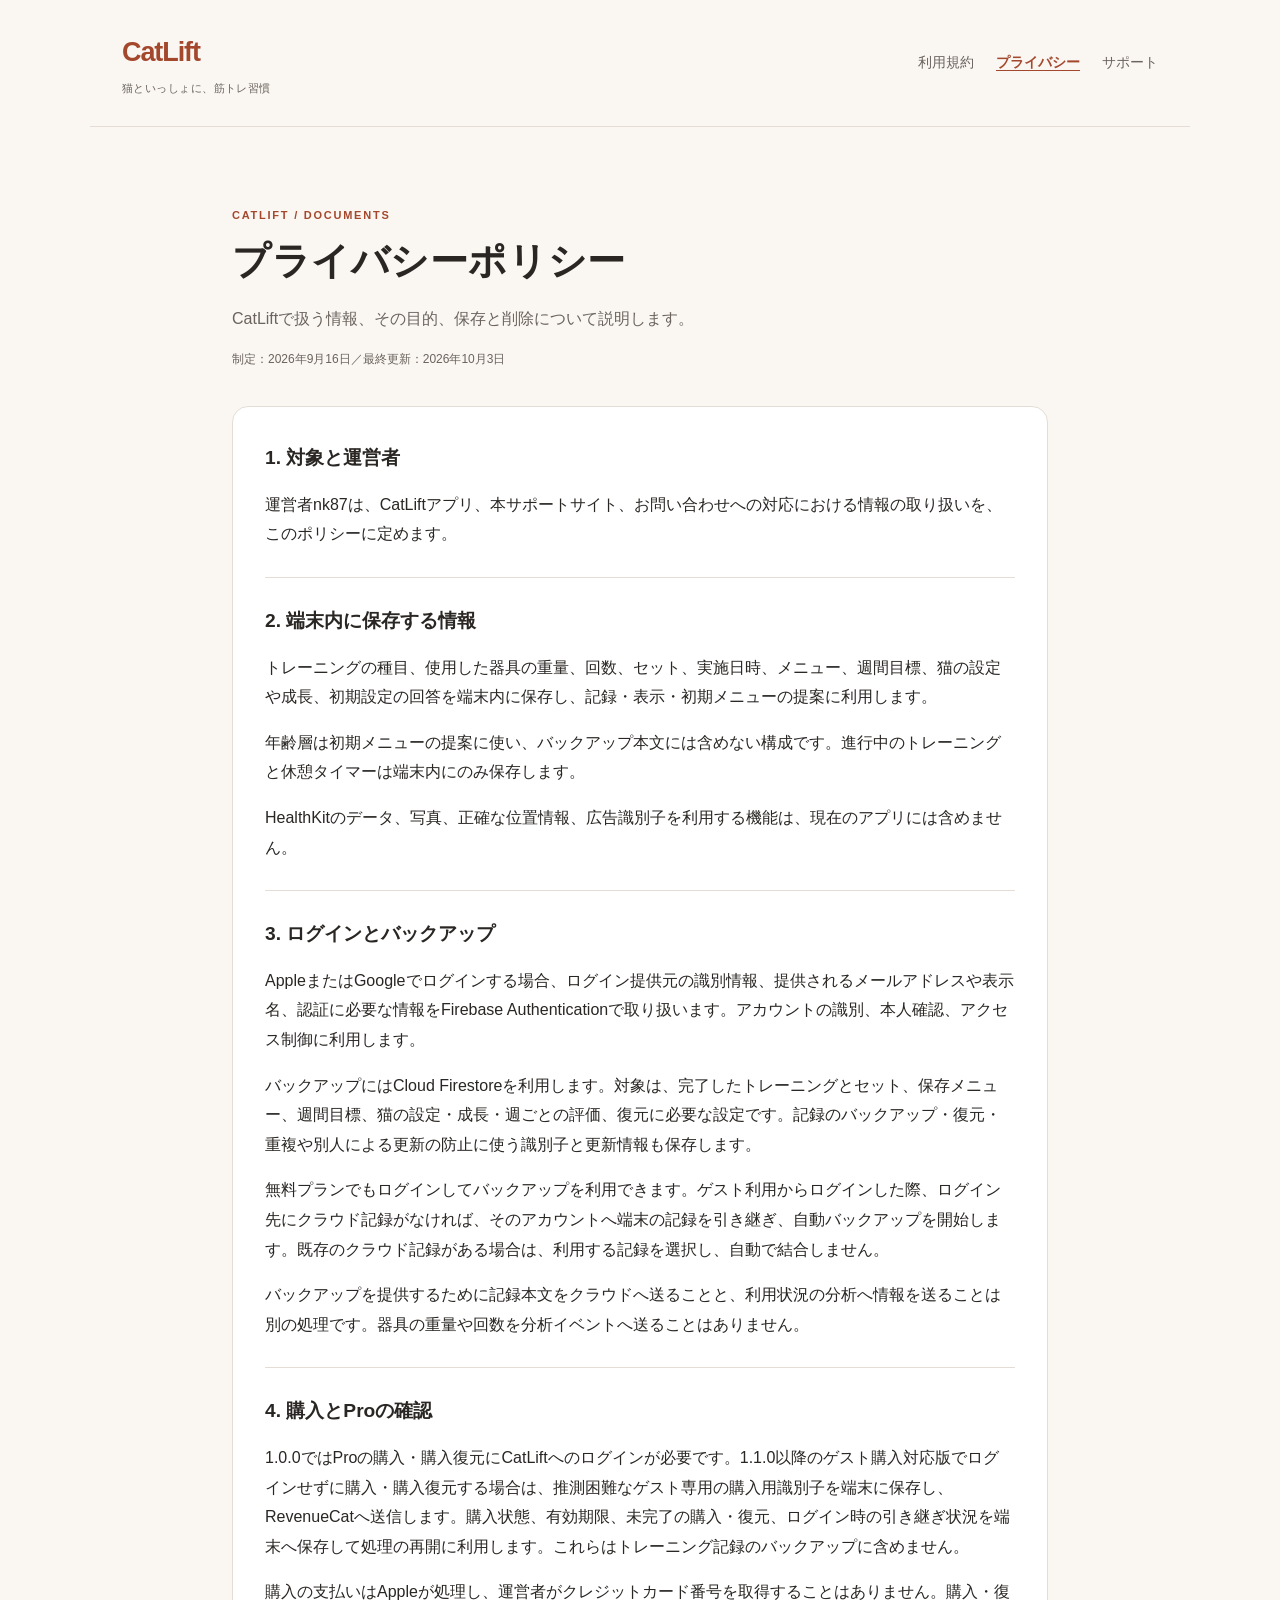
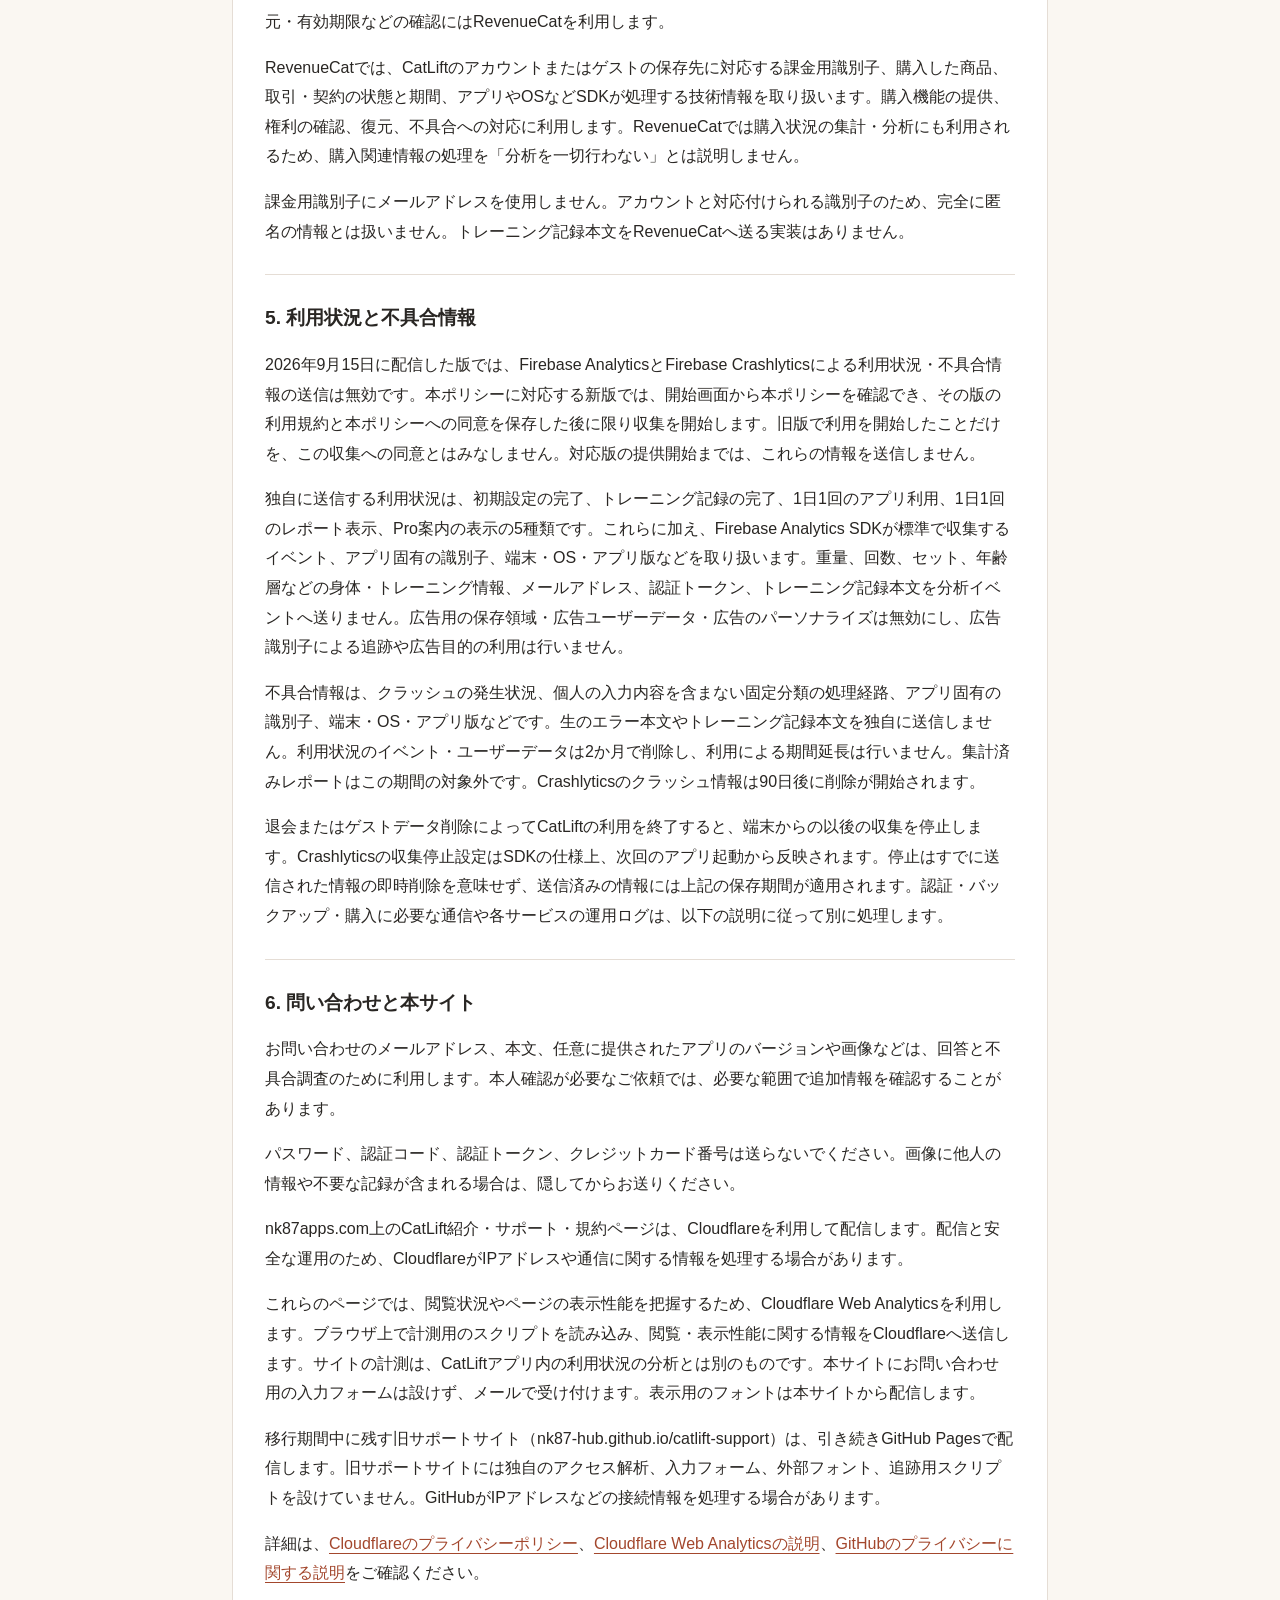
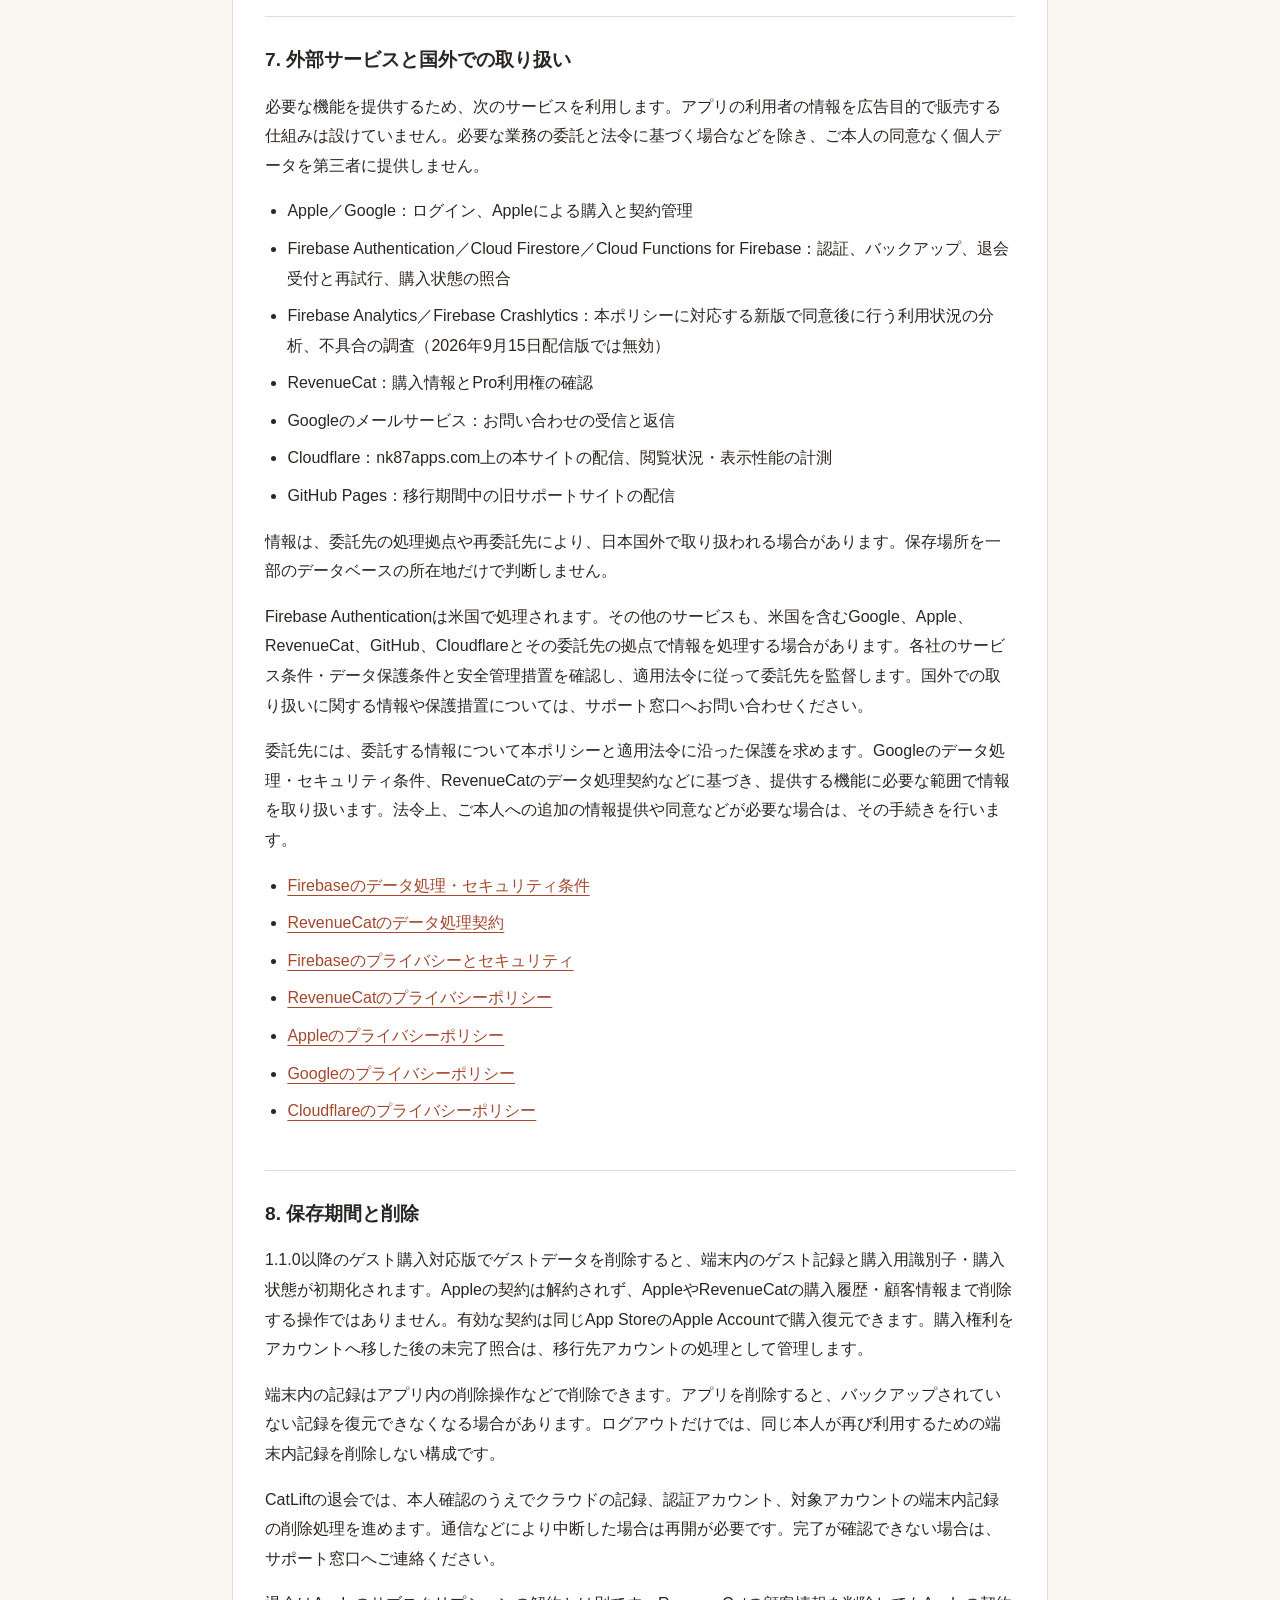
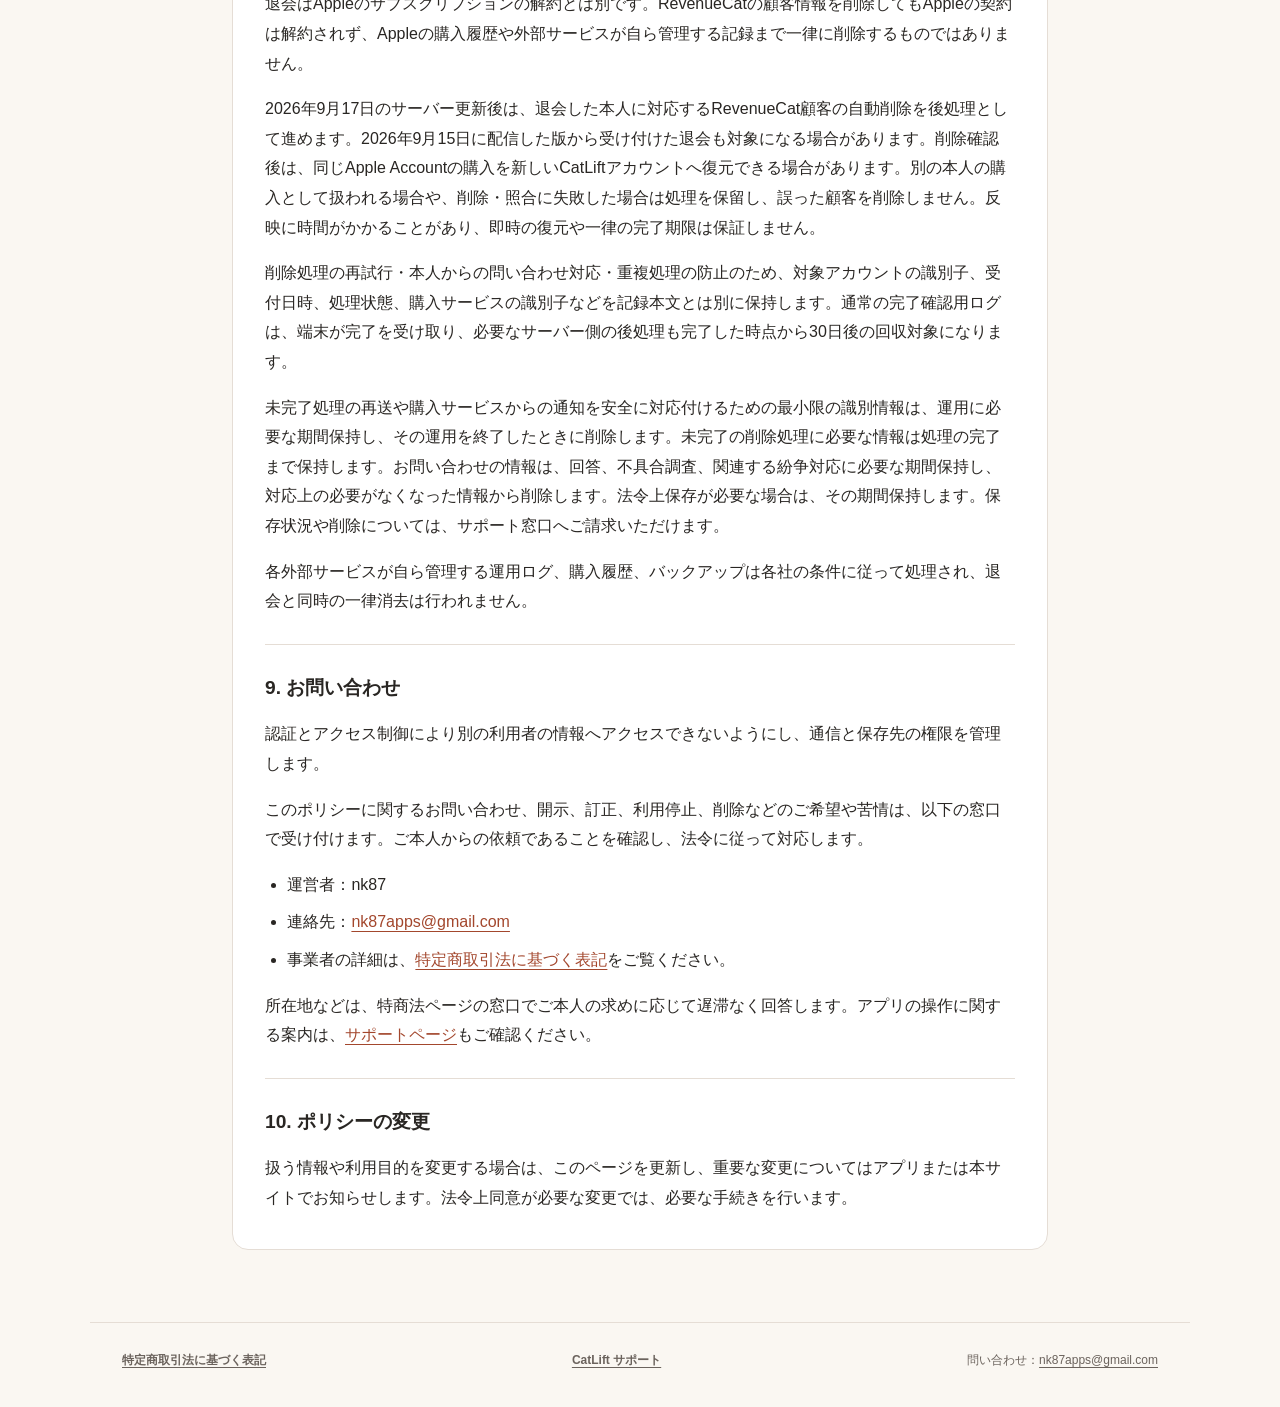
==== commit 9ae1fb47: "docs: 特商法の表記とプライバシーの配信説明を更新" ====
--- a/privacy/index.html
+++ b/privacy/index.html
@@ -12,7 +12,7 @@
 <a class="skip" href="#main">本文へ移動</a>
 <header class="site-header"><a class="brand" href="../">CatLift<span>猫といっしょに、筋トレ習慣</span></a><nav aria-label="文書"><a href="../terms/">利用規約</a><a href="../privacy/" aria-current="page">プライバシー</a><a href="../support/">サポート</a></nav></header>
 <main id="main">
-<div class="intro"><p class="eyebrow">CATLIFT / DOCUMENTS</p><h1>プライバシーポリシー</h1><p class="lead">CatLiftで扱う情報、その目的、保存と削除について説明します。</p><p class="meta">制定：2026年9月16日／最終更新：2026年9月25日</p></div>
+<div class="intro"><p class="eyebrow">CATLIFT / DOCUMENTS</p><h1>プライバシーポリシー</h1><p class="lead">CatLiftで扱う情報、その目的、保存と削除について説明します。</p><p class="meta">制定：2026年9月16日／最終更新：2026年10月3日</p></div>
 
 
 <article>
@@ -22,8 +22,8 @@
 <section><h2>3. ログインとバックアップ</h2><p>AppleまたはGoogleでログインする場合、ログイン提供元の識別情報、提供されるメールアドレスや表示名、認証に必要な情報をFirebase Authenticationで取り扱います。アカウントの識別、本人確認、アクセス制御に利用します。</p><p>バックアップにはCloud Firestoreを利用します。対象は、完了したトレーニングとセット、保存メニュー、週間目標、猫の設定・成長・週ごとの評価、復元に必要な設定です。記録のバックアップ・復元・重複や別人による更新の防止に使う識別子と更新情報も保存します。</p><p>無料プランでもログインしてバックアップを利用できます。ゲスト利用からログインした際、ログイン先にクラウド記録がなければ、そのアカウントへ端末の記録を引き継ぎ、自動バックアップを開始します。既存のクラウド記録がある場合は、利用する記録を選択し、自動で結合しません。</p><p>バックアップを提供するために記録本文をクラウドへ送ることと、利用状況の分析へ情報を送ることは別の処理です。器具の重量や回数を分析イベントへ送ることはありません。</p></section>
 <section><h2>4. 購入とProの確認</h2><p>1.0.0ではProの購入・購入復元にCatLiftへのログインが必要です。1.1.0以降のゲスト購入対応版でログインせずに購入・購入復元する場合は、推測困難なゲスト専用の購入用識別子を端末に保存し、RevenueCatへ送信します。購入状態、有効期限、未完了の購入・復元、ログイン時の引き継ぎ状況を端末へ保存して処理の再開に利用します。これらはトレーニング記録のバックアップに含めません。</p><p>購入の支払いはAppleが処理し、運営者がクレジットカード番号を取得することはありません。購入・復元・有効期限などの確認にはRevenueCatを利用します。</p><p>RevenueCatでは、CatLiftのアカウントまたはゲストの保存先に対応する課金用識別子、購入した商品、取引・契約の状態と期間、アプリやOSなどSDKが処理する技術情報を取り扱います。購入機能の提供、権利の確認、復元、不具合への対応に利用します。RevenueCatでは購入状況の集計・分析にも利用されるため、購入関連情報の処理を「分析を一切行わない」とは説明しません。</p><p>課金用識別子にメールアドレスを使用しません。アカウントと対応付けられる識別子のため、完全に匿名の情報とは扱いません。トレーニング記録本文をRevenueCatへ送る実装はありません。</p></section>
 <section><h2>5. 利用状況と不具合情報</h2><p>2026年9月15日に配信した版では、Firebase AnalyticsとFirebase Crashlyticsによる利用状況・不具合情報の送信は無効です。本ポリシーに対応する新版では、開始画面から本ポリシーを確認でき、その版の利用規約と本ポリシーへの同意を保存した後に限り収集を開始します。旧版で利用を開始したことだけを、この収集への同意とはみなしません。対応版の提供開始までは、これらの情報を送信しません。</p><p>独自に送信する利用状況は、初期設定の完了、トレーニング記録の完了、1日1回のアプリ利用、1日1回のレポート表示、Pro案内の表示の5種類です。これらに加え、Firebase Analytics SDKが標準で収集するイベント、アプリ固有の識別子、端末・OS・アプリ版などを取り扱います。重量、回数、セット、年齢層などの身体・トレーニング情報、メールアドレス、認証トークン、トレーニング記録本文を分析イベントへ送りません。広告用の保存領域・広告ユーザーデータ・広告のパーソナライズは無効にし、広告識別子による追跡や広告目的の利用は行いません。</p><p>不具合情報は、クラッシュの発生状況、個人の入力内容を含まない固定分類の処理経路、アプリ固有の識別子、端末・OS・アプリ版などです。生のエラー本文やトレーニング記録本文を独自に送信しません。利用状況のイベント・ユーザーデータは2か月で削除し、利用による期間延長は行いません。集計済みレポートはこの期間の対象外です。Crashlyticsのクラッシュ情報は90日後に削除が開始されます。</p><p>退会またはゲストデータ削除によってCatLiftの利用を終了すると、端末からの以後の収集を停止します。Crashlyticsの収集停止設定はSDKの仕様上、次回のアプリ起動から反映されます。停止はすでに送信された情報の即時削除を意味せず、送信済みの情報には上記の保存期間が適用されます。認証・バックアップ・購入に必要な通信や各サービスの運用ログは、以下の説明に従って別に処理します。</p></section>
-<section><h2>6. 問い合わせと本サイト</h2><p>お問い合わせのメールアドレス、本文、任意に提供されたアプリのバージョンや画像などは、回答と不具合調査のために利用します。本人確認が必要なご依頼では、必要な範囲で追加情報を確認することがあります。</p><p>パスワード、認証コード、認証トークン、クレジットカード番号は送らないでください。画像に他人の情報や不要な記録が含まれる場合は、隠してからお送りください。</p><p>本サイトの公開にはGitHub Pagesを使用します。本サイト独自のアクセス解析、入力フォーム、外部フォント、追跡用スクリプトは設けていません。配信サービスであるGitHubが、IPアドレスなどの接続情報を処理する場合があります。<a href="https://docs.github.com/en/site-policy/privacy-policies/github-general-privacy-statement">GitHubのプライバシーに関する説明</a>もご確認ください。</p></section>
-<section><h2>7. 外部サービスと国外での取り扱い</h2><p>必要な機能を提供するため、次のサービスを利用します。アプリの利用者の情報を広告目的で販売する仕組みは設けていません。必要な業務の委託と法令に基づく場合などを除き、ご本人の同意なく個人データを第三者に提供しません。</p><ul><li>Apple／Google：ログイン、Appleによる購入と契約管理</li><li>Firebase Authentication／Cloud Firestore／Cloud Functions for Firebase：認証、バックアップ、退会受付と再試行、購入状態の照合</li><li>Firebase Analytics／Firebase Crashlytics：本ポリシーに対応する新版で同意後に行う利用状況の分析、不具合の調査（2026年9月15日配信版では無効）</li><li>RevenueCat：購入情報とPro利用権の確認</li><li>Googleのメールサービス：お問い合わせの受信と返信</li><li>GitHub Pages：本サイトの配信</li></ul><p>情報は、委託先の処理拠点や再委託先により、日本国外で取り扱われる場合があります。保存場所を一部のデータベースの所在地だけで判断しません。</p><p>Firebase Authenticationは米国で処理されます。その他のサービスも、米国を含むGoogle、Apple、RevenueCat、GitHubとその委託先の拠点で情報を処理する場合があります。各社のサービス条件・データ保護条件と安全管理措置を確認し、適用法令に従って委託先を監督します。国外での取り扱いに関する情報や保護措置については、サポート窓口へお問い合わせください。</p><p>委託先には、委託する情報について本ポリシーと適用法令に沿った保護を求めます。Googleのデータ処理・セキュリティ条件、RevenueCatのデータ処理契約などに基づき、提供する機能に必要な範囲で情報を取り扱います。法令上、ご本人への追加の情報提供や同意などが必要な場合は、その手続きを行います。</p><ul><li><a href="https://firebase.google.com/terms/data-processing-terms">Firebaseのデータ処理・セキュリティ条件</a></li><li><a href="https://www.revenuecat.com/dpa">RevenueCatのデータ処理契約</a></li><li><a href="https://firebase.google.com/support/privacy">Firebaseのプライバシーとセキュリティ</a></li><li><a href="https://www.revenuecat.com/privacy">RevenueCatのプライバシーポリシー</a></li><li><a href="https://www.apple.com/legal/privacy/">Appleのプライバシーポリシー</a></li><li><a href="https://policies.google.com/privacy">Googleのプライバシーポリシー</a></li></ul></section>
+<section><h2>6. 問い合わせと本サイト</h2><p>お問い合わせのメールアドレス、本文、任意に提供されたアプリのバージョンや画像などは、回答と不具合調査のために利用します。本人確認が必要なご依頼では、必要な範囲で追加情報を確認することがあります。</p><p>パスワード、認証コード、認証トークン、クレジットカード番号は送らないでください。画像に他人の情報や不要な記録が含まれる場合は、隠してからお送りください。</p><p>nk87apps.com上のCatLift紹介・サポート・規約ページは、Cloudflareを利用して配信します。配信と安全な運用のため、CloudflareがIPアドレスや通信に関する情報を処理する場合があります。</p><p>これらのページでは、閲覧状況やページの表示性能を把握するため、Cloudflare Web Analyticsを利用します。ブラウザ上で計測用のスクリプトを読み込み、閲覧・表示性能に関する情報をCloudflareへ送信します。サイトの計測は、CatLiftアプリ内の利用状況の分析とは別のものです。本サイトにお問い合わせ用の入力フォームは設けず、メールで受け付けます。表示用のフォントは本サイトから配信します。</p><p>移行期間中に残す旧サポートサイト（nk87-hub.github.io/catlift-support）は、引き続きGitHub Pagesで配信します。旧サポートサイトには独自のアクセス解析、入力フォーム、外部フォント、追跡用スクリプトを設けていません。GitHubがIPアドレスなどの接続情報を処理する場合があります。</p><p>詳細は、<a href="https://www.cloudflare.com/privacypolicy/">Cloudflareのプライバシーポリシー</a>、<a href="https://developers.cloudflare.com/web-analytics/about/">Cloudflare Web Analyticsの説明</a>、<a href="https://docs.github.com/en/site-policy/privacy-policies/github-general-privacy-statement">GitHubのプライバシーに関する説明</a>をご確認ください。</p></section>
+<section><h2>7. 外部サービスと国外での取り扱い</h2><p>必要な機能を提供するため、次のサービスを利用します。アプリの利用者の情報を広告目的で販売する仕組みは設けていません。必要な業務の委託と法令に基づく場合などを除き、ご本人の同意なく個人データを第三者に提供しません。</p><ul><li>Apple／Google：ログイン、Appleによる購入と契約管理</li><li>Firebase Authentication／Cloud Firestore／Cloud Functions for Firebase：認証、バックアップ、退会受付と再試行、購入状態の照合</li><li>Firebase Analytics／Firebase Crashlytics：本ポリシーに対応する新版で同意後に行う利用状況の分析、不具合の調査（2026年9月15日配信版では無効）</li><li>RevenueCat：購入情報とPro利用権の確認</li><li>Googleのメールサービス：お問い合わせの受信と返信</li><li>Cloudflare：nk87apps.com上の本サイトの配信、閲覧状況・表示性能の計測</li><li>GitHub Pages：移行期間中の旧サポートサイトの配信</li></ul><p>情報は、委託先の処理拠点や再委託先により、日本国外で取り扱われる場合があります。保存場所を一部のデータベースの所在地だけで判断しません。</p><p>Firebase Authenticationは米国で処理されます。その他のサービスも、米国を含むGoogle、Apple、RevenueCat、GitHub、Cloudflareとその委託先の拠点で情報を処理する場合があります。各社のサービス条件・データ保護条件と安全管理措置を確認し、適用法令に従って委託先を監督します。国外での取り扱いに関する情報や保護措置については、サポート窓口へお問い合わせください。</p><p>委託先には、委託する情報について本ポリシーと適用法令に沿った保護を求めます。Googleのデータ処理・セキュリティ条件、RevenueCatのデータ処理契約などに基づき、提供する機能に必要な範囲で情報を取り扱います。法令上、ご本人への追加の情報提供や同意などが必要な場合は、その手続きを行います。</p><ul><li><a href="https://firebase.google.com/terms/data-processing-terms">Firebaseのデータ処理・セキュリティ条件</a></li><li><a href="https://www.revenuecat.com/dpa">RevenueCatのデータ処理契約</a></li><li><a href="https://firebase.google.com/support/privacy">Firebaseのプライバシーとセキュリティ</a></li><li><a href="https://www.revenuecat.com/privacy">RevenueCatのプライバシーポリシー</a></li><li><a href="https://www.apple.com/legal/privacy/">Appleのプライバシーポリシー</a></li><li><a href="https://policies.google.com/privacy">Googleのプライバシーポリシー</a></li><li><a href="https://www.cloudflare.com/privacypolicy/">Cloudflareのプライバシーポリシー</a></li></ul></section>
 <section><h2>8. 保存期間と削除</h2><p>1.1.0以降のゲスト購入対応版でゲストデータを削除すると、端末内のゲスト記録と購入用識別子・購入状態が初期化されます。Appleの契約は解約されず、AppleやRevenueCatの購入履歴・顧客情報まで削除する操作ではありません。有効な契約は同じApp StoreのApple Accountで購入復元できます。購入権利をアカウントへ移した後の未完了照合は、移行先アカウントの処理として管理します。</p><p>端末内の記録はアプリ内の削除操作などで削除できます。アプリを削除すると、バックアップされていない記録を復元できなくなる場合があります。ログアウトだけでは、同じ本人が再び利用するための端末内記録を削除しない構成です。</p><p>CatLiftの退会では、本人確認のうえでクラウドの記録、認証アカウント、対象アカウントの端末内記録の削除処理を進めます。通信などにより中断した場合は再開が必要です。完了が確認できない場合は、サポート窓口へご連絡ください。</p><p>退会はAppleのサブスクリプションの解約とは別です。RevenueCatの顧客情報を削除してもAppleの契約は解約されず、Appleの購入履歴や外部サービスが自ら管理する記録まで一律に削除するものではありません。</p><p>2026年9月17日のサーバー更新後は、退会した本人に対応するRevenueCat顧客の自動削除を後処理として進めます。2026年9月15日に配信した版から受け付けた退会も対象になる場合があります。削除確認後は、同じApple Accountの購入を新しいCatLiftアカウントへ復元できる場合があります。別の本人の購入として扱われる場合や、削除・照合に失敗した場合は処理を保留し、誤った顧客を削除しません。反映に時間がかかることがあり、即時の復元や一律の完了期限は保証しません。</p><p>削除処理の再試行・本人からの問い合わせ対応・重複処理の防止のため、対象アカウントの識別子、受付日時、処理状態、購入サービスの識別子などを記録本文とは別に保持します。通常の完了確認用ログは、端末が完了を受け取り、必要なサーバー側の後処理も完了した時点から30日後の回収対象になります。</p><p>未完了処理の再送や購入サービスからの通知を安全に対応付けるための最小限の識別情報は、運用に必要な期間保持し、その運用を終了したときに削除します。未完了の削除処理に必要な情報は処理の完了まで保持します。お問い合わせの情報は、回答、不具合調査、関連する紛争対応に必要な期間保持し、対応上の必要がなくなった情報から削除します。法令上保存が必要な場合は、その期間保持します。保存状況や削除については、サポート窓口へご請求いただけます。</p><p>各外部サービスが自ら管理する運用ログ、購入履歴、バックアップは各社の条件に従って処理され、退会と同時の一律消去は行われません。</p></section>
 <section id="contact"><h2>9. お問い合わせ</h2>
 <p>認証とアクセス制御により別の利用者の情報へアクセスできないようにし、通信と保存先の権限を管理します。</p>
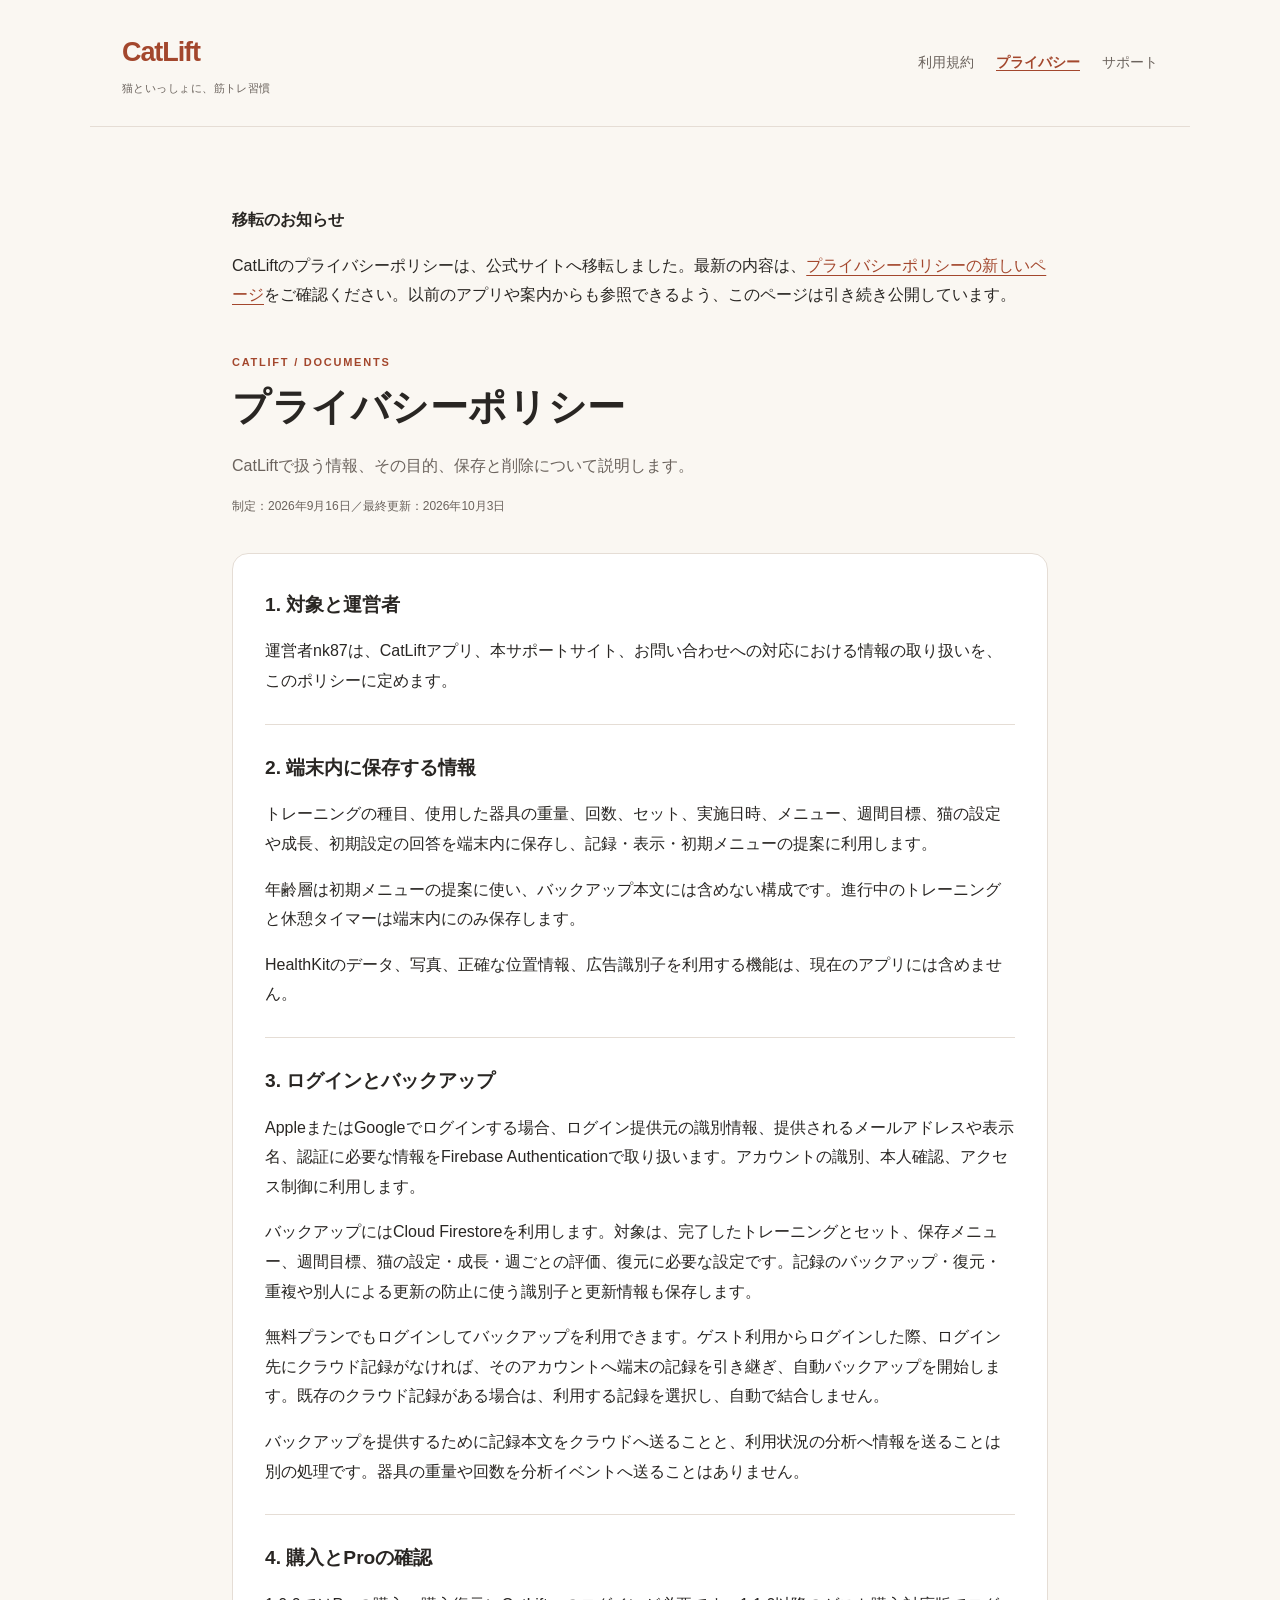
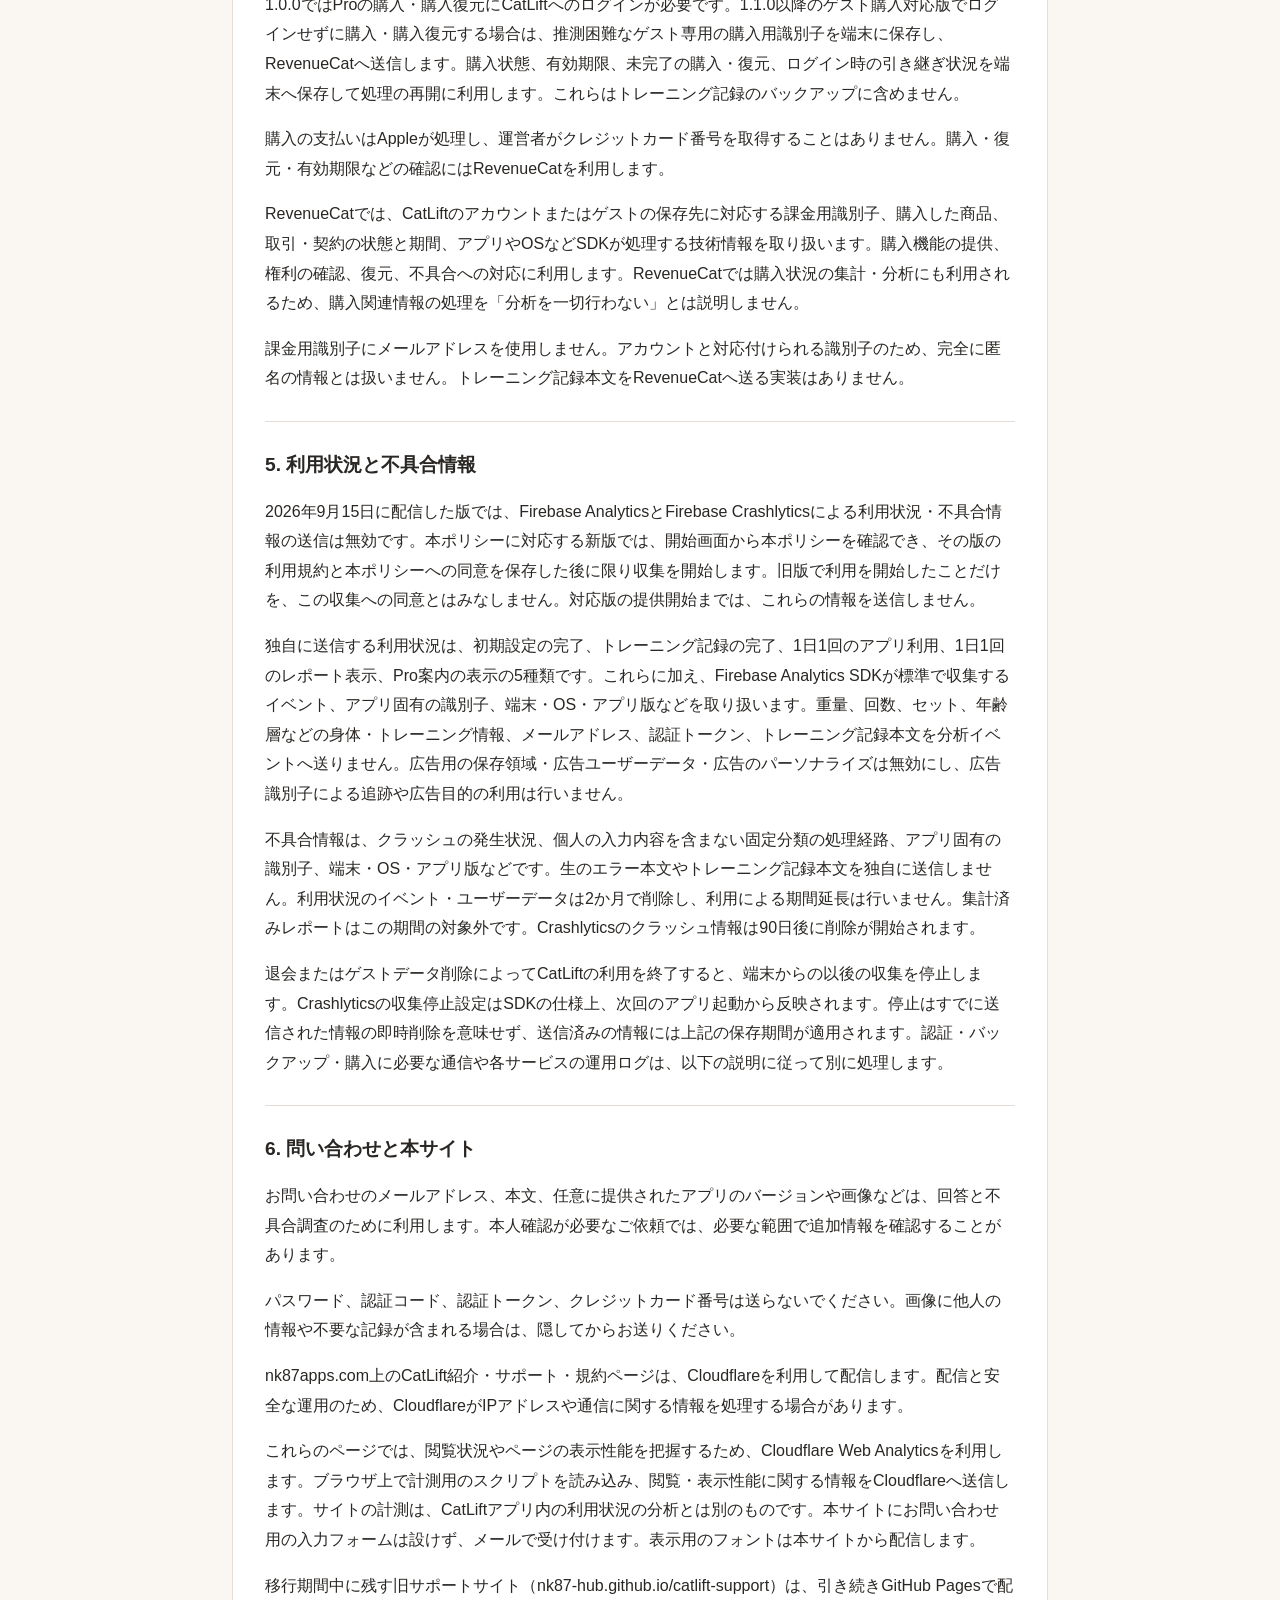
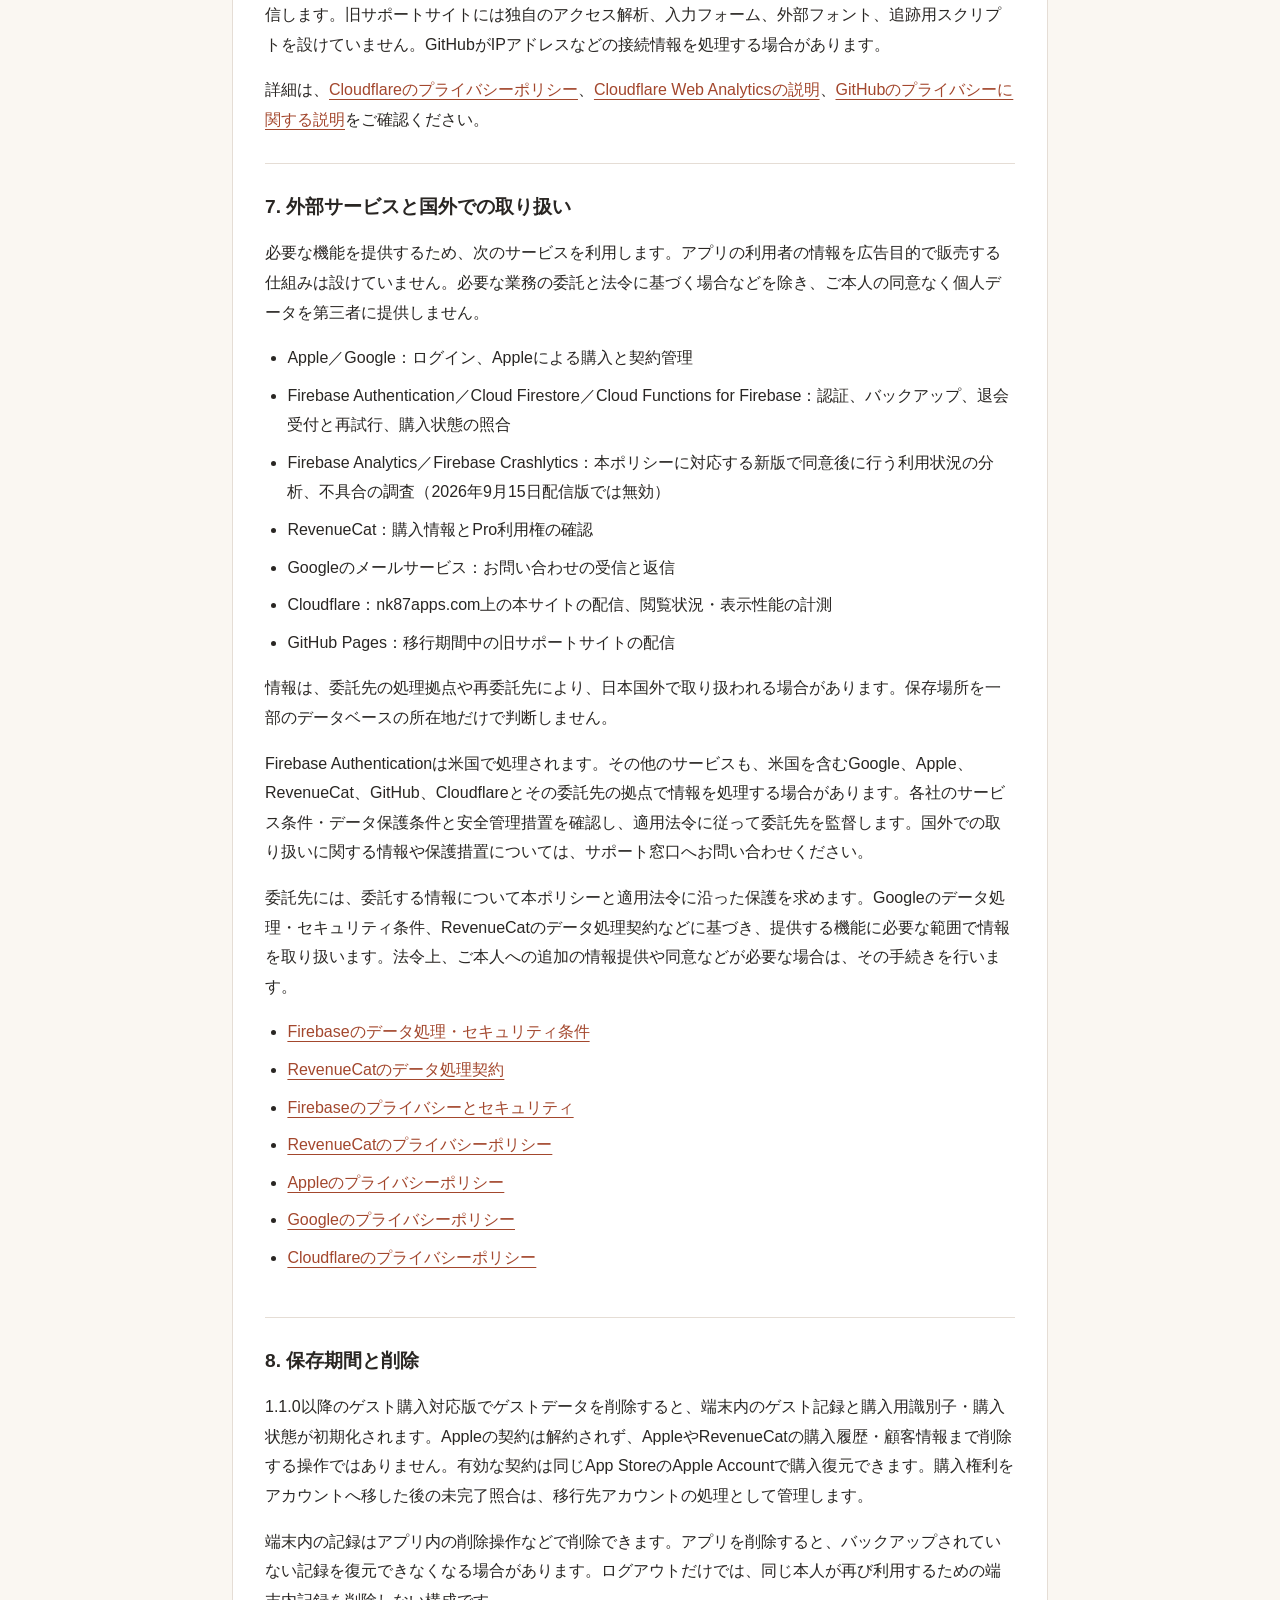
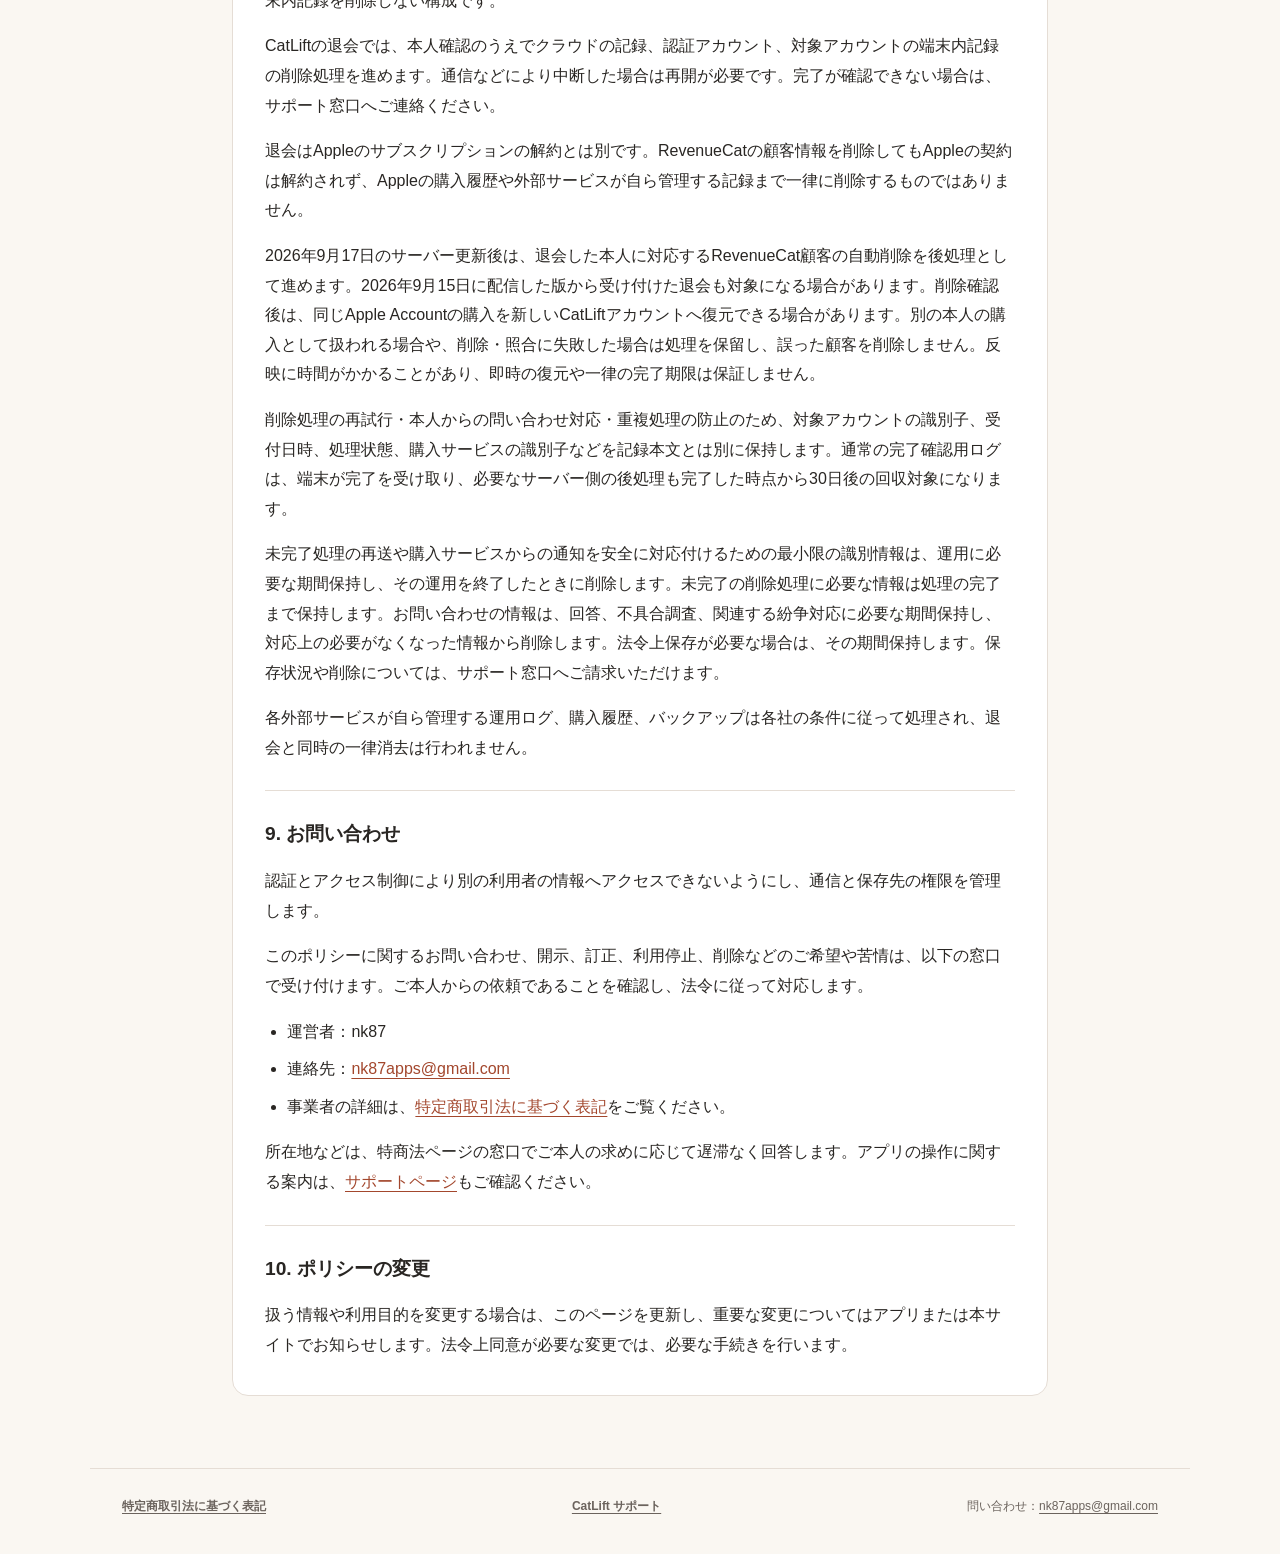
==== commit d1c31095: "docs: 旧ページに公式サイトへの移転案内を追加" ====
--- a/privacy/index.html
+++ b/privacy/index.html
@@ -12,6 +12,7 @@
 <a class="skip" href="#main">本文へ移動</a>
 <header class="site-header"><a class="brand" href="../">CatLift<span>猫といっしょに、筋トレ習慣</span></a><nav aria-label="文書"><a href="../terms/">利用規約</a><a href="../privacy/" aria-current="page">プライバシー</a><a href="../support/">サポート</a></nav></header>
 <main id="main">
+<aside class="intro" aria-label="移転のお知らせ"><p><strong>移転のお知らせ</strong></p><p>CatLiftのプライバシーポリシーは、公式サイトへ移転しました。最新の内容は、<a href="https://nk87apps.com/catlift/privacy">プライバシーポリシーの新しいページ</a>をご確認ください。以前のアプリや案内からも参照できるよう、このページは引き続き公開しています。</p></aside>
 <div class="intro"><p class="eyebrow">CATLIFT / DOCUMENTS</p><h1>プライバシーポリシー</h1><p class="lead">CatLiftで扱う情報、その目的、保存と削除について説明します。</p><p class="meta">制定：2026年9月16日／最終更新：2026年10月3日</p></div>
 
 
